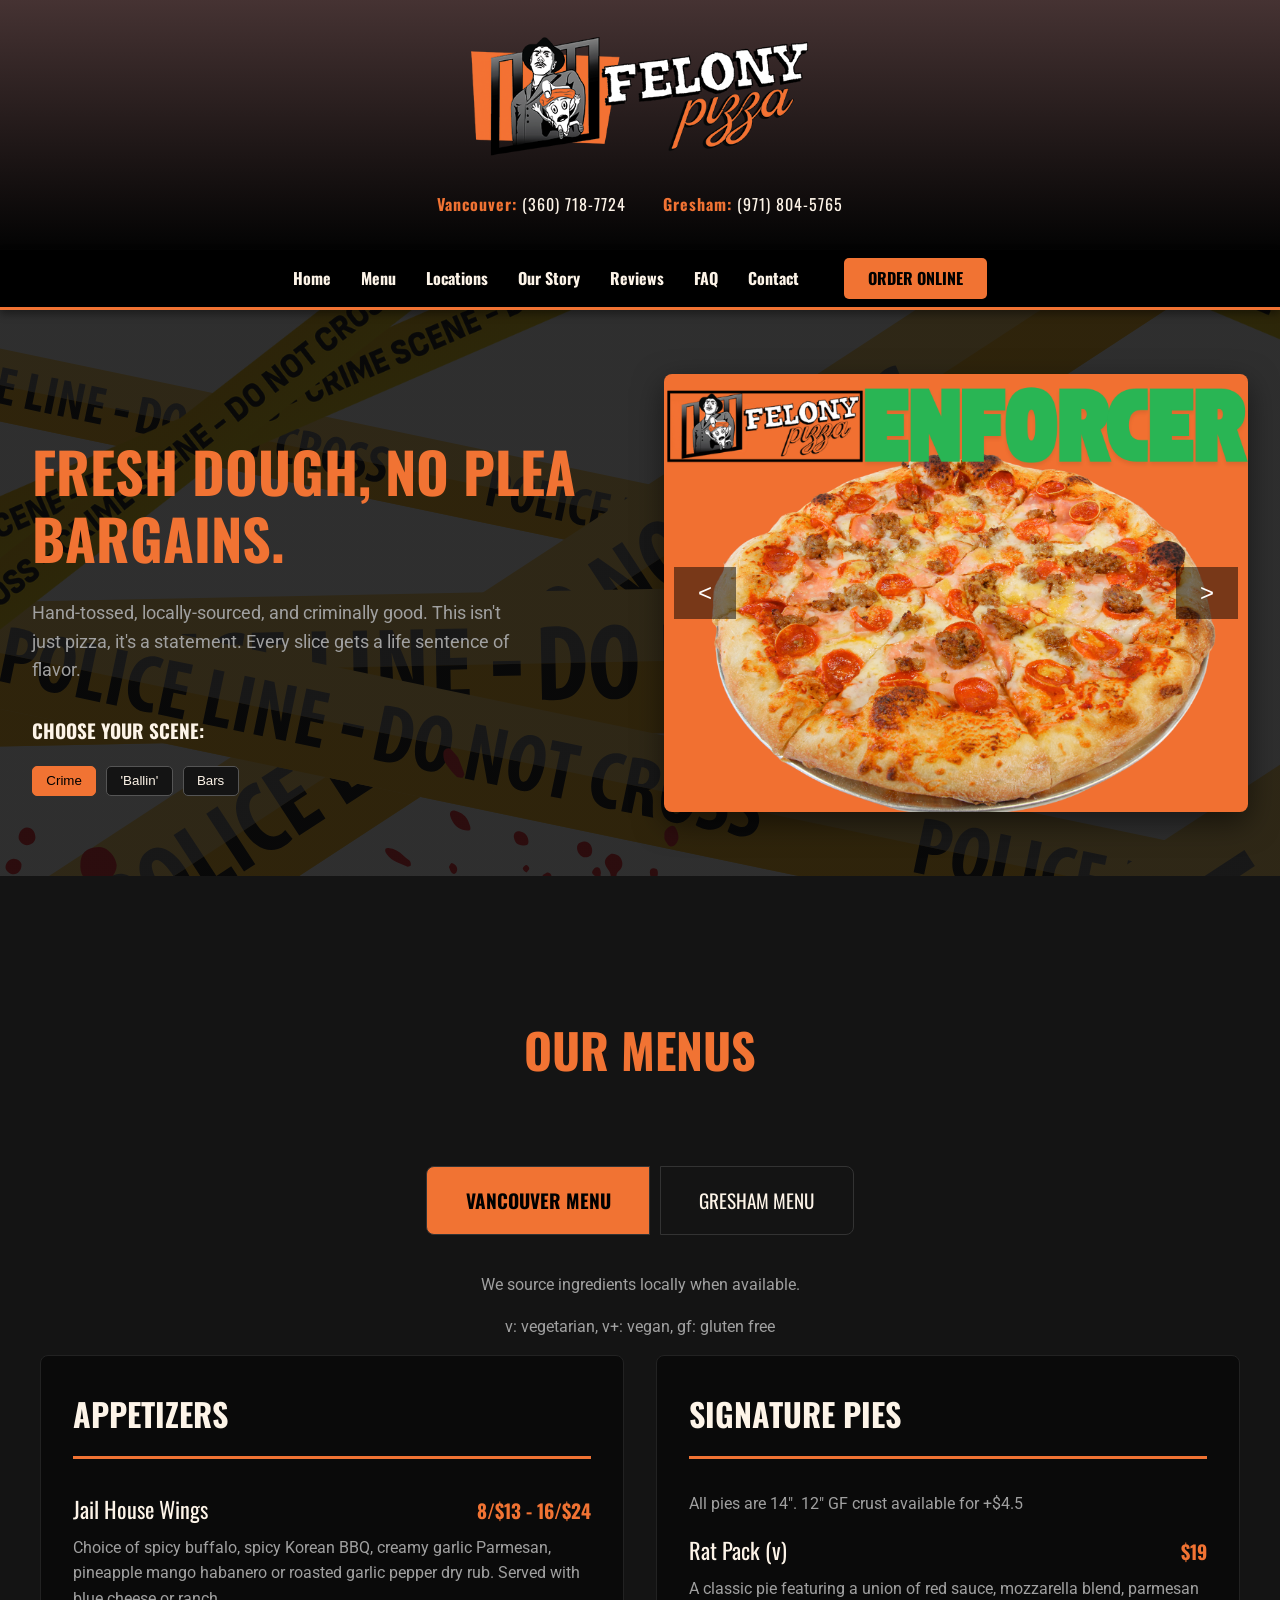
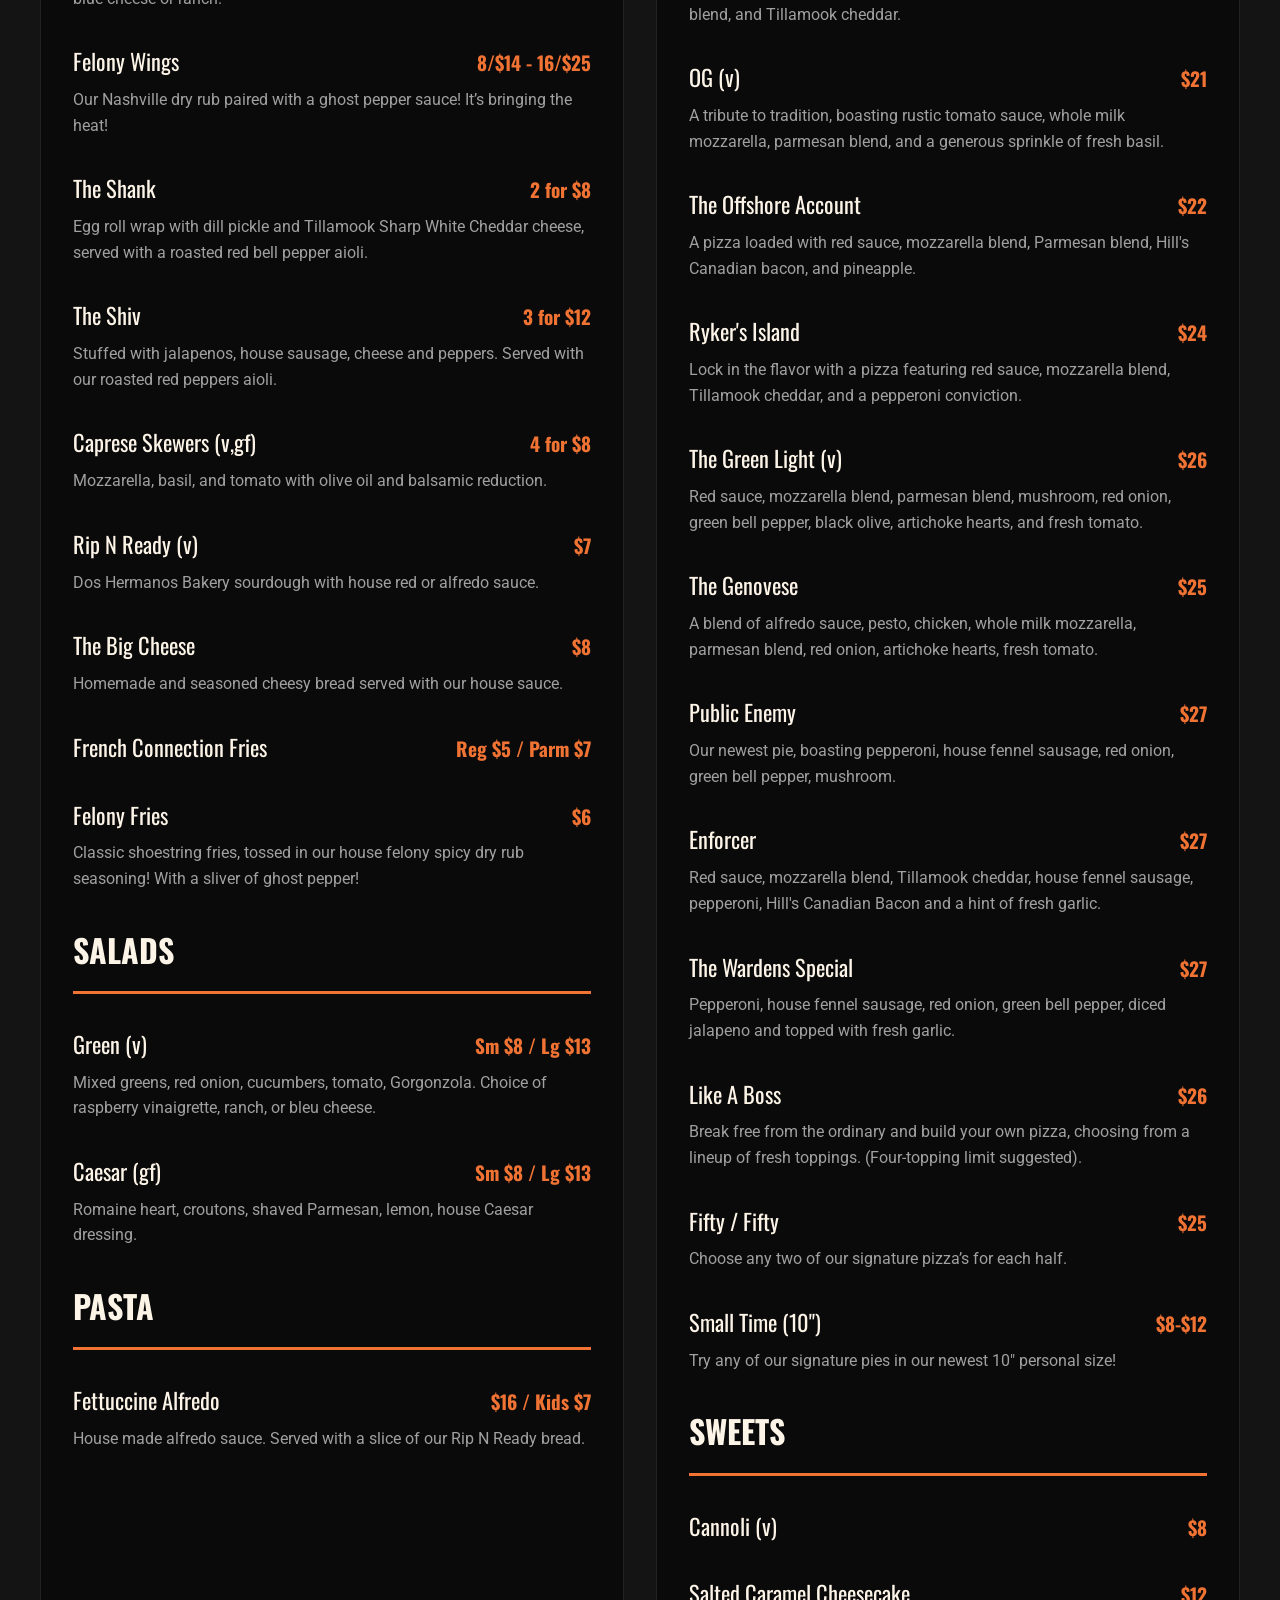
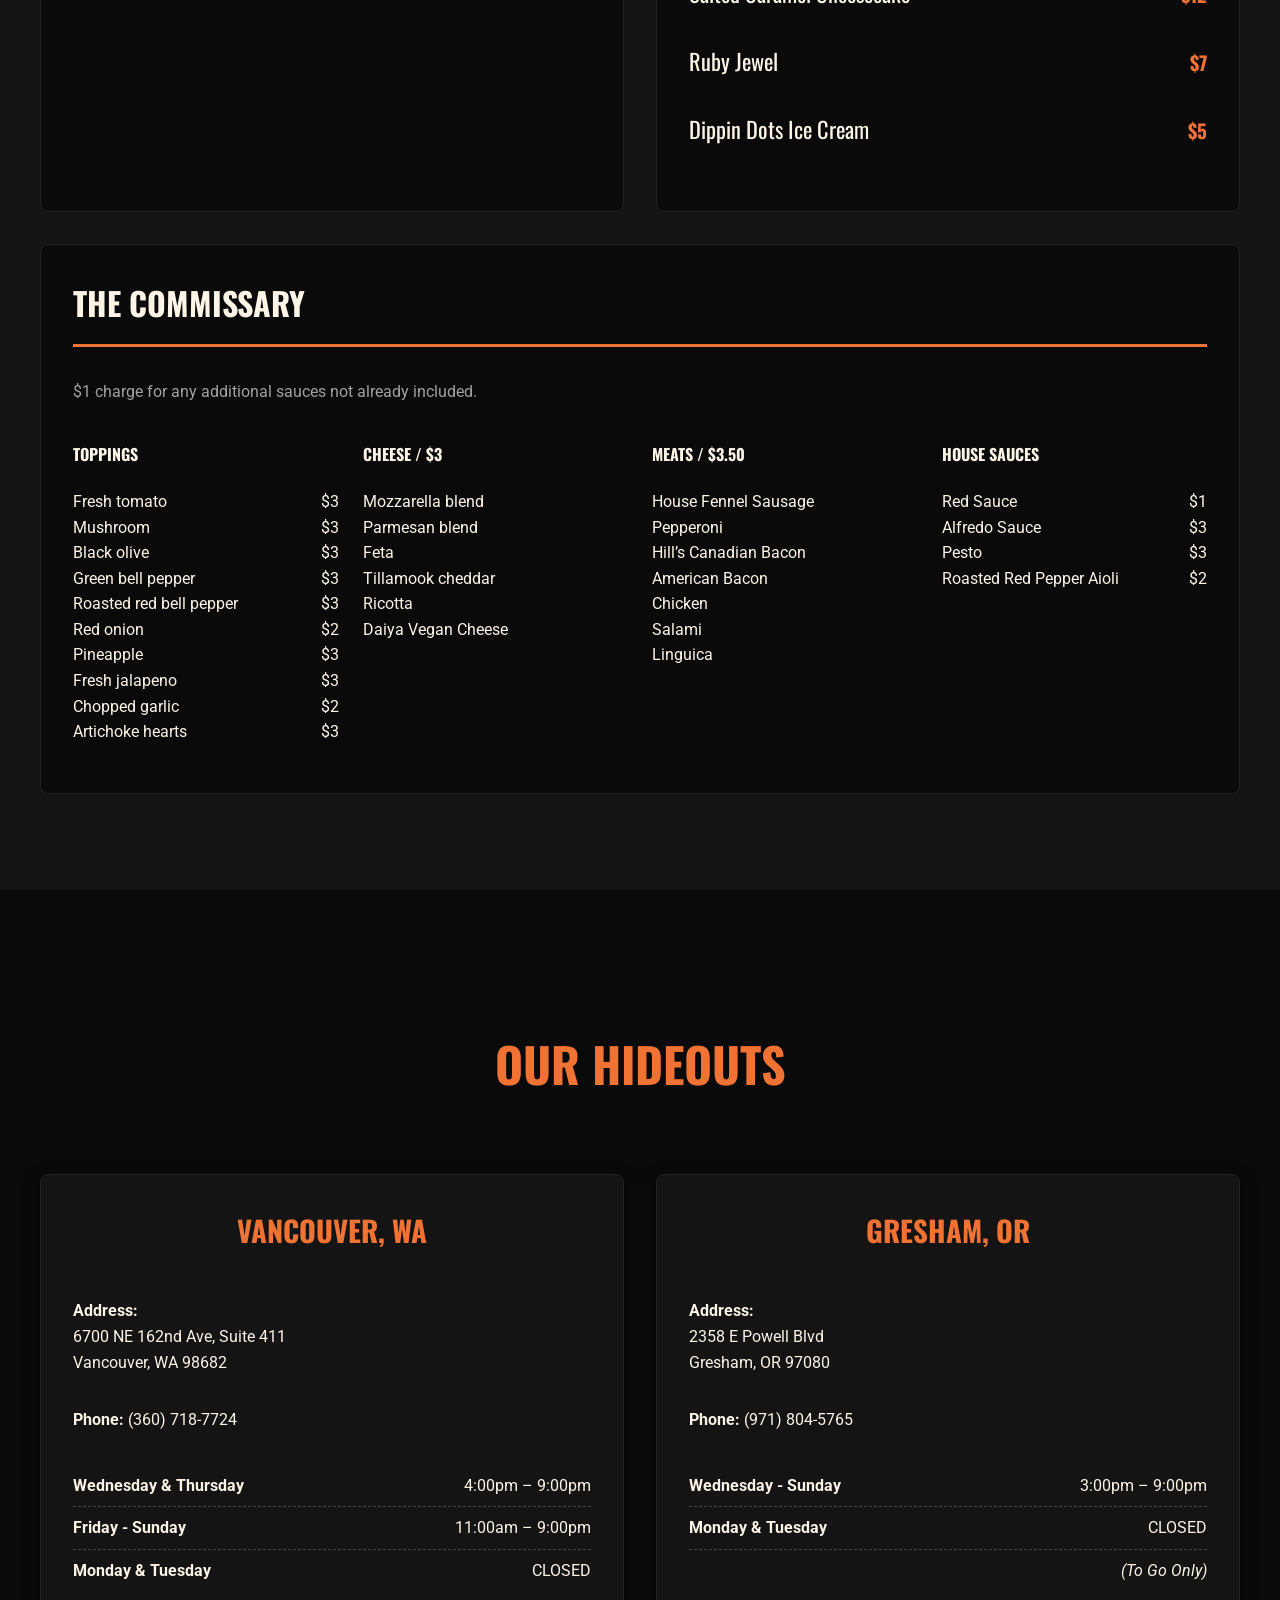
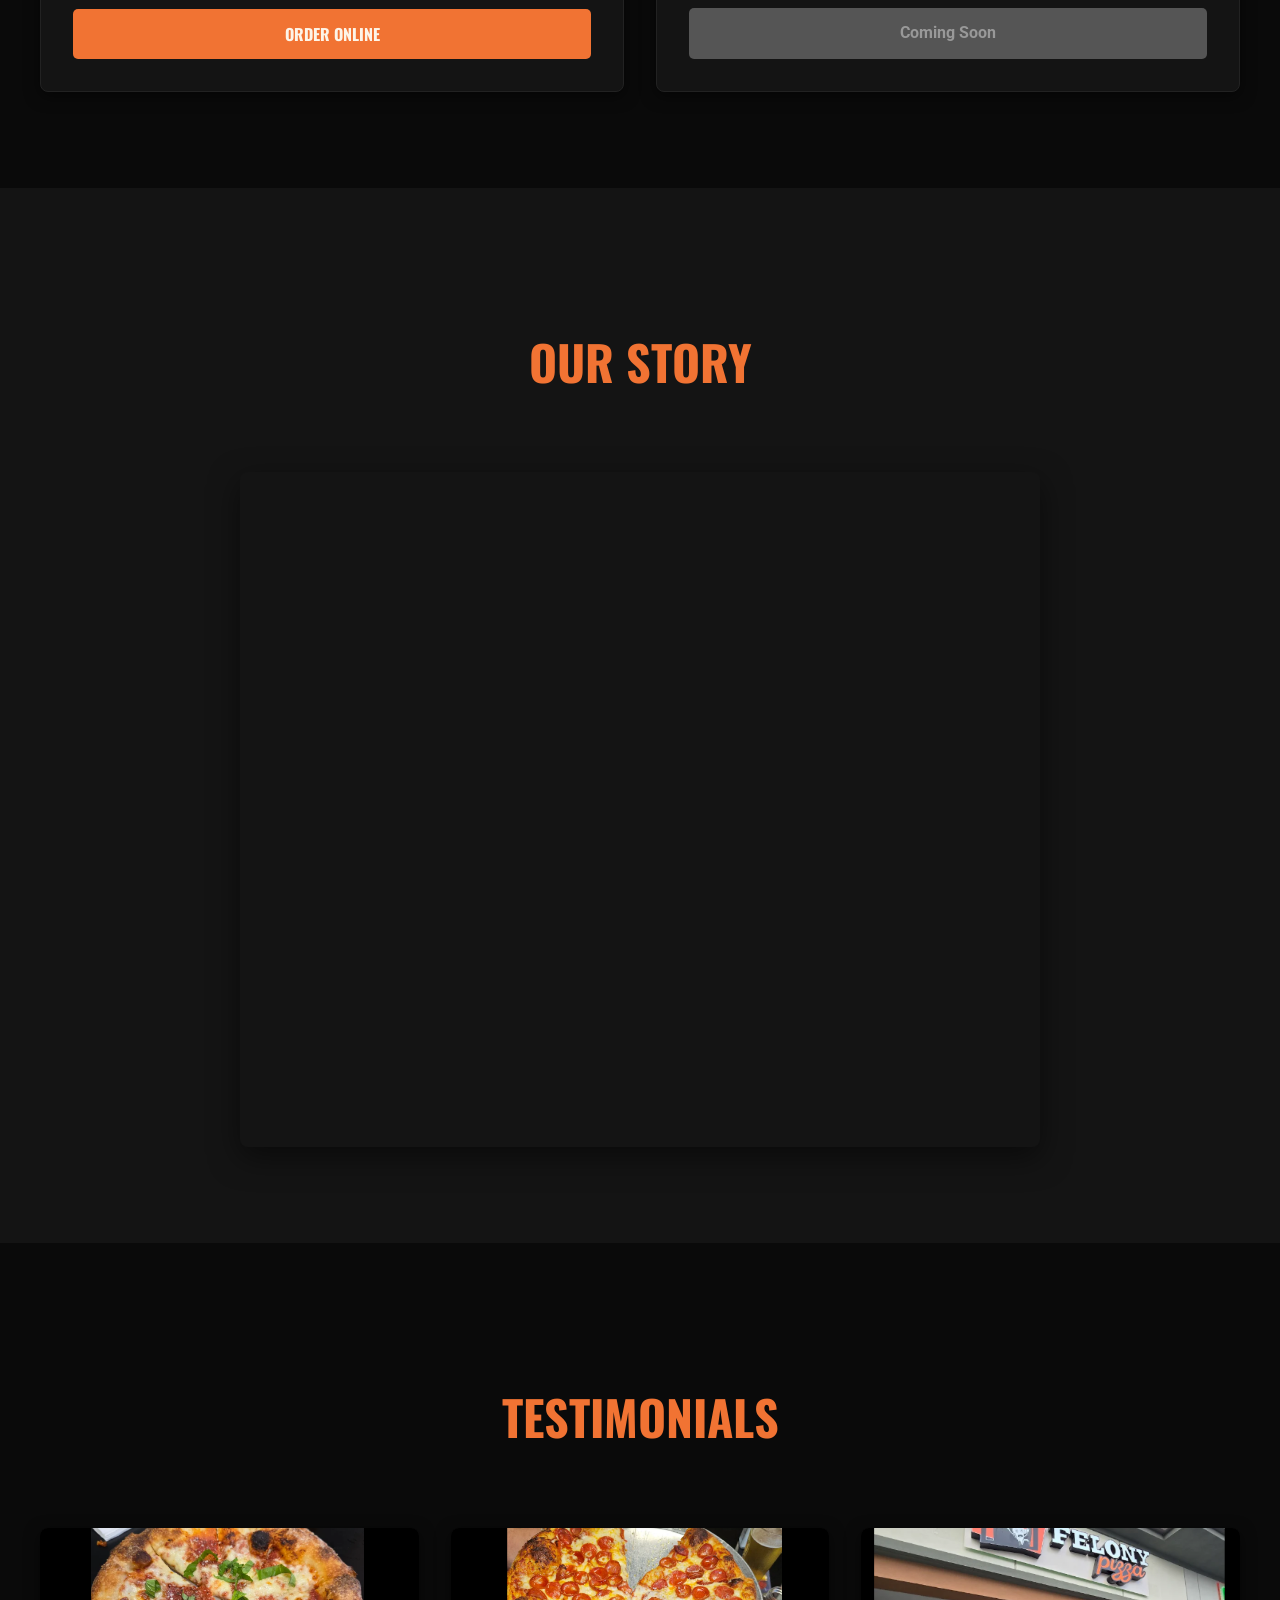
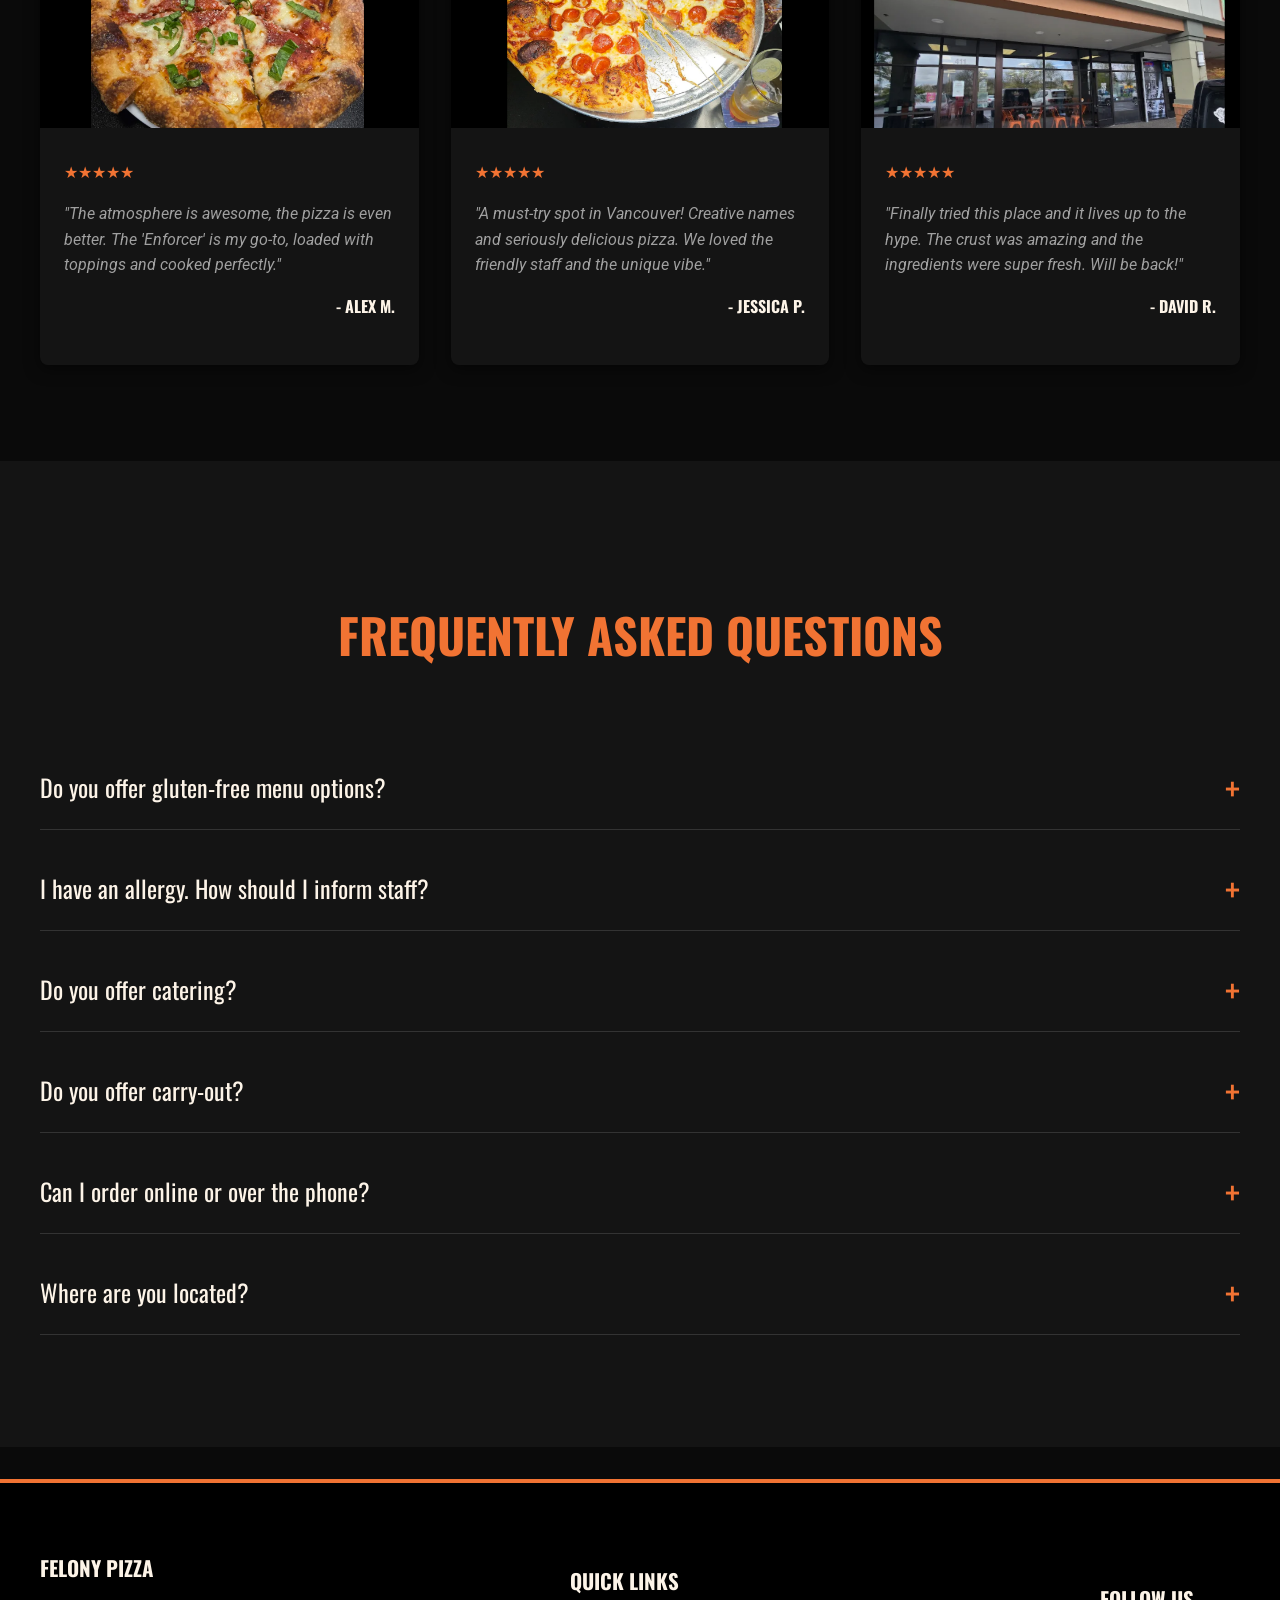
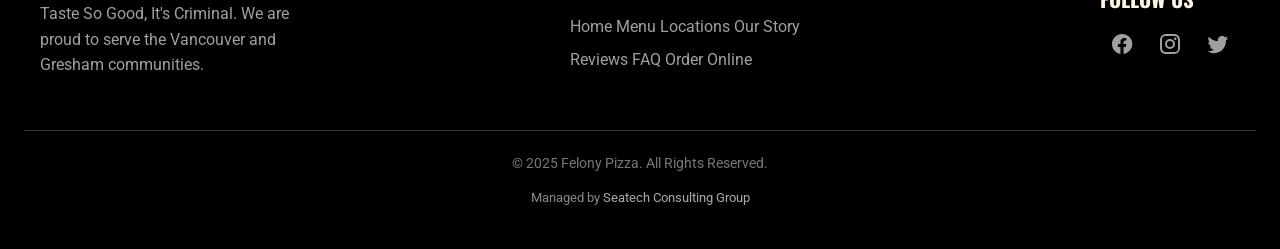
==== index.html @ 71502ad7 "Update index.html" ====
<!DOCTYPE html>
<html lang="en">
<head>
    <meta charset="UTF-8">
    <meta name="viewport" content="width=device-width, initial-scale=1.0">
    
    <!-- SEO Meta Tags -->
    <title>Felony Pizza Vancouver, WA | Gourmet Pizza, Cocktails & Wings</title>
    <meta name="description" content="Felony Pizza serves criminally good gourmet pizza, cocktails, and wings in Vancouver, WA. Discover our unique menu with locally-sourced ingredients. Order online for carry-out or delivery!">
    <meta name="keywords" content="pizza vancouver wa, felony pizza, best pizza vancouver, pizza delivery vancouver wa, gourmet pizza, local pizza vancouver, pizza and cocktails, wings vancouver, vancouver restaurants, pizza near me, italian food vancouver">
    <meta name="author" content="Felony Pizza">
    <link rel="canonical" href="https://felonypizza.com/">

    <!-- Open Graph / Facebook -->
    <meta property="og:type" content="website">
    <meta property="og:url" content="https://felonypizza.com/">
    <meta property="og:title" content="Felony Pizza Vancouver, WA | Gourmet Pizza, Cocktails & Wings">
    <meta property="og:description" content="Felony Pizza serves criminally good gourmet pizza, cocktails, and wings in Vancouver, WA. Discover our unique menu with locally-sourced ingredients.">
    <meta property="og:image" content="img/logo.png">

    <!-- Twitter -->
    <meta property="twitter:card" content="summary_large_image">
    <meta property="twitter:url" content="https://felonypizza.com/">
    <meta property="twitter:title" content="Felony Pizza Vancouver, WA | Gourmet Pizza, Cocktails & Wings">
    <meta property="twitter:description" content="Felony Pizza serves criminally good gourmet pizza, cocktails, and wings in Vancouver, WA. Discover our unique menu with locally-sourced ingredients.">
    <meta property="twitter:image" content="img/favicon.png">

    <link rel="icon" type="image/png" href="img/logo.png">
    <link rel="preconnect" href="https://fonts.googleapis.com">
    <link rel="preconnect" href="https://fonts.gstatic.com" crossorigin>
    <link href="https://fonts.googleapis.com/css2?family=Oswald:wght@700&family=Roboto:wght@400;700&display=swap" rel="stylesheet">
    <style>
        :root {
            --primary-color: #f17333; /* Orange from new Logo */
            --dark-bg: #0a0a0a;       /* Black from Logo */
            --light-bg: #141414;      /* Slightly lighter black for contrast */
            --text-color-light: #fdf4e8; /* Cream-white from Logo */
            --text-muted: #a0a0a0;
        }

        body {
            font-family: 'Roboto', sans-serif;
            margin: 0;
            background-color: var(--dark-bg);
            color: var(--text-color-light);
            line-height: 1.6;
        }

        h1, h2, h3, h4, h5, h6 {
            font-family: 'Oswald', sans-serif;
            text-transform: uppercase;
        }

        .container {
            max-width: 1200px;
            margin: 0 auto;
            padding: 2em;
        }

        /* --- Header & Navigation --- */
        header {
            background-image: linear-gradient(rgba(95, 68, 68, 0.7), rgba(0, 0, 0, 0.7));
            background-size: cover;
            background-position: center;
            text-align: center;
            padding: 2em 1em;
        }

        header .logo-container img {
            max-width: 350px;
            width: 100%;
            height: auto;
        }
        
        .header-contact {
            color: var(--text-color-light);
            margin-top: 1.5em;
            font-family: 'Oswald', sans-serif;
            letter-spacing: 1px;
        }
        
        .header-contact span {
            margin: 0 1em;
        }
        
        .header-contact strong {
            color: var(--primary-color);
        }

        .sticky-nav {
            position: sticky;
            top: 0;
            z-index: 1000;
            background-color: #000;
            padding: 0.5em 1em;
            display: flex;
            justify-content: center;
            align-items: center;
            flex-wrap: wrap;
            gap: 15px;
            box-shadow: 0 4px 8px rgba(0,0,0,0.4);
            border-bottom: 3px solid var(--primary-color);
        }

        .nav-links-container {
             display: flex;
             align-items: center;
        }

        .sticky-nav a {
            color: var(--text-color-light);
            margin: 0 15px;
            text-decoration: none;
            font-weight: bold;
            font-family: 'Oswald', sans-serif;
            transition: color 0.3s ease;
        }
        
        .sticky-nav a:hover {
            color: var(--primary-color);
        }
        
        .order-online-btn {
            background-color: var(--primary-color);
            color: #000 !important;
            padding: 0.5em 1.5em;
            border-radius: 5px;
            font-weight: bold;
            text-transform: uppercase;
            transition: background-color 0.3s ease;
            cursor: pointer;
        }
        
        .order-online-btn:hover {
            background-color: var(--text-color-light);
        }
        
        .hamburger-menu {
            display: none;
            cursor: pointer;
            background: none;
            border: none;
            padding: 0;
        }
        .hamburger-menu .bar {
            display: block;
            width: 25px;
            height: 3px;
            margin: 5px auto;
            background-color: var(--text-color-light);
            transition: all 0.3s ease-in-out;
        }


        /* --- Sections & Content --- */
        .section {
            padding: 4em 0;
        }
        
        .section-light {
            background-color: var(--light-bg);
        }

        h2 {
            text-align: center;
            font-size: 3em;
            color: var(--primary-color);
            margin-bottom: 1.5em;
        }
        
        /* -- Stylish Home Section -- */
        #stylish-home-section {
            padding: 4em 2em;
            transition: background 0.5s ease-in-out;
        }
        .bg-crime {
             background-image: linear-gradient(rgba(10, 10, 10, 0.85), rgba(10, 10, 10, 0.85)), url('img/crimescene.png');
             background-color: #333;
        }
        .bg-ballin {
             background-image: linear-gradient(rgba(10, 10, 10, 0.85), rgba(10, 10, 10, 0.85)), url('img/bills.png');
             background-color: #333;
        }
         .bg-bars {
            background-image: linear-gradient(rgba(10, 10, 10, 0.85), rgba(10, 10, 10, 0.85)), url('img/bars.png');
            background-size: cover;
        }
        
        .stylish-container {
            display: flex;
            align-items: center;
            gap: 3em;
        }
        
        .stylish-left, .stylish-right {
            flex: 1;
        }
        
        .stylish-left h2 {
            text-align: left;
            font-size: 3.5em;
            line-height: 1.2;
            margin-bottom: 0.5em;
        }
        
        .stylish-left p {
            font-size: 1.1em;
            color: var(--text-muted);
            max-width: 500px;
        }
        
        .background-selector {
            margin-top: 2em;
        }
        
        .background-selector h4 {
            font-size: 1.2em;
            color: var(--text-color-light);
            margin-bottom: 1em;
        }
        
        .bg-btn-group {
            display: flex;
            justify-content: flex-start;
            gap: 10px;
        }

        .bg-btn {
            background: var(--light-bg);
            border: 1px solid #555;
            color: var(--text-color-light);
            padding: 0.5em 1em;
            border-radius: 5px;
            cursor: pointer;
            transition: all 0.3s ease;
        }
        
        .bg-btn.active, .bg-btn:hover {
            background: var(--primary-color);
            color: #000;
            border-color: var(--primary-color);
        }

        /* --- Photo Slider --- */
        .slider-container {
            position: relative;
            max-width: 100%;
            overflow: hidden;
            border-radius: 8px;
            box-shadow: 0 10px 30px rgba(0,0,0,0.5);
        }
        .slider {
            display: flex;
            transition: transform 0.5s ease-in-out;
        }
        .slide {
            min-width: 100%;
            position: relative;
        }
        .slide img {
            width: 100%;
            display: block;
        }
        .slider-nav {
            position: absolute;
            top: 50%;
            transform: translateY(-50%);
            background: rgba(0,0,0,0.5);
            color: white;
            border: none;
            cursor: pointer;
            padding: 0.5em 1em;
            font-size: 1.5em;
            z-index: 10;
        }
        .prev { left: 10px; }
        .next { right: 10px; }


        .video-container {
            position: relative;
            padding-bottom: 56.25%; /* 16:9 aspect ratio */
            height: 0;
            overflow: hidden;
            max-width: 800px; /* Control max width */
            margin: 2em auto 0 auto;
            border-radius: 8px;
            box-shadow: 0 10px 30px rgba(0,0,0,0.5);
        }
        .video-container iframe {
            position: absolute;
            top: 0;
            left: 0;
            width: 100%;
            height: 100%;
        }
        
        /* --- Reviews Section --- */
        .reviews-grid {
            display: grid;
            grid-template-columns: repeat(auto-fit, minmax(300px, 1fr));
            gap: 2em;
        }
        .review-card {
            background: var(--light-bg);
            border-radius: 8px;
            overflow: hidden;
            box-shadow: 0 4px 15px rgba(0,0,0,0.5);
        }
        .review-card img {
            width: 100%;
            height: 200px;
            object-fit: cover;
        }
        .review-content {
            padding: 1.5em;
        }
        .stars {
            color: var(--primary-color);
            margin-bottom: 0.5em;
        }
        .review-text {
            color: var(--text-muted);
            font-style: italic;
        }
        .review-author {
            font-family: 'Oswald', sans-serif;
            color: var(--text-color-light);
            margin-top: 1em;
            text-align: right;
        }

        /* --- Menu Tabs --- */
        .menu-tabs {
            display: flex;
            justify-content: center;
            margin-bottom: 2em;
            flex-wrap: wrap;
        }
        .tab-button {
            background: var(--light-bg);
            border: 1px solid #333;
            padding: 1em 2em;
            cursor: pointer;
            font-family: 'Oswald', sans-serif;
            font-size: 1.2em;
            color: var(--text-color-light);
            text-transform: uppercase;
            transition: background-color 0.3s ease, color 0.3s ease;
            margin: 5px;
        }
        .tab-button:first-of-type {
            border-top-left-radius: 8px;
            border-bottom-left-radius: 8px;
        }
        .tab-button:last-of-type {
            border-top-right-radius: 8px;
            border-bottom-right-radius: 8px;
        }
        .tab-button.active {
            background: var(--primary-color);
            color: #000;
            font-weight: bold;
        }
        .menu-content {
            display: none;
        }
        .menu-content.active {
            display: block;
        }
        .menu-intro, .menu-legend {
            text-align: center;
            color: var(--text-muted);
            margin-bottom: 1em;
        }

        /* --- Menu Layout --- */
        .menu-grid {
            display: grid;
            grid-template-columns: 1fr;
            gap: 2em;
            margin-bottom: 2em; 
        }

        @media (min-width: 992px) {
            .menu-grid {
                grid-template-columns: repeat(2, 1fr);
            }
        }

        .menu-category {
            background-color: var(--dark-bg);
            padding: 2em;
            border-radius: 8px;
            border: 1px solid #222;
        }

        .menu-category h3 {
            font-size: 2em;
            border-bottom: 3px solid var(--primary-color);
            color: var(--text-color-light);
            padding-bottom: 0.5em;
            margin-top: 0;
            margin-bottom: 1em;
        }
        
        .menu-item {
            margin-bottom: 2em;
        }

        .menu-item-header {
            display: flex;
            justify-content: space-between;
            align-items: baseline;
            gap: 15px;
        }
        
        .menu-item-name {
            font-family: 'Oswald', sans-serif;
            font-size: 1.4em;
            color: var(--text-color-light);
        }
        
        .menu-item-price {
            font-size: 1.2em;
            font-weight: bold;
            color: var(--primary-color);
            font-family: 'Oswald', sans-serif;
            flex-shrink: 0;
        }
        
        .menu-item-description {
            color: var(--text-muted);
            margin-top: 0.5em;
        }

        .commissary-grid {
             display: grid;
             grid-template-columns: repeat(auto-fit, minmax(200px, 1fr));
             gap: 1.5em;
        }
        .commissary-list {
            list-style: none;
            padding: 0;
        }
        .commissary-list li {
            display: flex;
            justify-content: space-between;
        }
        
        /* --- Locations Layout --- */
        .locations-grid {
            display: grid;
            grid-template-columns: 1fr;
            gap: 2em;
        }
        
        @media (min-width: 768px) {
             .locations-grid {
                grid-template-columns: repeat(2, 1fr);
            }
        }

        .location-card {
            background-color: var(--light-bg);
            padding: 2em;
            border: 1px solid #222;
            border-radius: 8px;
            text-align: left;
            box-shadow: 0 4px 15px rgba(0,0,0,0.5);
            display: flex;
            flex-direction: column;
        }

        .location-card h3 {
            color: var(--primary-color);
            font-size: 1.8em;
            margin-top: 0;
            text-align: center;
        }

        .location-card p {
            line-height: 1.6;
        }

        .location-card .hours-list {
            list-style: none;
            padding: 0;
            margin: 1em 0;
            flex-grow: 1;
        }

        .location-card .hours-list li {
            display: flex;
            justify-content: space-between;
            border-bottom: 1px dashed #444;
            padding: 0.5em 0;
        }
        .location-card .hours-list li:last-child {
            border-bottom: none;
        }

        .location-card .hours-list .day {
            font-weight: bold;
        }
        
        .location-card a.button {
            display: block;
            margin-top: auto;
            padding: 0.8em 1.5em;
            background-color: var(--primary-color);
            color: var(--text-color-light);
            text-decoration: none;
            border-radius: 5px;
            font-weight: bold;
            text-align: center;
            transition: background-color 0.3s ease, transform 0.3s ease;
        }
        
        .location-card a.button:hover {
            background-color: #d1642a;
            transform: scale(1.02);
        }

        .location-card a.button.disabled {
            background-color: #555;
            color: #999;
            cursor: not-allowed;
            pointer-events: none;
        }
        
        /* --- FAQ Section --- */
        .faq-item {
            border-bottom: 1px solid #333;
            margin-bottom: 1em;
        }
        .faq-question {
            background: none;
            border: none;
            width: 100%;
            text-align: left;
            padding: 1em 0;
            font-family: 'Oswald', sans-serif;
            font-size: 1.5em;
            color: var(--text-color-light);
            cursor: pointer;
            position: relative;
            padding-right: 30px; /* Space for icon */
        }
        .faq-question::after {
            content: '+';
            position: absolute;
            right: 0;
            top: 50%;
            transform: translateY(-50%);
            font-size: 1.5em;
            color: var(--primary-color);
            transition: transform 0.3s ease;
        }
        .faq-question.active::after {
            content: '−';
        }
        .faq-answer {
            max-height: 0;
            overflow: hidden;
            transition: max-height 0.3s ease-out;
            color: var(--text-muted);
            padding: 0 1em;
        }
        .faq-answer p {
            margin-top: 0;
            padding-bottom: 1em;
        }


        /* --- Footer --- */
        footer {
            background-color: #000;
            color: var(--text-muted);
            padding: 2.5em 1.5em;
            margin-top: 2em;
            border-top: 4px solid var(--primary-color);
        }
        
        .footer-grid {
            display: flex;
            flex-direction: column;
            align-items: center;
            gap: 1.5em; /* Reduced gap */
            max-width: 1200px;
            margin: 0 auto;
            text-align: center;
        }
        
        @media (min-width: 768px) {
            .footer-grid {
                flex-direction: row;
                justify-content: space-between;
                text-align: left;
                gap: 2em;
            }
        }
        
        .footer-col {
            max-width: 250px;
        }

        .footer-col h4 {
            color: var(--text-color-light);
            font-size: 1.3em;
            margin-bottom: 0.8em;
        }
        
        .footer-col a {
            color: var(--text-muted);
            text-decoration: none;
            display: inline-block; /* Changed for social icons */
            margin-bottom: 0.5em;
            transition: color 0.3s ease;
        }
        
        .footer-col a:hover {
            color: var(--primary-color);
        }
        
        .social-icons a {
            margin: 0 10px;
        }
        .social-icons svg {
            width: 24px;
            height: 24px;
            fill: currentColor;
        }

        .copyright {
            text-align: center;
            margin-top: 2.5em;
            padding-top: 1.5em;
            border-top: 1px solid #333;
            color: #777;
            font-size: 0.9em;
        }
        
        .management-credit {
            text-align: center;
            margin-top: 1em;
            font-size: 0.8em;
            color: #888;
        }
        .management-credit a {
            color: #aaa;
            text-decoration: none;
        }
        .management-credit a:hover {
            color: var(--primary-color);
        }
        
        /* --- Pop-up Modal --- */
        .modal {
            display: none;
            position: fixed;
            z-index: 2000;
            left: 0;
            top: 0;
            width: 100%;
            height: 100%;
            overflow: auto;
            background-color: rgba(0,0,0,0.7);
            justify-content: center;
            align-items: center;
        }
        
        .modal-content {
            background-color: var(--light-bg);
            margin: auto;
            padding: 2em;
            border: 1px solid #888;
            border-top: 5px solid var(--primary-color);
            width: 90%;
            max-width: 500px;
            border-radius: 8px;
            text-align: center;
            position: relative;
        }
        
        .close-button {
            color: #aaa;
            position: absolute;
            top: 10px;
            right: 20px;
            font-size: 28px;
            font-weight: bold;
            transition: color 0.3s ease;
        }
        
        .close-button:hover,
        .close-button:focus {
            color: var(--text-color-light);
            text-decoration: none;
            cursor: pointer;
        }
        
        .modal-content h3 {
            color: var(--primary-color);
            font-size: 2em;
        }
        
        .location-choice {
            display: block;
            background-color: var(--dark-bg);
            color: var(--text-color-light);
            padding: 1em;
            margin: 1em 0;
            text-decoration: none;
            border-radius: 5px;
            border: 1px solid #333;
            transition: background-color 0.3s ease;
        }
        .location-choice:hover {
            background-color: var(--primary-color);
            color: #000;
        }
        .location-choice strong {
            display: block;
            font-size: 1.2em;
        }

        .location-choice.disabled {
            background-color: #222;
            color: #666;
            cursor: not-allowed;
            pointer-events: none;
        }
        
        /* --- GloriaFood Button Style Override --- */
        .glf-button {
            background-image: none !important;
            box-shadow: none !important;
            text-shadow: none !important;
            border: none !important;
            min-width: 0 !important; 
        }

        .location-card .glf-button {
            display: block !important;
            margin-top: auto !important;
            padding: 0.8em 1.5em !important;
            background-color: var(--primary-color) !important;
            color: var(--text-color-light) !important;
            text-decoration: none !important;
            border-radius: 5px !important;
            font-weight: bold !important;
            text-align: center !important;
            transition: background-color 0.3s ease, transform 0.3s ease !important;
            font-family: 'Oswald', sans-serif !important;
            text-transform: uppercase !important;
            line-height: normal !important; 
            font-size: 1em !important; 
        }
        
        .location-card .glf-button:hover {
            background-color: #d1642a !important;
            transform: scale(1.02) !important;
        }

        .modal-content .glf-button {
            background-color: var(--dark-bg) !important;
            color: var(--text-color-light) !important;
            border: 1px solid #333 !important;
            font-family: 'Roboto', sans-serif !important;
            text-transform: none !important;
            width: 100%; /* Ensures it's a full-width rectangle */
            box-sizing: border-box; /* Includes padding and border in the element's total width and height */
        }

        .modal-content .glf-button:hover {
            background-color: var(--primary-color) !important;
            color: #000 !important;
        }
        

        /* --- Mobile Fluidity / Responsive Styles --- */
        @media (max-width: 991px) {
            .stylish-container {
                flex-direction: column;
            }
            .stylish-left h2, .stylish-left p {
                text-align: center;
                max-width: 100%;
            }
             .bg-btn-group {
                justify-content: center;
            }
        }
        
        @media (max-width: 768px) {
            .container {
                padding: 1.5em;
            }
            
            h2 {
                font-size: 2.5em;
            }
            
            .sticky-nav {
                justify-content: space-between;
                padding: 0.5em 1.5em;
            }
            
            .nav-links-container {
                display: none;
                position: absolute;
                top: 100%;
                left: 0;
                width: 100%;
                background-color: #000;
                flex-direction: column;
                box-shadow: 0 4px 8px rgba(0,0,0,0.4);
            }

            .nav-links-container.active {
                display: flex;
            }

            .sticky-nav a {
                margin: 0;
                padding: 1em;
                width: 100%;
                text-align: center;
                border-top: 1px solid #333;
            }
            
            .order-online-btn {
                order: 1; /* Order button first */
            }

            .hamburger-menu {
                display: block;
                order: 2; /* Hamburger second */
            }

            .tab-button {
                padding: 0.8em 1.2em;
                font-size: 1em;
            }
            
            .header-contact {
                font-size: 0.9em;
            }
        }
        
        @media (max-width: 480px) {
            header {
                padding: 1.5em 1em;
            }
            header .logo-container img {
                max-width: 220px; /* Reduced logo size on mobile */
            }
            .container {
                padding: 1em;
            }
            
            .header-contact {
                display: flex;
                flex-direction: column;
                gap: 5px;
            }
            
            h2, .stylish-left h2 {
                font-size: 2em;
            }
            
            .sticky-nav {
                padding: 0.5em 1em;
                gap: 10px;
            }
            
            .menu-category {
                padding: 1.5em;
            }
            
            .menu-item-name { font-size: 1.2em; }
            .menu-item-price { font-size: 1.1em; }
            .menu-item-description { font-size: 0.9em; }
            
            .location-card {
                padding: 1.5em;
            }
            
            .location-card .hours-list .day,
            .location-card .hours-list .time {
                font-size: 0.9em;
            }
            
            footer { padding: 2em 1em; }
            .footer-col { font-size: 0.9em; }
            .footer-col h4 { font-size: 1.3em; }
        }

    </style>
    <!-- JSON-LD markup for Local Business -->
    <script type="application/ld+json">
    {
      "@context": "https://schema.org",
      "@type": "Restaurant",
      "name": "Felony Pizza",
      "image": "img/logo.png",
      "@id": "",
      "url": "https://felonypizza.com/",
      "telephone": "(360) 718-7724",
      "servesCuisine": "Pizza",
      "priceRange": "$$",
      "address": {
        "@type": "PostalAddress",
        "streetAddress": "6700 NE 162nd Ave, Suite 411",
        "addressLocality": "Vancouver",
        "addressRegion": "WA",
        "postalCode": "98682",
        "addressCountry": "US"
      },
      "geo": {
        "@type": "GeoCoordinates",
        "latitude": 45.6708,
        "longitude": -122.5071
      },
      "openingHoursSpecification": [
        {
          "@type": "OpeningHoursSpecification",
          "dayOfWeek": [
            "Wednesday",
            "Thursday"
          ],
          "opens": "16:00",
          "closes": "21:00"
        },
        {
          "@type": "OpeningHoursSpecification",
          "dayOfWeek": [
            "Friday",
            "Saturday",
            "Sunday"
          ],
          "opens": "11:00",
          "closes": "21:00"
        }
      ] 
    }
    </script>
</head>
<body>

    <header id="top">
        <div class="logo-container">
            <img src="img/logo.png" alt="Felony Pizza Logo">
        </div>
        <div class="header-contact">
            <span><strong>Vancouver:</strong> (360) 718-7724</span>
            <span><strong>Gresham:</strong> (971) 804-5765</span>
        </div>
    </header>

    <nav class="sticky-nav">
        <div class="nav-links-container" id="navLinks">
            <a href="#home">Home</a>
            <a href="#menu">Menu</a>
            <a href="#locations">Locations</a>
            <a href="#story">Our Story</a>
            <a href="#reviews">Reviews</a>
            <a href="#faq">FAQ</a>
            <a href="#contact">Contact</a>
        </div>
        <a href="#" class="order-online-btn" id="orderBtn">Order Online</a>
        <button class="hamburger-menu" id="hamburger">
            <span class="bar"></span>
            <span class="bar"></span>
            <span class="bar"></span>
        </button>
    </nav>

    <div id="home">
        <div id="stylish-home-section">
            <div class="stylish-container">
                <div class="stylish-left">
                    <h2>FRESH DOUGH, NO PLEA BARGAINS.</h2>
                    <p>Hand-tossed, locally-sourced, and criminally good. This isn't just pizza, it's a statement. Every slice gets a life sentence of flavor.</p>
                    <div class="background-selector">
                        <h4>Choose Your Scene:</h4>
                        <div class="bg-btn-group">
                            <button class="bg-btn" data-bg="bg-crime">Crime</button>
                            <button class="bg-btn" data-bg="bg-ballin">'Ballin'</button>
                            <button class="bg-btn" data-bg="bg-bars">Bars</button>
                        </div>
                    </div>
                </div>
                <div class="stylish-right">
                    <div class="slider-container">
                        <div class="slider">
                            <div class="slide"><img src="img/pizza1.png" alt="Delicious Pizza"></div>
                            <div class="slide"><img src="img/pizza2.png" alt="Fresh Ingredients"></div>
                            <div class="slide"><img src="img/pizza3.png" alt="Criminally Good Pizza"></div>
                        </div>
                        <button class="slider-nav prev">&lt;</button>
                        <button class="slider-nav next">&gt;</button>
                    </div>
                </div>
            </div>
        </div>
    </div>
    
    <div id="menu" class="section section-light">
        <div class="container">
            <h2>Our Menus</h2>

            <div class="menu-tabs">
                <button class="tab-button active" onclick="openMenu(event, 'Vancouver')">Vancouver Menu</button>
                <button class="tab-button" onclick="openMenu(event, 'Gresham')">Gresham Menu</button>
            </div>

            <!-- Vancouver Menu Content -->
            <div id="Vancouver" class="menu-content active">
                <p class="menu-intro">We source ingredients locally when available.</p>
                <p class="menu-legend">v: vegetarian, v+: vegan, gf: gluten free</p>
                <div class="menu-grid">
                    <div class="menu-category">
                        <h3>Appetizers</h3>
                        <div class="menu-item"><div class="menu-item-header"><div class="menu-item-name">Jail House Wings</div><div class="menu-item-price">8/$13 - 16/$24</div></div><div class="menu-item-description">Choice of spicy buffalo, spicy Korean BBQ, creamy garlic Parmesan, pineapple mango habanero or roasted garlic pepper dry rub. Served with blue cheese or ranch.</div></div>
                        <div class="menu-item"><div class="menu-item-header"><div class="menu-item-name">Felony Wings</div><div class="menu-item-price">8/$14 - 16/$25</div></div><div class="menu-item-description">Our Nashville dry rub paired with a ghost pepper sauce! It’s bringing the heat!</div></div>
                        <div class="menu-item"><div class="menu-item-header"><div class="menu-item-name">The Shank</div><div class="menu-item-price">2 for $8</div></div><div class="menu-item-description">Egg roll wrap with dill pickle and Tillamook Sharp White Cheddar cheese, served with a roasted red bell pepper aioli.</div></div>
                        <div class="menu-item"><div class="menu-item-header"><div class="menu-item-name">The Shiv</div><div class="menu-item-price">3 for $12</div></div><div class="menu-item-description">Stuffed with jalapenos, house sausage, cheese and peppers. Served with our roasted red peppers aioli.</div></div>
                        <div class="menu-item"><div class="menu-item-header"><div class="menu-item-name">Caprese Skewers (v,gf)</div><div class="menu-item-price">4 for $8</div></div><div class="menu-item-description">Mozzarella, basil, and tomato with olive oil and balsamic reduction.</div></div>
                        <div class="menu-item"><div class="menu-item-header"><div class="menu-item-name">Rip N Ready (v)</div><div class="menu-item-price">$7</div></div><div class="menu-item-description">Dos Hermanos Bakery sourdough with house red or alfredo sauce.</div></div>
                        <div class="menu-item"><div class="menu-item-header"><div class="menu-item-name">The Big Cheese</div><div class="menu-item-price">$8</div></div><div class="menu-item-description">Homemade and seasoned cheesy bread served with our house sauce.</div></div>
                        <div class="menu-item"><div class="menu-item-header"><div class="menu-item-name">French Connection Fries</div><div class="menu-item-price">Reg $5 / Parm $7</div></div></div>
                        <div class="menu-item"><div class="menu-item-header"><div class="menu-item-name">Felony Fries</div><div class="menu-item-price">$6</div></div><div class="menu-item-description">Classic shoestring fries, tossed in our house felony spicy dry rub seasoning! With a sliver of ghost pepper!</div></div>

                        <h3>Salads</h3>
                        <div class="menu-item"><div class="menu-item-header"><div class="menu-item-name">Green (v)</div><div class="menu-item-price">Sm $8 / Lg $13</div></div><div class="menu-item-description">Mixed greens, red onion, cucumbers, tomato, Gorgonzola. Choice of raspberry vinaigrette, ranch, or bleu cheese.</div></div>
                        <div class="menu-item"><div class="menu-item-header"><div class="menu-item-name">Caesar (gf)</div><div class="menu-item-price">Sm $8 / Lg $13</div></div><div class="menu-item-description">Romaine heart, croutons, shaved Parmesan, lemon, house Caesar dressing.</div></div>

                        <h3>Pasta</h3>
                        <div class="menu-item"><div class="menu-item-header"><div class="menu-item-name">Fettuccine Alfredo</div><div class="menu-item-price">$16 / Kids $7</div></div><div class="menu-item-description">House made alfredo sauce. Served with a slice of our Rip N Ready bread.</div></div>
                    </div>
                    
                    <div class="menu-category">
                        <h3>Signature Pies</h3>
                        <p class="menu-item-description">All pies are 14". 12" GF crust available for +$4.5</p>
                        <div class="menu-item"><div class="menu-item-header"><div class="menu-item-name">Rat Pack (v)</div><div class="menu-item-price">$19</div></div><div class="menu-item-description">A classic pie featuring a union of red sauce, mozzarella blend, parmesan blend, and Tillamook cheddar.</div></div>
                        <div class="menu-item"><div class="menu-item-header"><div class="menu-item-name">OG (v)</div><div class="menu-item-price">$21</div></div><div class="menu-item-description">A tribute to tradition, boasting rustic tomato sauce, whole milk mozzarella, parmesan blend, and a generous sprinkle of fresh basil.</div></div>
                        <div class="menu-item"><div class="menu-item-header"><div class="menu-item-name">The Offshore Account</div><div class="menu-item-price">$22</div></div><div class="menu-item-description">A pizza loaded with red sauce, mozzarella blend, Parmesan blend, Hill's Canadian bacon, and pineapple.</div></div>
                        <div class="menu-item"><div class="menu-item-header"><div class="menu-item-name">Ryker's Island</div><div class="menu-item-price">$24</div></div><div class="menu-item-description">Lock in the flavor with a pizza featuring red sauce, mozzarella blend, Tillamook cheddar, and a pepperoni conviction.</div></div>
                        <div class="menu-item"><div class="menu-item-header"><div class="menu-item-name">The Green Light (v)</div><div class="menu-item-price">$26</div></div><div class="menu-item-description">Red sauce, mozzarella blend, parmesan blend, mushroom, red onion, green bell pepper, black olive, artichoke hearts, and fresh tomato.</div></div>
                        <div class="menu-item"><div class="menu-item-header"><div class="menu-item-name">The Genovese</div><div class="menu-item-price">$25</div></div><div class="menu-item-description">A blend of alfredo sauce, pesto, chicken, whole milk mozzarella, parmesan blend, red onion, artichoke hearts, fresh tomato.</div></div>
                        <div class="menu-item"><div class="menu-item-header"><div class="menu-item-name">Public Enemy</div><div class="menu-item-price">$27</div></div><div class="menu-item-description">Our newest pie, boasting pepperoni, house fennel sausage, red onion, green bell pepper, mushroom.</div></div>
                        <div class="menu-item"><div class="menu-item-header"><div class="menu-item-name">Enforcer</div><div class="menu-item-price">$27</div></div><div class="menu-item-description">Red sauce, mozzarella blend, Tillamook cheddar, house fennel sausage, pepperoni, Hill's Canadian Bacon and a hint of fresh garlic.</div></div>
                        <div class="menu-item"><div class="menu-item-header"><div class="menu-item-name">The Wardens Special</div><div class="menu-item-price">$27</div></div><div class="menu-item-description">Pepperoni, house fennel sausage, red onion, green bell pepper, diced jalapeno and topped with fresh garlic.</div></div>
                        <div class="menu-item"><div class="menu-item-header"><div class="menu-item-name">Like A Boss</div><div class="menu-item-price">$26</div></div><div class="menu-item-description">Break free from the ordinary and build your own pizza, choosing from a lineup of fresh toppings. (Four-topping limit suggested).</div></div>
                        <div class="menu-item"><div class="menu-item-header"><div class="menu-item-name">Fifty / Fifty</div><div class="menu-item-price">$25</div></div><div class="menu-item-description">Choose any two of our signature pizza’s for each half.</div></div>
                        <div class="menu-item"><div class="menu-item-header"><div class="menu-item-name">Small Time (10")</div><div class="menu-item-price">$8-$12</div></div><div class="menu-item-description">Try any of our signature pies in our newest 10" personal size!</div></div>

                        <h3>Sweets</h3>
                        <div class="menu-item"><div class="menu-item-header"><div class="menu-item-name">Cannoli (v)</div><div class="menu-item-price">$8</div></div></div>
                        <div class="menu-item"><div class="menu-item-header"><div class="menu-item-name">Salted Caramel Cheesecake</div><div class="menu-item-price">$12</div></div></div>
                        <div class="menu-item"><div class="menu-item-header"><div class="menu-item-name">Ruby Jewel</div><div class="menu-item-price">$7</div></div></div>
                        <div class="menu-item"><div class="menu-item-header"><div class="menu-item-name">Dippin Dots Ice Cream</div><div class="menu-item-price">$5</div></div></div>
                    </div>
                </div>
                <!-- Commissary Section Moved Here -->
                <div class="menu-category">
                    <h3>The Commissary</h3>
                    <p class="menu-item-description">$1 charge for any additional sauces not already included.</p>
                    <div class="commissary-grid">
                        <div>
                            <h4>Toppings</h4>
                            <ul class="commissary-list">
                                <li><span>Fresh tomato</span> <span>$3</span></li>
                                <li><span>Mushroom</span> <span>$3</span></li>
                                <li><span>Black olive</span> <span>$3</span></li>
                                <li><span>Green bell pepper</span> <span>$3</span></li>
                                <li><span>Roasted red bell pepper</span> <span>$3</span></li>
                                <li><span>Red onion</span> <span>$2</span></li>
                                <li><span>Pineapple</span> <span>$3</span></li>
                                <li><span>Fresh jalapeno</span> <span>$3</span></li>
                                <li><span>Chopped garlic</span> <span>$2</span></li>
                                <li><span>Artichoke hearts</span> <span>$3</span></li>
                            </ul>
                        </div>
                        <div>
                            <h4>Cheese / $3</h4>
                            <ul class="commissary-list">
                                <li><span>Mozzarella blend</span></li>
                                <li><span>Parmesan blend</span></li>
                                <li><span>Feta</span></li>
                                <li><span>Tillamook cheddar</span></li>
                                <li><span>Ricotta</span></li>
                                <li><span>Daiya Vegan Cheese</span></li>
                            </ul>
                        </div>
                        <div>
                            <h4>Meats / $3.50</h4>
                            <ul class="commissary-list">
                                <li><span>House Fennel Sausage</span></li>
                                <li><span>Pepperoni</span></li>
                                <li><span>Hill’s Canadian Bacon</span></li>
                                <li><span>American Bacon</span></li>
                                <li><span>Chicken</span></li>
                                <li><span>Salami</span></li>
                                <li><span>Linguica</span></li>
                            </ul>
                        </div>
                         <div>
                            <h4>House Sauces</h4>
                            <ul class="commissary-list">
                                <li><span>Red Sauce</span> <span>$1</span></li>
                                <li><span>Alfredo Sauce</span> <span>$3</span></li>
                                <li><span>Pesto</span> <span>$3</span></li>
                                <li><span>Roasted Red Pepper Aioli</span> <span>$2</span></li>
                            </ul>
                        </div>
                    </div>
                </div>
            </div>

            <!-- Gresham Menu Content -->
            <div id="Gresham" class="menu-content">
                 <div class="menu-grid">
                    <div class="menu-category">
                        <h3>Appetizers / Desserts</h3>
                        <div class="menu-item"><div class="menu-item-header"><div class="menu-item-name">Jail House Wings</div><div class="menu-item-price">8/$13 - 16/$24</div></div><div class="menu-item-description">Choice of Spicy Buffalo, Peach BBQ, Creamy Garlic Parmesan, Roasted Garlic Pepper, Orange Chicken, Korean Pepper & Sweet Chilli, or Pineapple Mango Habanero. Served with blue cheese or ranch.</div></div>
                        <div class="menu-item"><div class="menu-item-header"><div class="menu-item-name">Big Cheese</div><div class="menu-item-price">$8</div></div><div class="menu-item-description">Homemade and seasoned cheesy bread served with our house sauce.</div></div>
                        <div class="menu-item"><div class="menu-item-header"><div class="menu-item-name">Cannoli</div><div class="menu-item-price">$7</div></div><div class="menu-item-description">Crisp shell with a creamy citrus-vanilla or chocolate filling.</div></div>
                       
                    </div>
                    <div class="menu-category">
                        <h3>Signature Pies</h3>
                        <div class="menu-item"><div class="menu-item-header"><div class="menu-item-name">Rat Pack (v)</div><div class="menu-item-price">$14</div></div><div class="menu-item-description">A classic cheese featuring a union of red sauce, mozzarella blend, Parmesan blend, and Tillamook cheddar.</div></div>
                        <div class="menu-item"><div class="menu-item-header"><div class="menu-item-name">The OG (v)</div><div class="menu-item-price">$16</div></div><div class="menu-item-description">A tribute to tradition, boasting rustic tomato sauce, whole milk mozzarella, Parmesan blend, and a generous sprinkle of fresh basil.</div></div>
                        <div class="menu-item"><div class="menu-item-header"><div class="menu-item-name">The Offshore Account</div><div class="menu-item-price">$17</div></div><div class="menu-item-description">A pizza loaded with red sauce, mozzarella blend, Parmesan blend, Hill's Canadian bacon, and pineapple.</div></div>
                        <div class="menu-item"><div class="menu-item-header"><div class="menu-item-name">Ryker's Island</div><div class="menu-item-price">$18</div></div><div class="menu-item-description">Lock in the flavor with this pizza featuring red sauce, mozzarella blend, Tillamook cheddar, and a pepperoni conviction.</div></div>
                        <div class="menu-item"><div class="menu-item-header"><div class="menu-item-name">The Green Light (v)</div><div class="menu-item-price">$21</div></div><div class="menu-item-description">Red sauce, mozzarella blend, Parmesan blend, mushroom, red onion, green bell pepper, black olive, artichoke hearts, and fresh tomato.</div></div>
                        <div class="menu-item"><div class="menu-item-header"><div class="menu-item-name">Enforcer</div><div class="menu-item-price">$22</div></div><div class="menu-item-description">Red sauce, mozzarella blend, Tillamook cheddar, house fennel sausage, pepperoni, Hill's Canadian bacon, and a hint of fresh garlic.</div></div>
                        <div class="menu-item"><div class="menu-item-header"><div class="menu-item-name">The Genovese</div><div class="menu-item-price">$21</div></div><div class="menu-item-description">A blend of alfredo sauce, pesto, chicken, mozzarella, Parmesan blend, red onion, artichoke hearts, and fresh tomato.</div></div>
                        <div class="menu-item"><div class="menu-item-header"><div class="menu-item-name">Like A Boss</div><div class="menu-item-price">$21</div></div><div class="menu-item-description">Break free from the ordinary and build your own pizza, choosing from a lineup of fresh toppings. (Four-topping limit suggested).</div></div>
                        <div class="menu-item"><div class="menu-item-header"><div class="menu-item-name">Fifty / Fifty</div><div class="menu-item-price">$20</div></div><div class="menu-item-description">Choose any two of our signature pizza’s for each half.</div></div>
                        <div class="menu-item"><div class="menu-item-header"><div class="menu-item-name">Small Time (10")</div><div class="menu-item-price">$8-$12</div></div><div class="menu-item-description">Try any of our signature pies in our newest 10" personal size!</div></div>
                        <div class="menu-item"><div class="menu-item-header"><div class="menu-item-name">Small Boss (10")</div><div class="menu-item-price">$10</div></div><div class="menu-item-description">Try 3 toppings of you choice on a 10" personal size!</div></div>


                    </div>
                     <div class="menu-category">
                        <h3>Toppings</h3>
                        <div class="commissary-grid">
                            <div>
                                <h4>Veggies</h4>
                                <ul class="commissary-list">
                                    <li><span>Fresh tomato</span> <span>$3</span></li>
                                    <li><span>Mushroom</span> <span>$3</span></li>
                                    <li><span>Black olive</span> <span>$3</span></li>
                                    <li><span>Green bell pepper</span> <span>$3</span></li>
                                    <li><span>Roasted red bell pepper</span> <span>$3</span></li>
                                    <li><span>Red onion</span> <span>$2</span></li>
                                    <li><span>Green onion</span> <span>$2</span></li>
                                    <li><span>Pineapple</span> <span>$3</span></li>
                                    <li><span>Fresh jalapeno</span> <span>$3</span></li>
                                    <li><span>Chopped garlic</span> <span>$2</span></li>
                                    <li><span>Artichoke hearts</span> <span>$3</span></li>
                                </ul>
                            </div>
                            <div>
                                <h4>Cheese / $3</h4>
                                <ul class="commissary-list">
                                    <li><span>Mozzarella</span></li>
                                    <li><span>Mozzarella blend</span></li>
                                    <li><span>Parmesan blend</span></li>
                                    <li><span>Feta</span></li>
                                    <li><span>Tillamook cheddar</span></li>
                                    <li><span>Ricotta</span></li>
                                    <li><span>Daiya Vegan Cheese</span></li>
                                </ul>
                            </div>
                            <div>
                                <h4>Meats / $3.50</h4>
                                <ul class="commissary-list">
                                    <li><span>Sausage</span></li>
                                    <li><span>Pepperoni</span></li>
                                    <li><span>Hill’s Canadian Bacon</span></li>
                                    <li><span>Bacon</span></li>
                                    <li><span>Chicken</span></li>
                                    <li><span>Linguica</span></li>
                                    <li><span>Meatballs</span></li>
                                </ul>
                            </div>
                             <div>
                                <h4>House Sauces</h4>
                                <ul class="commissary-list">
                                    <li><span>Red Sauce</span> <span>$1</span></li>
                                    <li><span>Alfredo Sauce</span> <span>$3</span></li>
                                    <li><span>Pesto</span> <span>$3</span></li>
                                    <li><span>Ranch / Bleu Cheese</span> <span>$0.50</span></li>
                                </ul>
                            </div>
                        </div>
                    </div>
                </div>
            </div>
        </div>
    </div>
    
    <div id="locations" class="section">
        <div class="container">
            <h2>Our Hideouts</h2>
            <div class="locations-grid">
                <div class="location-card">
                    <h3>Vancouver, WA</h3>
                    <p>
                        <strong>Address:</strong><br>
                        6700 NE 162nd Ave, Suite 411<br>
                        Vancouver, WA 98682
                    </p>
                    <p><strong>Phone:</strong> (360) 718-7724</p>
                    <ul class="hours-list">
                        <li><span class="day">Wednesday & Thursday</span> <span class="time">4:00pm – 9:00pm</span></li>
                        <li><span class="day">Friday - Sunday</span> <span class="time">11:00am – 9:00pm</span></li>
                        <li><span class="day">Monday & Tuesday</span> <span class="time">CLOSED</span></li>
                    </ul>
                    <a href="#" class="button glf-button" data-glf-cuid="59d5472b-a61b-4209-8130-7eb790a153c6" data-glf-ruid="5ff59eba-00a9-4199-a22a-96868a8b0fa1">Order Online</a>
                </div>
                <div class="location-card">
                    <h3>Gresham, OR</h3>
                    <p>
                        <strong>Address:</strong><br>
                        2358 E Powell Blvd<br>
                        Gresham, OR 97080
                    </p>
                    <p><strong>Phone:</strong> (971) 804-5765</p>
                     <ul class="hours-list">
                        <li><span class="day">Wednesday - Sunday</span> <span class="time">3:00pm – 9:00pm</span></li>
                        <li><span class="day">Monday & Tuesday</span> <span class="time">CLOSED</span></li>
                        <li><span class="day"></span> <span class="time"><em>(To Go Only)</em></span></li>
                    </ul>
                    <a href="#" class="button disabled">Coming Soon</a>
                </div>
            </div>
        </div>
    </div>
    
    <div id="story" class="section section-light">
        <div class="container">
            <h2>Our Story</h2>
             <div class="video-container">
                <iframe src="https://www.youtube.com/embed/RKrJfkp0i7Q" title="YouTube video player" frameborder="0" allow="accelerometer; autoplay; clipboard-write; encrypted-media; gyroscope; picture-in-picture" allowfullscreen></iframe>
            </div>
        </div>
    </div>
    
    <div id="reviews" class="section">
        <div class="container">
            <h2>Testimonials</h2>
            <div class="reviews-grid">
                <div class="review-card">
                    <img src="img/review1.png" alt="Reviewer's pizza photo">
                    <div class="review-content">
                        <div class="stars">★★★★★</div>
                        <p class="review-text">"The atmosphere is awesome, the pizza is even better. The 'Enforcer' is my go-to, loaded with toppings and cooked perfectly."</p>
                        <h4 class="review-author">- Alex M.</h4>
                    </div>
                </div>
                 <div class="review-card">
                    <img src="img/review2.png" alt="Reviewer's pizza photo">
                    <div class="review-content">
                        <div class="stars">★★★★★</div>
                        <p class="review-text">"A must-try spot in Vancouver! Creative names and seriously delicious pizza. We loved the friendly staff and the unique vibe."</p>
                        <h4 class="review-author">- Jessica P.</h4>
                    </div>
                </div>
                 <div class="review-card">
                    <img src="img/review3.png" alt="Reviewer's pizza photo">
                    <div class="review-content">
                        <div class="stars">★★★★★</div>
                        <p class="review-text">"Finally tried this place and it lives up to the hype. The crust was amazing and the ingredients were super fresh. Will be back!"</p>
                        <h4 class="review-author">- David R.</h4>
                    </div>
                </div>
            </div>
        </div>
    </div>

    <div id="faq" class="section section-light">
        <div class="container">
            <h2>Frequently Asked Questions</h2>
            <div class="faq-container">
                <div class="faq-item">
                    <button class="faq-question">Do you offer gluten-free menu options?</button>
                    <div class="faq-answer">
                        <p>Yes. Our menu has several items that are gluten-free and are marked by a special symbol. We offer a 12 inch Gluten free crust, as well as Daiya Vegan cheese. View our Menu page for a full list of menu items, including our gluten-free dishes.</p>
                    </div>
                </div>
                <div class="faq-item">
                    <button class="faq-question">I have an allergy. How should I inform staff?</button>
                    <div class="faq-answer">
                        <p>Please inform your server when ordering, and they will be sure to let the kitchen know so that appropriate steps can be taken.</p>
                    </div>
                </div>
                <div class="faq-item">
                    <button class="faq-question">Do you offer catering?</button>
                    <div class="faq-answer">
                        <p>At this time, we do offering catering on a case by case basis. You can contact us about catering at felonypizzaoffices@gmail.com</p>
                    </div>
                </div>
                 <div class="faq-item">
                    <button class="faq-question">Do you offer carry-out?</button>
                    <div class="faq-answer">
                        <p>Yes. You can call us at Vancouver: (360) 718-7724 or Gresham: (971) 804-5765. We are also available on DoorDash, Ubereats, and Grubhub currently!</p>
                    </div>
                </div>
                <div class="faq-item">
                    <button class="faq-question">Can I order online or over the phone?</button>
                    <div class="faq-answer">
                        <p> Yes, You can can Order Online or call us to place an order for Vancouver, but for Gresham location please place an order over the phone.</p>
                    </div>
                </div>
                <div class="faq-item">
                    <button class="faq-question">Where are you located?</button>
                    <div class="faq-answer">
                        <p>We’re located in the Safeway Shopping Center between Dot Com Vapor & Gossip and Grain. Our address is: 6700 NE 162nd Ave, Suite 411, Vancouver, WA 98682. For more info, including a map with directions, visit our locations page.</p>
                    </div>
                </div>
            </div>
        </div>
    </div>

    <footer id="contact">
        <div class="footer-grid">
            <div class="footer-col">
                <h4>Felony Pizza</h4>
                <p>Taste So Good, It's Criminal. We are proud to serve the Vancouver and Gresham communities.</p>
            </div>
            <div class="footer-col">
                <h4>Quick Links</h4>
                <a href="#home">Home</a>
                <a href="#menu">Menu</a>
                <a href="#locations">Locations</a>
                <a href="#story">Our Story</a>
                <a href="#reviews">Reviews</a>
                <a href="#faq">FAQ</a>
                <a href="#" id="footerOrderBtn">Order Online</a>
            </div>
            <div class="footer-col">
                <h4>Follow Us</h4>
                <div class="social-icons">
                    <a href="#" aria-label="Facebook">
                        <svg viewBox="0 0 24 24"><path d="M12 2.04C6.5 2.04 2 6.53 2 12.06C2 17.06 5.66 21.21 10.44 21.96V14.96H7.9V12.06H10.44V9.85C10.44 7.32 11.93 5.96 14.22 5.96C15.31 5.96 16.45 6.15 16.45 6.15V8.62H15.19C13.95 8.62 13.56 9.39 13.56 10.18V12.06H16.34L15.89 14.96H13.56V21.96A10 10 0 0 0 12 2.04z"/></svg>
                    </a>
                    <a href="#" aria-label="Instagram">
                        <svg viewBox="0 0 24 24"><path d="M7.8,2H16.2C19.4,2 22,4.6 22,7.8V16.2A5.8,5.8 0 0,1 16.2,22H7.8C4.6,22 2,19.4 2,16.2V7.8A5.8,5.8 0 0,1 7.8,2M7.6,4A3.6,3.6 0 0,0 4,7.6V16.4C4,18.39 5.61,20 7.6,20H16.4A3.6,3.6 0 0,0 20,16.4V7.6C20,5.61 18.39,4 16.4,4H7.6M17.25,5.5A1.25,1.25 0 0,1 18.5,6.75A1.25,1.25 0 0,1 17.25,8A1.25,1.25 0 0,1 16,6.75A1.25,1.25 0 0,1 17.25,5.5M12,7A5,5 0 0,1 17,12A5,5 0 0,1 12,17A5,5 0 0,1 7,12A5,5 0 0,1 12,7M12,9A3,3 0 0,0 9,12A3,3 0 0,0 12,15A3,3 0 0,0 15,12A3,3 0 0,0 12,9Z"/></svg>
                    </a>
                    <a href="#" aria-label="Twitter">
                        <svg viewBox="0 0 24 24"><path d="M22.46,6C21.69,6.35 20.86,6.58 20,6.69C20.88,6.16 21.56,5.32 21.88,4.31C21.05,4.81 20.13,5.16 19.16,5.36C18.37,4.5 17.26,4 16,4C13.65,4 11.73,5.92 11.73,8.29C11.73,8.63 11.77,8.96 11.84,9.27C8.28,9.09 5.11,7.38 2.9,4.79C2.53,5.42 2.33,6.15 2.33,6.94C2.33,8.43 3.11,9.75 4.26,10.54C3.54,10.51 2.87,10.31 2.29,10.03V10.08C2.29,12.19 3.79,13.95 5.8,14.34C5.45,14.43 5.08,14.47 4.69,14.47C4.42,14.47 4.15,14.45 3.89,14.4C4.45,16.18 6.08,17.47 8.04,17.5C6.54,18.6 4.71,19.23 2.73,19.23C2.38,19.23 2.04,19.21 1.7,19.16C3.68,20.43 5.94,21.18 8.38,21.18C16,21.18 19.94,14.65 19.94,9.05C19.94,8.86 19.94,8.67 19.93,8.49C20.78,7.85 21.67,7 22.46,6Z"/></svg>
                    </a>
                </div>
            </div>
        </div>
        <div class="copyright">
             &copy; 2025 Felony Pizza. All Rights Reserved.
        </div>
        <div class="management-credit">
            Managed by <a href="https://www.seatechconsulting.com" target="_blank" rel="noopener noreferrer">Seatech Consulting Group</a>
        </div>
    </footer>

    <!-- Location Pop-up Modal HTML -->
    <div id="locationModal" class="modal">
        <div class="modal-content">
            <span class="close-button">&times;</span>
            <h3>Choose Your Location</h3>
            <p>Select a location to start your order.</p>
            
            <!-- This is the commented-out button for when you go live -->
         <a href="#" class="location-choice glf-button" data-glf-cuid="59d5472b-a61b-4209-8130-7eb790a153c6" data-glf-ruid="5ff59eba-00a9-4199-a22a-96868a8b0fa1">
                <strong>Vancouver</strong>
                (360) 718-7724
            </a> 

            <a href="#" class="location-choice disabled">
                <strong>Gresham</strong>
                (Not Available)
            </a>
        </div>
    </div>

    <script>
        // --- Tab Menu Functionality ---
        function openMenu(evt, menuName) {
            var i, menuContent, tabButtons;
            menuContent = document.getElementsByClassName("menu-content");
            for (i = 0; i < menuContent.length; i++) {
                menuContent[i].style.display = "none";
            }
            tabButtons = document.getElementsByClassName("tab-button");
            for (i = 0; i < tabButtons.length; i++) {
                tabButtons[i].className = tabButtons[i].className.replace(" active", "");
            }
            document.getElementById(menuName).style.display = "block";
            if(evt) {
                evt.currentTarget.className += " active";
            }
        }
        
        // --- Modal Pop-up Functionality ---
        var locationModal = document.getElementById("locationModal");
        var orderNavBtn = document.getElementById("orderBtn");
        var orderFooterBtn = document.getElementById("footerOrderBtn");
        var locationCloseBtn = locationModal.querySelector(".close-button");
        
        function openLocationModal(e) {
            e.preventDefault();
            locationModal.style.display = "flex";
        }

        orderNavBtn.onclick = openLocationModal;
        orderFooterBtn.onclick = openLocationModal;

        locationCloseBtn.onclick = function() {
            locationModal.style.display = "none";
        }
        
        window.onclick = function(event) {
            if (event.target == locationModal) {
                locationModal.style.display = "none";
            }
        }

        // --- Background Selector ---
        const bgSection = document.getElementById('stylish-home-section');
        const bgButtons = document.querySelectorAll('.bg-btn');
        const bgClasses = ['bg-crime', 'bg-ballin', 'bg-bars'];

        function setBackground(bgClass) {
            bgClasses.forEach(c => bgSection.classList.remove(c));
            bgButtons.forEach(b => b.classList.remove('active'));
            
            bgSection.classList.add(bgClass);
            
            const activeButton = document.querySelector(`.bg-btn[data-bg="${bgClass}"]`);
            if(activeButton) {
                activeButton.classList.add('active');
            }
            
            localStorage.setItem('felonyPizzaBackground', bgClass);
        }

        bgButtons.forEach(button => {
            button.addEventListener('click', () => {
                const bgClass = button.getAttribute('data-bg');
                setBackground(bgClass);
            });
        });

        // --- FAQ Accordion ---
        const faqQuestions = document.querySelectorAll('.faq-question');
        faqQuestions.forEach(question => {
            question.addEventListener('click', () => {
                const answer = question.nextElementSibling;
                question.classList.toggle('active');
                if (answer.style.maxHeight) {
                    answer.style.maxHeight = null;
                } else {
                    answer.style.maxHeight = answer.scrollHeight + "px";
                }
            });
        });
        
        // --- Slider ---
        const slider = document.querySelector('.slider');
        const slides = document.querySelectorAll('.slide');
        const prevBtn = document.querySelector('.prev');
        const nextBtn = document.querySelector('.next');
        let currentIndex = 0;
        let intervalId;

        function goToSlide(index) {
            if (slides.length === 0) return;
            if (index < 0) index = slides.length - 1;
            if (index >= slides.length) index = 0;
            slider.style.transform = `translateX(-${index * 100}%)`;
            currentIndex = index;
        }

        function nextSlide() {
            goToSlide(currentIndex + 1);
        }

        function prevSlide() {
            goToSlide(currentIndex - 1);
        }

        function startSlider() {
            stopSlider(); // Ensure no multiple intervals are running
            intervalId = setInterval(nextSlide, 5000); // Change slide every 5 seconds
        }

        function stopSlider() {
            clearInterval(intervalId);
        }

        if(prevBtn && nextBtn) {
            nextBtn.addEventListener('click', () => {
                nextSlide();
                stopSlider();
                startSlider();
            });

            prevBtn.addEventListener('click', () => {
                prevSlide();
                stopSlider();
                startSlider();
            });
        }

        // --- Hamburger Menu ---
        const hamburger = document.getElementById('hamburger');
        const navLinks = document.getElementById('navLinks');
        const navLinksAnchors = navLinks.querySelectorAll('a');

        hamburger.addEventListener('click', () => {
            navLinks.classList.toggle('active');
        });

        navLinksAnchors.forEach(link => {
            link.addEventListener('click', () => {
                if(navLinks.classList.contains('active')) {
                    navLinks.classList.remove('active');
                }
            });
        });


        // --- On Page Load ---
        document.addEventListener('DOMContentLoaded', (event) => {
            // Set default active menu tab
            const firstTab = document.querySelector('.tab-button');
            if(firstTab) {
                openMenu({currentTarget: firstTab}, 'Vancouver');
            }

            // Check for saved background preference
            const savedBg = localStorage.getItem('felonyPizzaBackground');
            if (savedBg && bgClasses.includes(savedBg)) {
                setBackground(savedBg);
            } else {
                setBackground('bg-crime');
            }
            
            // Start the slider
            if(slides.length > 1) {
                startSlider();
            }
        });
    </script>
    <script src="https://www.fbgcdn.com/embedder/js/ewm2.js" defer async ></script>
</body>
</html>
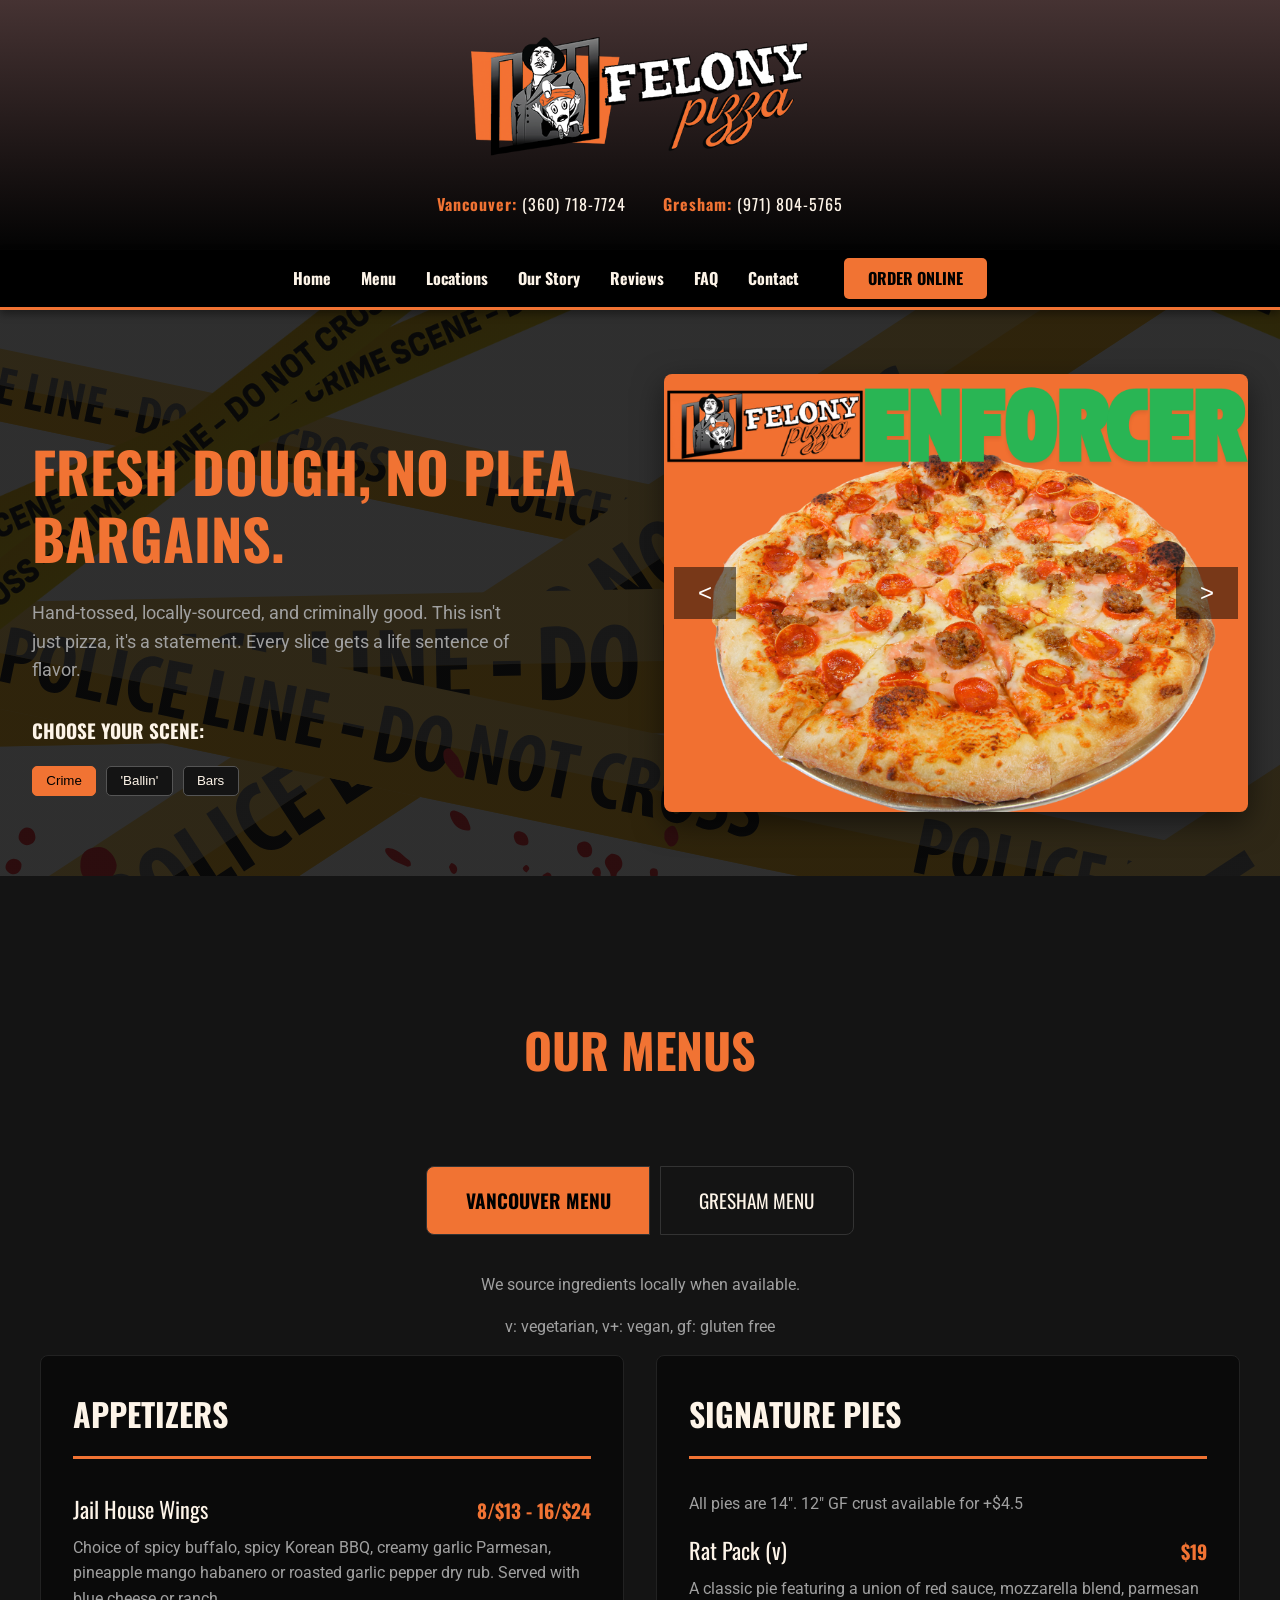
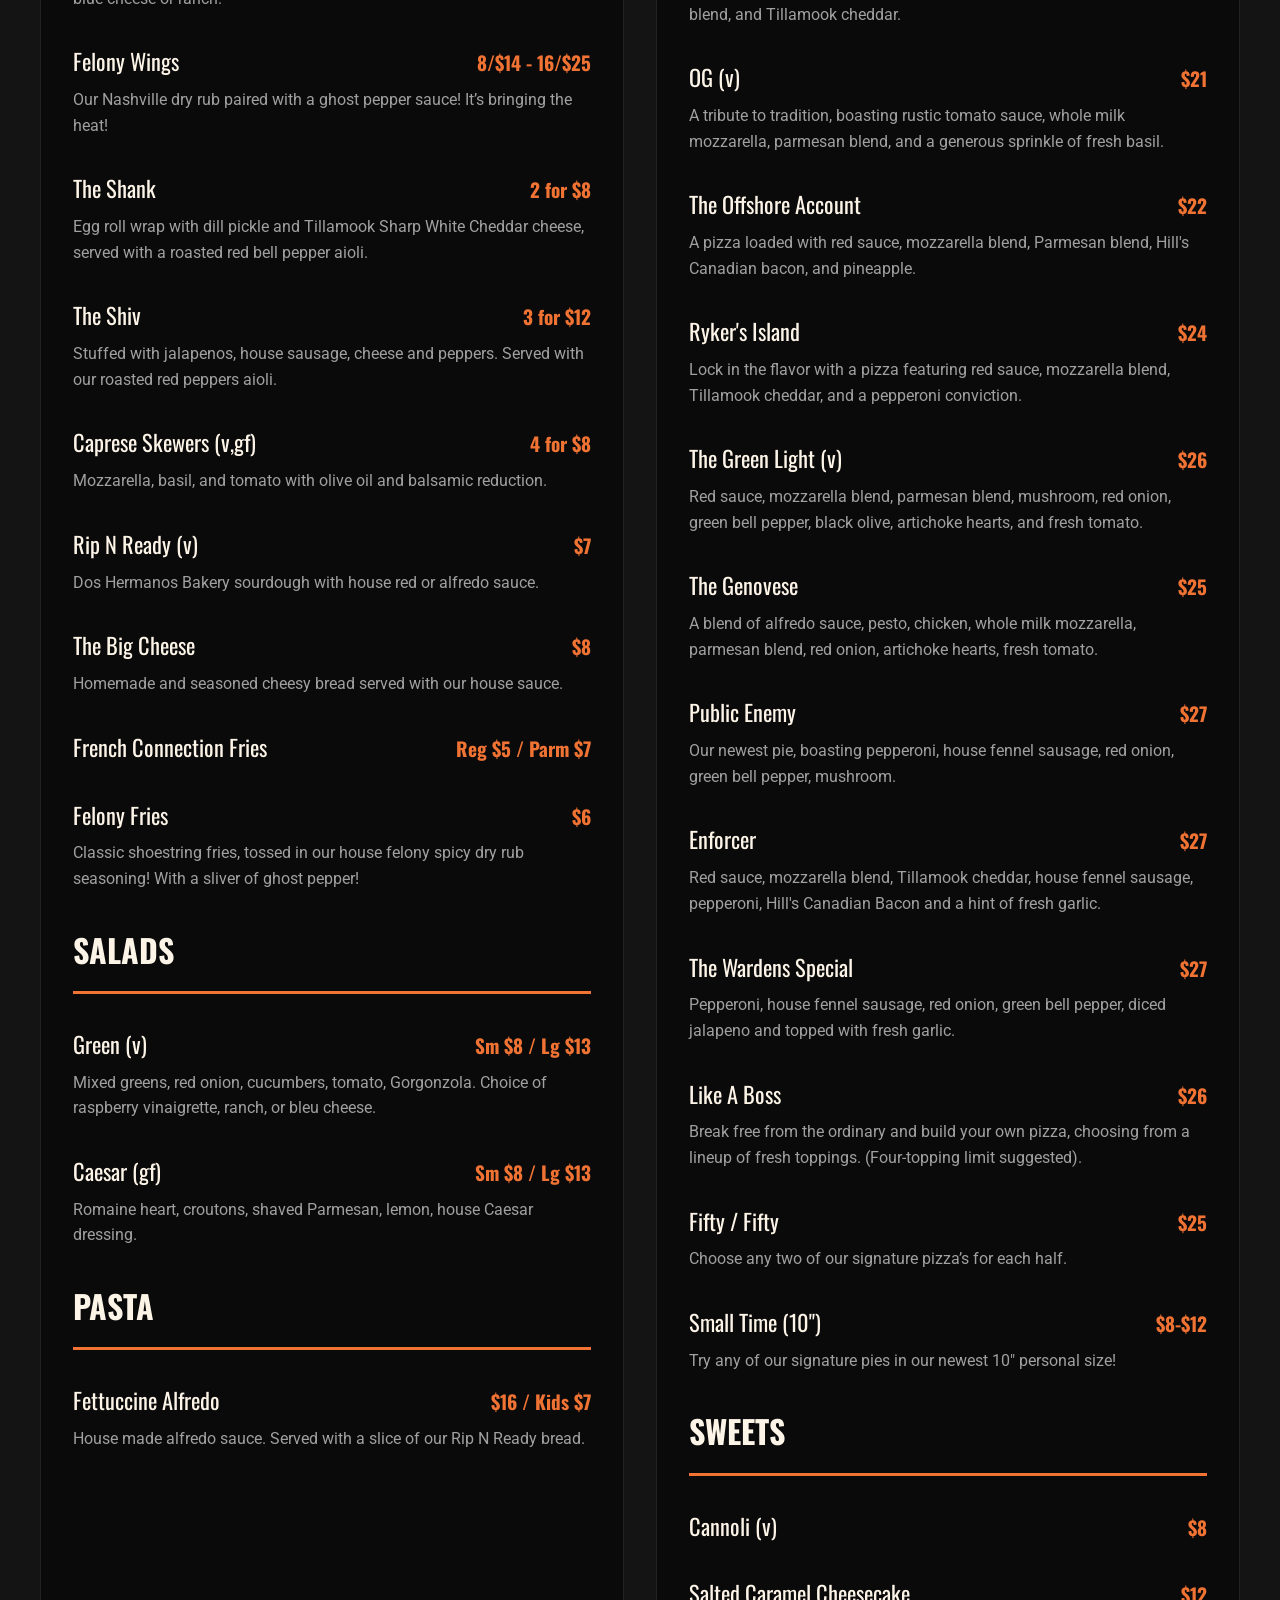
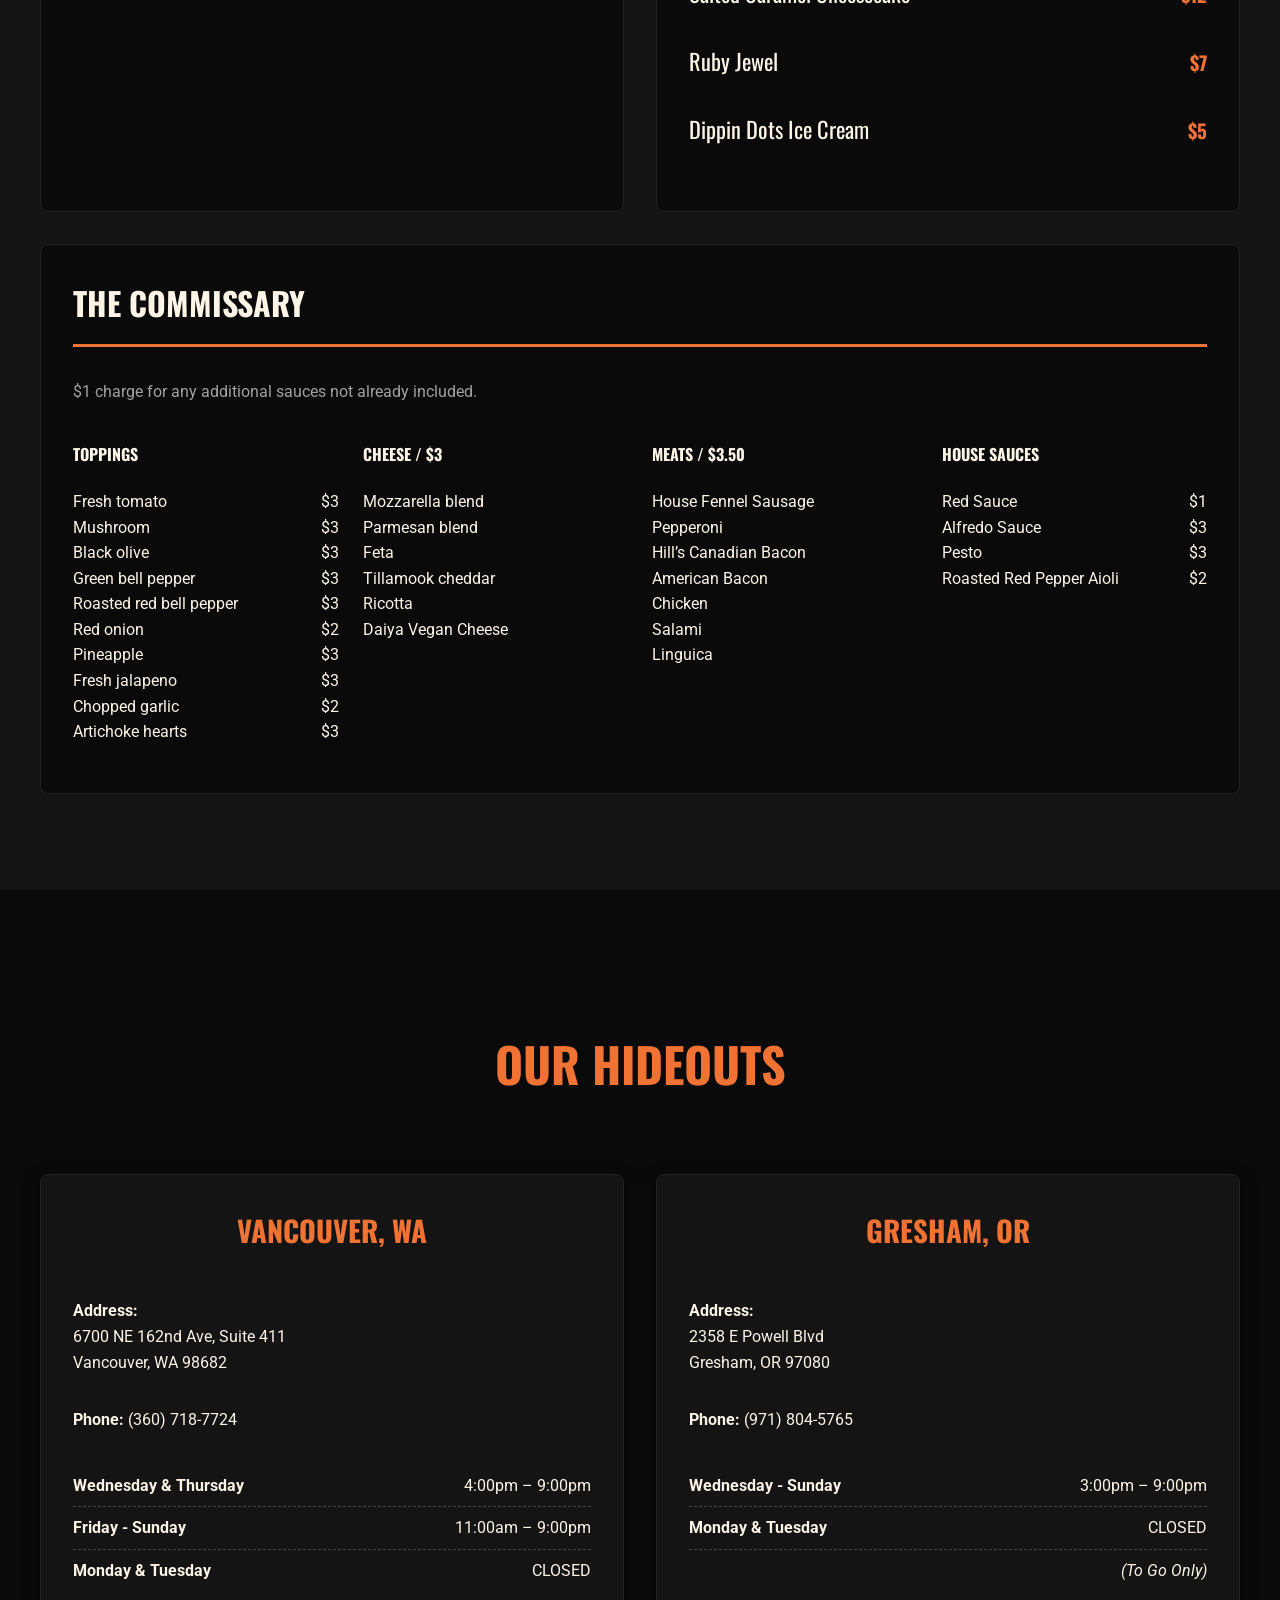
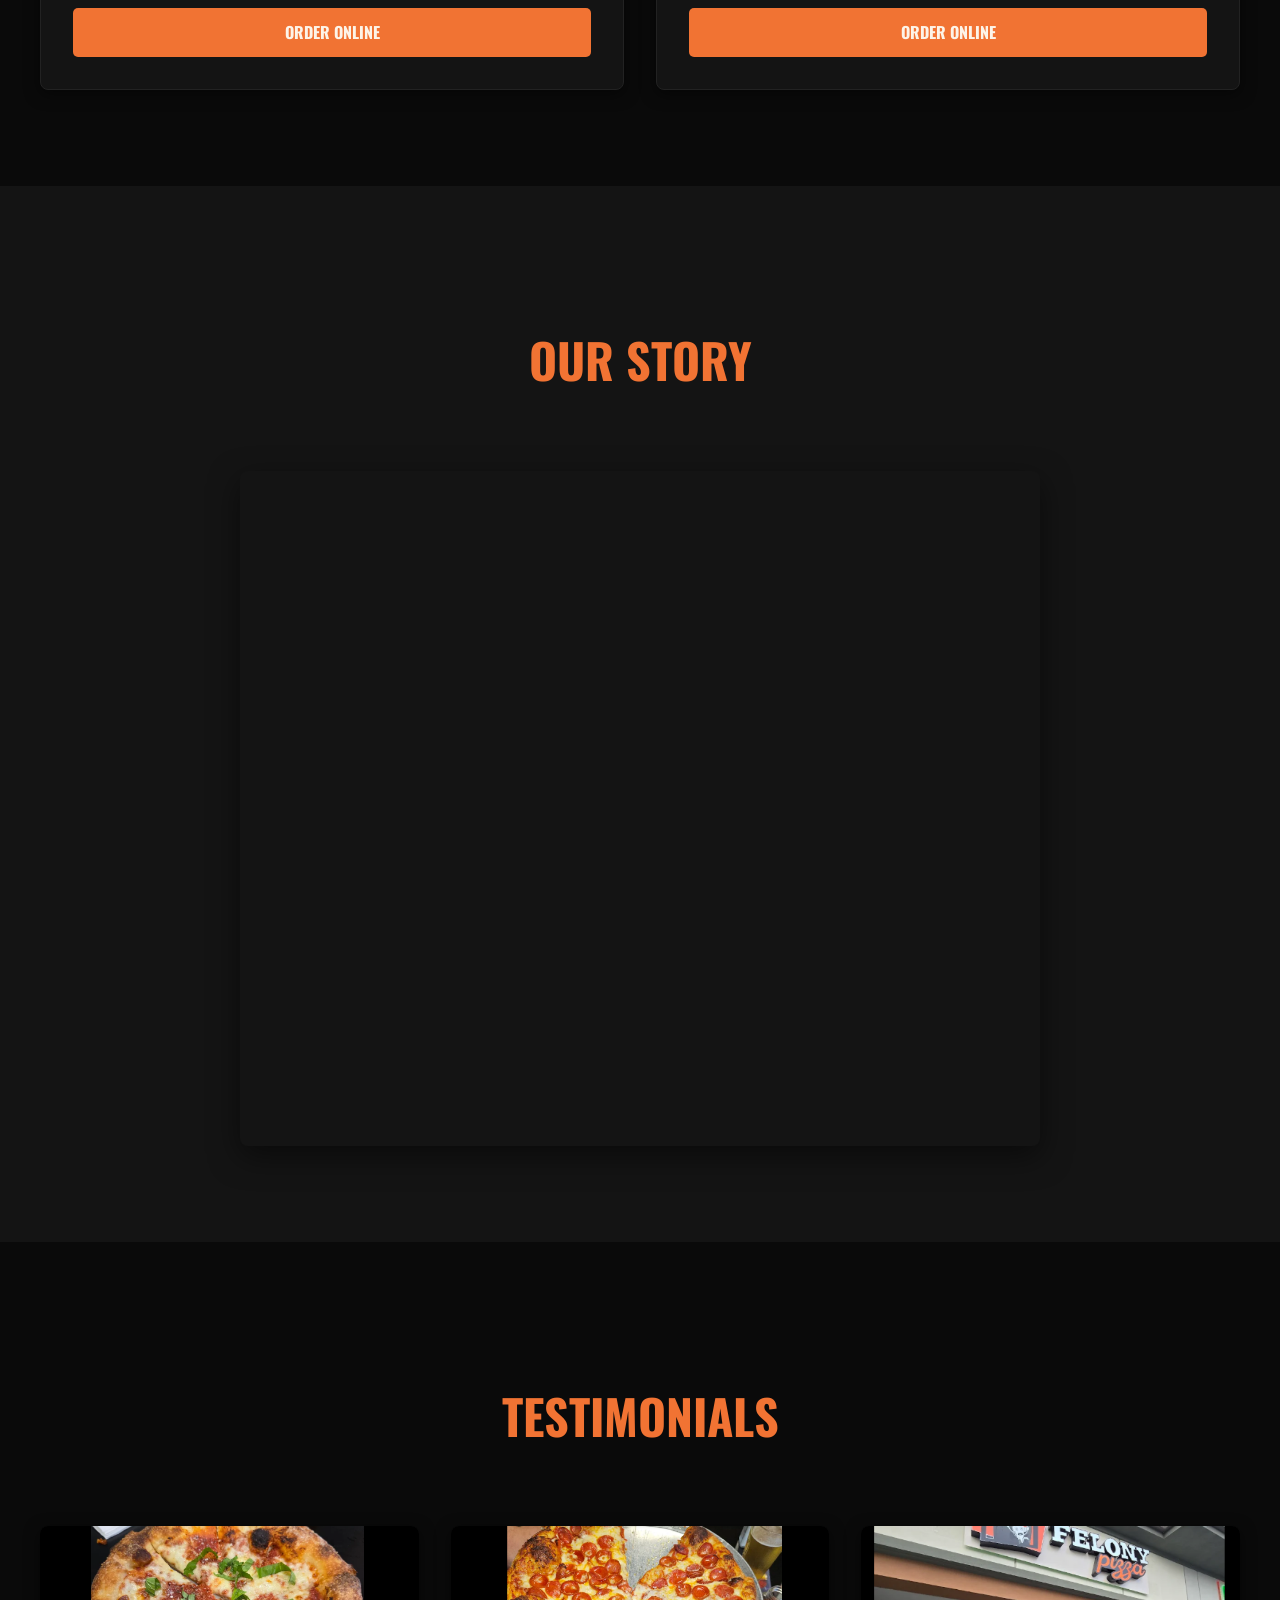
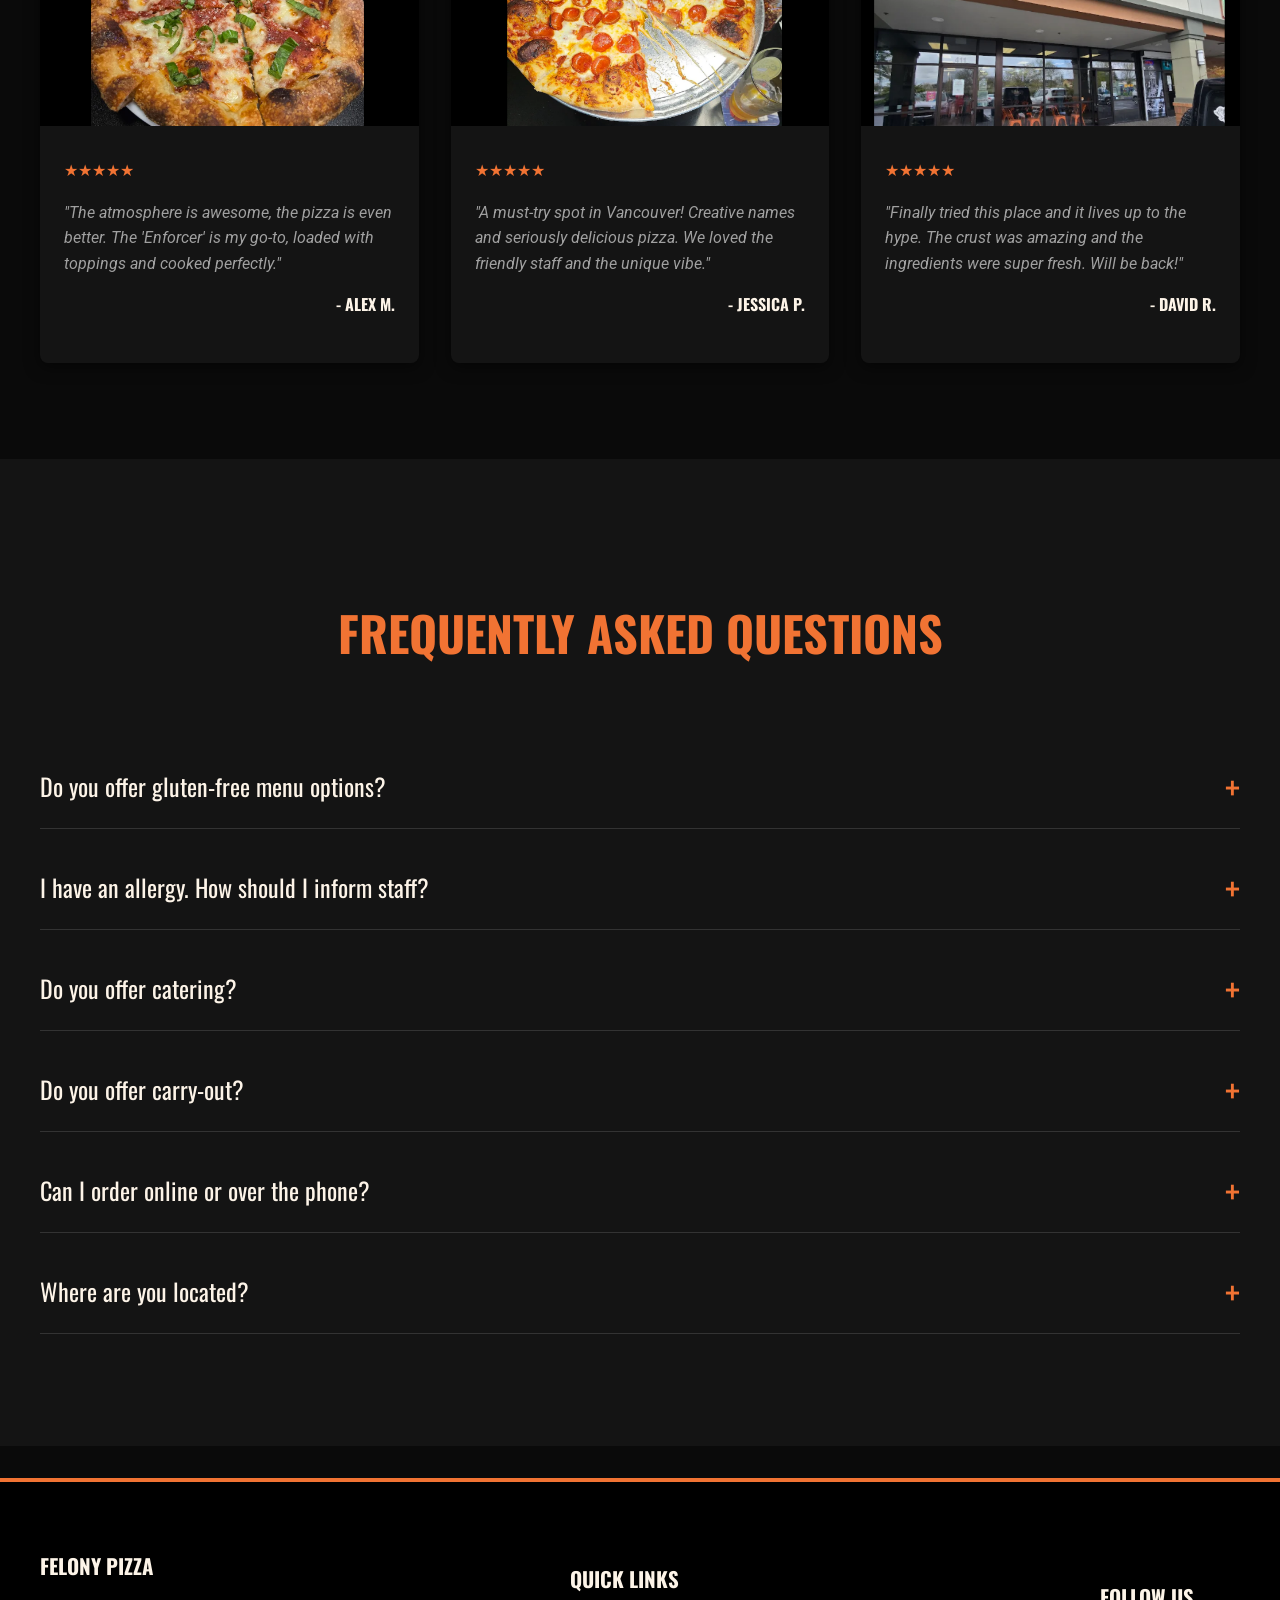
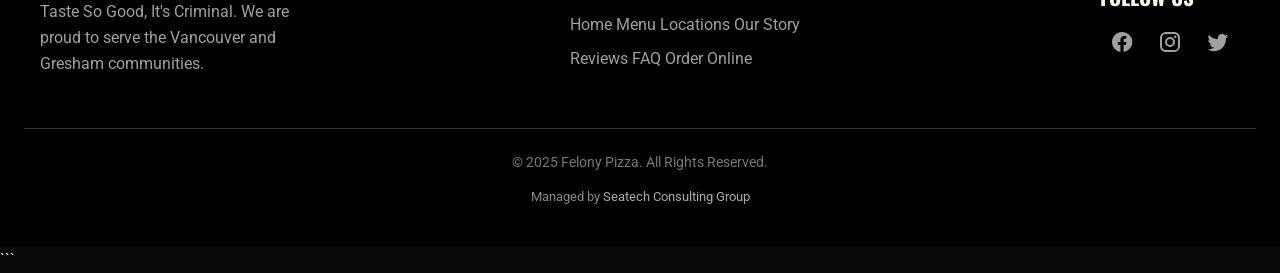
==== commit 1997dc53: "Update index.html" ====
--- a/index.html
+++ b/index.html
@@ -4,21 +4,18 @@
     <meta charset="UTF-8">
     <meta name="viewport" content="width=device-width, initial-scale=1.0">
     
-    <!-- SEO Meta Tags -->
     <title>Felony Pizza Vancouver, WA | Gourmet Pizza, Cocktails & Wings</title>
     <meta name="description" content="Felony Pizza serves criminally good gourmet pizza, cocktails, and wings in Vancouver, WA. Discover our unique menu with locally-sourced ingredients. Order online for carry-out or delivery!">
-    <meta name="keywords" content="pizza vancouver wa, felony pizza, best pizza vancouver, pizza delivery vancouver wa, gourmet pizza, local pizza vancouver, pizza and cocktails, wings vancouver, vancouver restaurants, pizza near me, italian food vancouver">
+    <meta name="keywords" content="pizza Vancouver WA, felony pizza, best pizza Vancouver, pizza delivery Vancouver WA, gourmet pizza, local pizza Vancouver, pizza and cocktails, wings Vancouver, Vancouver restaurants, pizza near me, Italian food Vancouver, pizza Gresham OR, best pizza Gresham, Gresham restaurants, local pizza Gresham, pizza delivery Gresham OR">
     <meta name="author" content="Felony Pizza">
     <link rel="canonical" href="https://felonypizza.com/">
 
-    <!-- Open Graph / Facebook -->
     <meta property="og:type" content="website">
     <meta property="og:url" content="https://felonypizza.com/">
     <meta property="og:title" content="Felony Pizza Vancouver, WA | Gourmet Pizza, Cocktails & Wings">
     <meta property="og:description" content="Felony Pizza serves criminally good gourmet pizza, cocktails, and wings in Vancouver, WA. Discover our unique menu with locally-sourced ingredients.">
     <meta property="og:image" content="img/logo.png">
 
-    <!-- Twitter -->
     <meta property="twitter:card" content="summary_large_image">
     <meta property="twitter:url" content="https://felonypizza.com/">
     <meta property="twitter:title" content="Felony Pizza Vancouver, WA | Gourmet Pizza, Cocktails & Wings">
@@ -898,7 +895,6 @@
         }
 
     </style>
-    <!-- JSON-LD markup for Local Business -->
     <script type="application/ld+json">
     {
       "@context": "https://schema.org",
@@ -1016,7 +1012,6 @@
                 <button class="tab-button" onclick="openMenu(event, 'Gresham')">Gresham Menu</button>
             </div>
 
-            <!-- Vancouver Menu Content -->
             <div id="Vancouver" class="menu-content active">
                 <p class="menu-intro">We source ingredients locally when available.</p>
                 <p class="menu-legend">v: vegetarian, v+: vegan, gf: gluten free</p>
@@ -1064,7 +1059,6 @@
                         <div class="menu-item"><div class="menu-item-header"><div class="menu-item-name">Dippin Dots Ice Cream</div><div class="menu-item-price">$5</div></div></div>
                     </div>
                 </div>
-                <!-- Commissary Section Moved Here -->
                 <div class="menu-category">
                     <h3>The Commissary</h3>
                     <p class="menu-item-description">$1 charge for any additional sauces not already included.</p>
@@ -1120,7 +1114,6 @@
                 </div>
             </div>
 
-            <!-- Gresham Menu Content -->
             <div id="Gresham" class="menu-content">
                  <div class="menu-grid">
                     <div class="menu-category">
@@ -1128,7 +1121,7 @@
                         <div class="menu-item"><div class="menu-item-header"><div class="menu-item-name">Jail House Wings</div><div class="menu-item-price">8/$13 - 16/$24</div></div><div class="menu-item-description">Choice of Spicy Buffalo, Peach BBQ, Creamy Garlic Parmesan, Roasted Garlic Pepper, Orange Chicken, Korean Pepper & Sweet Chilli, or Pineapple Mango Habanero. Served with blue cheese or ranch.</div></div>
                         <div class="menu-item"><div class="menu-item-header"><div class="menu-item-name">Big Cheese</div><div class="menu-item-price">$8</div></div><div class="menu-item-description">Homemade and seasoned cheesy bread served with our house sauce.</div></div>
                         <div class="menu-item"><div class="menu-item-header"><div class="menu-item-name">Cannoli</div><div class="menu-item-price">$7</div></div><div class="menu-item-description">Crisp shell with a creamy citrus-vanilla or chocolate filling.</div></div>
-                       
+                        
                     </div>
                     <div class="menu-category">
                         <h3>Signature Pies</h3>
@@ -1237,7 +1230,7 @@
                         <li><span class="day">Monday & Tuesday</span> <span class="time">CLOSED</span></li>
                         <li><span class="day"></span> <span class="time"><em>(To Go Only)</em></span></li>
                     </ul>
-                    <a href="#" class="button disabled">Coming Soon</a>
+                    <a href="#" class="button glf-button" data-glf-cuid="59d5472b-a61b-4209-8130-7eb790a153c6" data-glf-ruid="fed0e854-0d82-4658-8890-cbcce1ab8954">Order Online</a>
                 </div>
             </div>
         </div>
@@ -1367,22 +1360,20 @@
         </div>
     </footer>
 
-    <!-- Location Pop-up Modal HTML -->
     <div id="locationModal" class="modal">
         <div class="modal-content">
             <span class="close-button">&times;</span>
             <h3>Choose Your Location</h3>
             <p>Select a location to start your order.</p>
             
-            <!-- This is the commented-out button for when you go live -->
-         <a href="#" class="location-choice glf-button" data-glf-cuid="59d5472b-a61b-4209-8130-7eb790a153c6" data-glf-ruid="5ff59eba-00a9-4199-a22a-96868a8b0fa1">
+           <a href="#" class="location-choice glf-button" data-glf-cuid="59d5472b-a61b-4209-8130-7eb790a153c6" data-glf-ruid="5ff59eba-00a9-4199-a22a-96868a8b0fa1">
                 <strong>Vancouver</strong>
                 (360) 718-7724
             </a> 
 
-            <a href="#" class="location-choice disabled">
+            <a href="#" class="location-choice glf-button" data-glf-cuid="59d5472b-a61b-4209-8130-7eb790a153c6" data-glf-ruid="fed0e854-0d82-4658-8890-cbcce1ab8954">
                 <strong>Gresham</strong>
-                (Not Available)
+                (971) 804-5765
             </a>
         </div>
     </div>
@@ -1559,5 +1550,4 @@
     <script src="https://www.fbgcdn.com/embedder/js/ewm2.js" defer async ></script>
 </body>
 </html>
-
-
+```
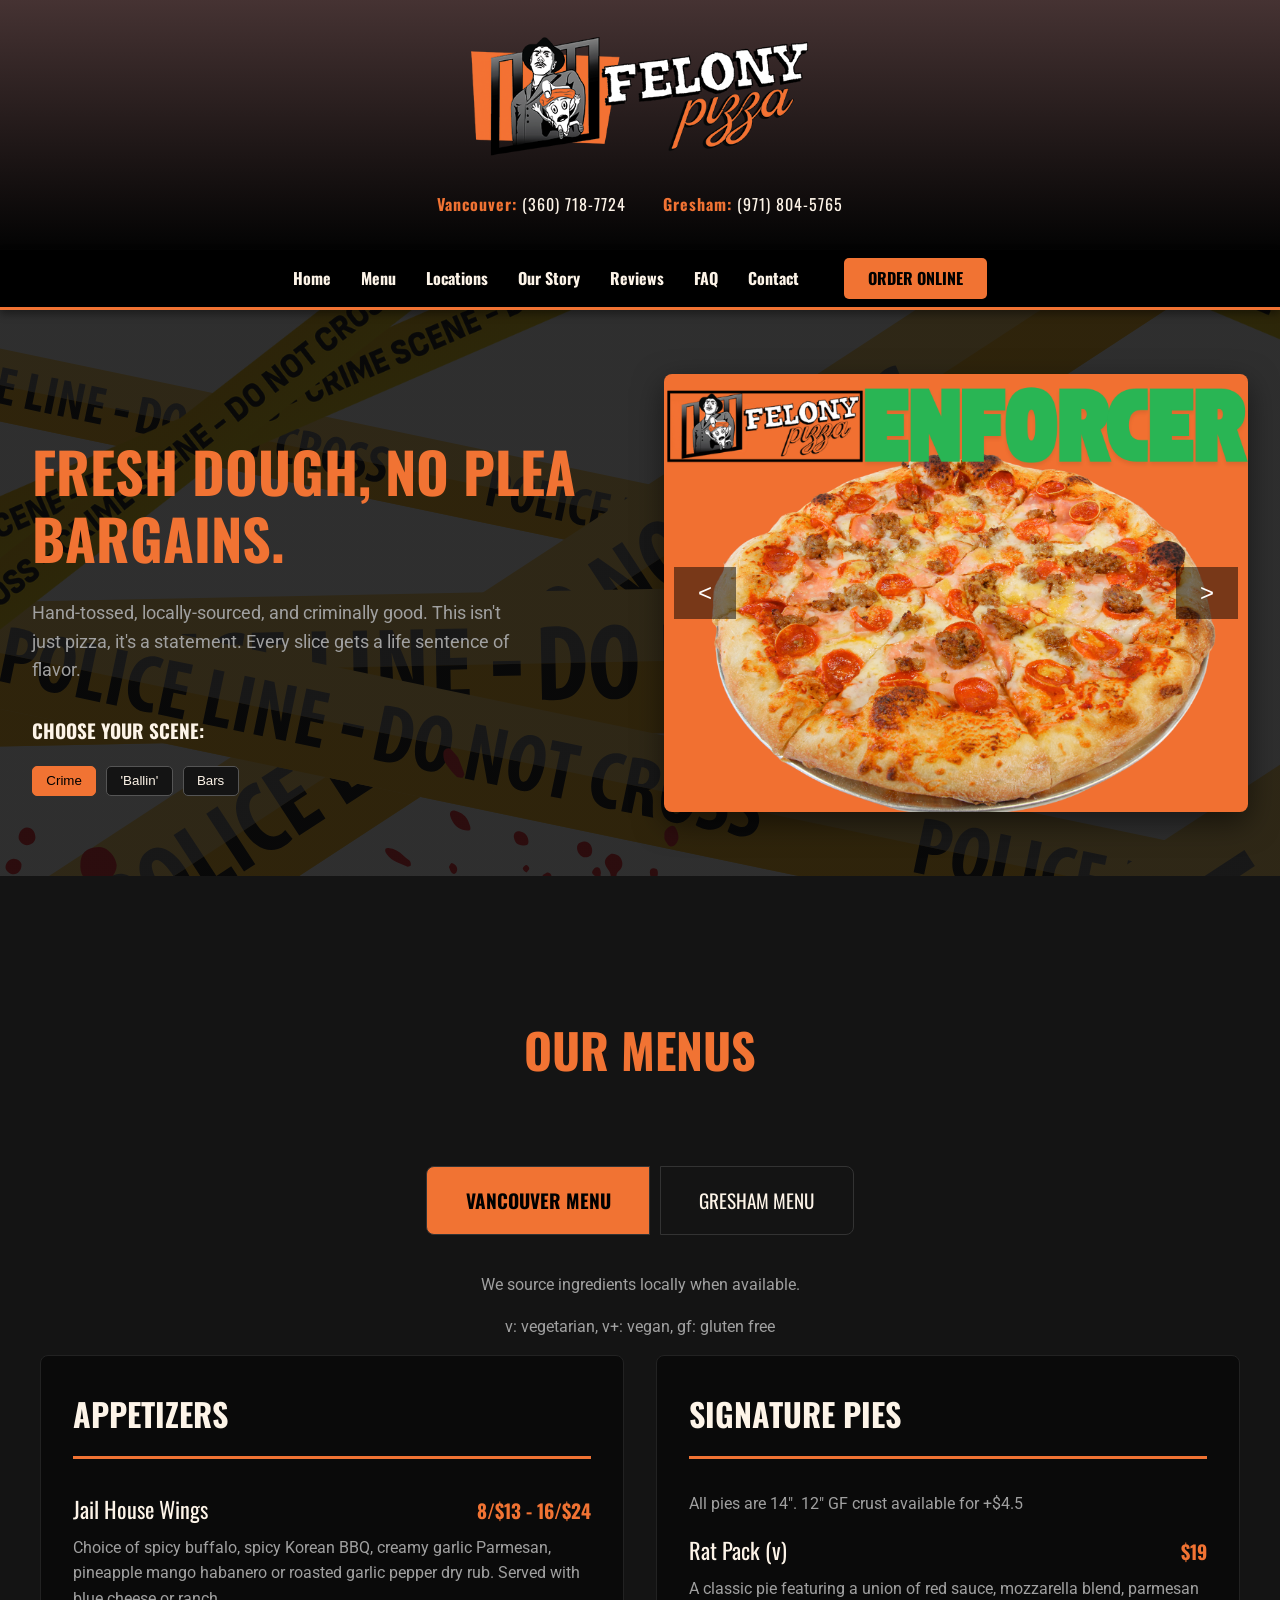
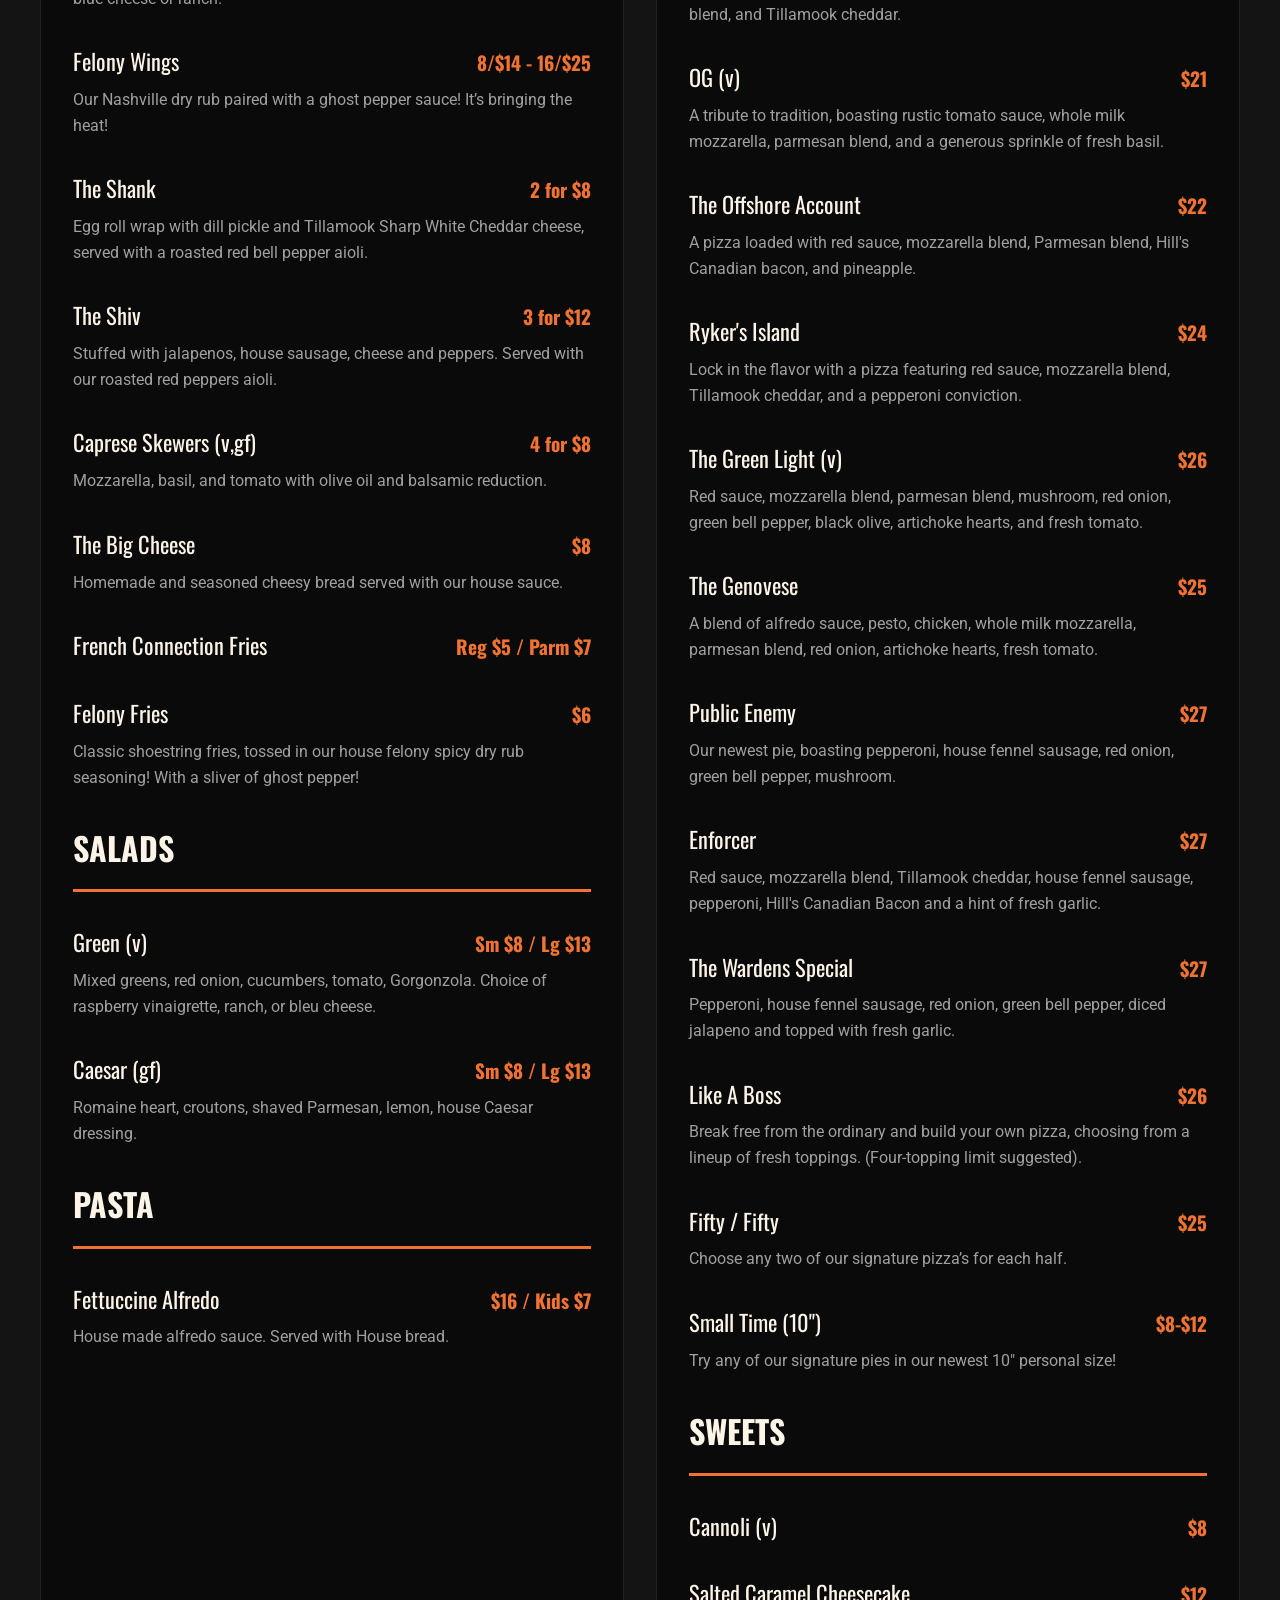
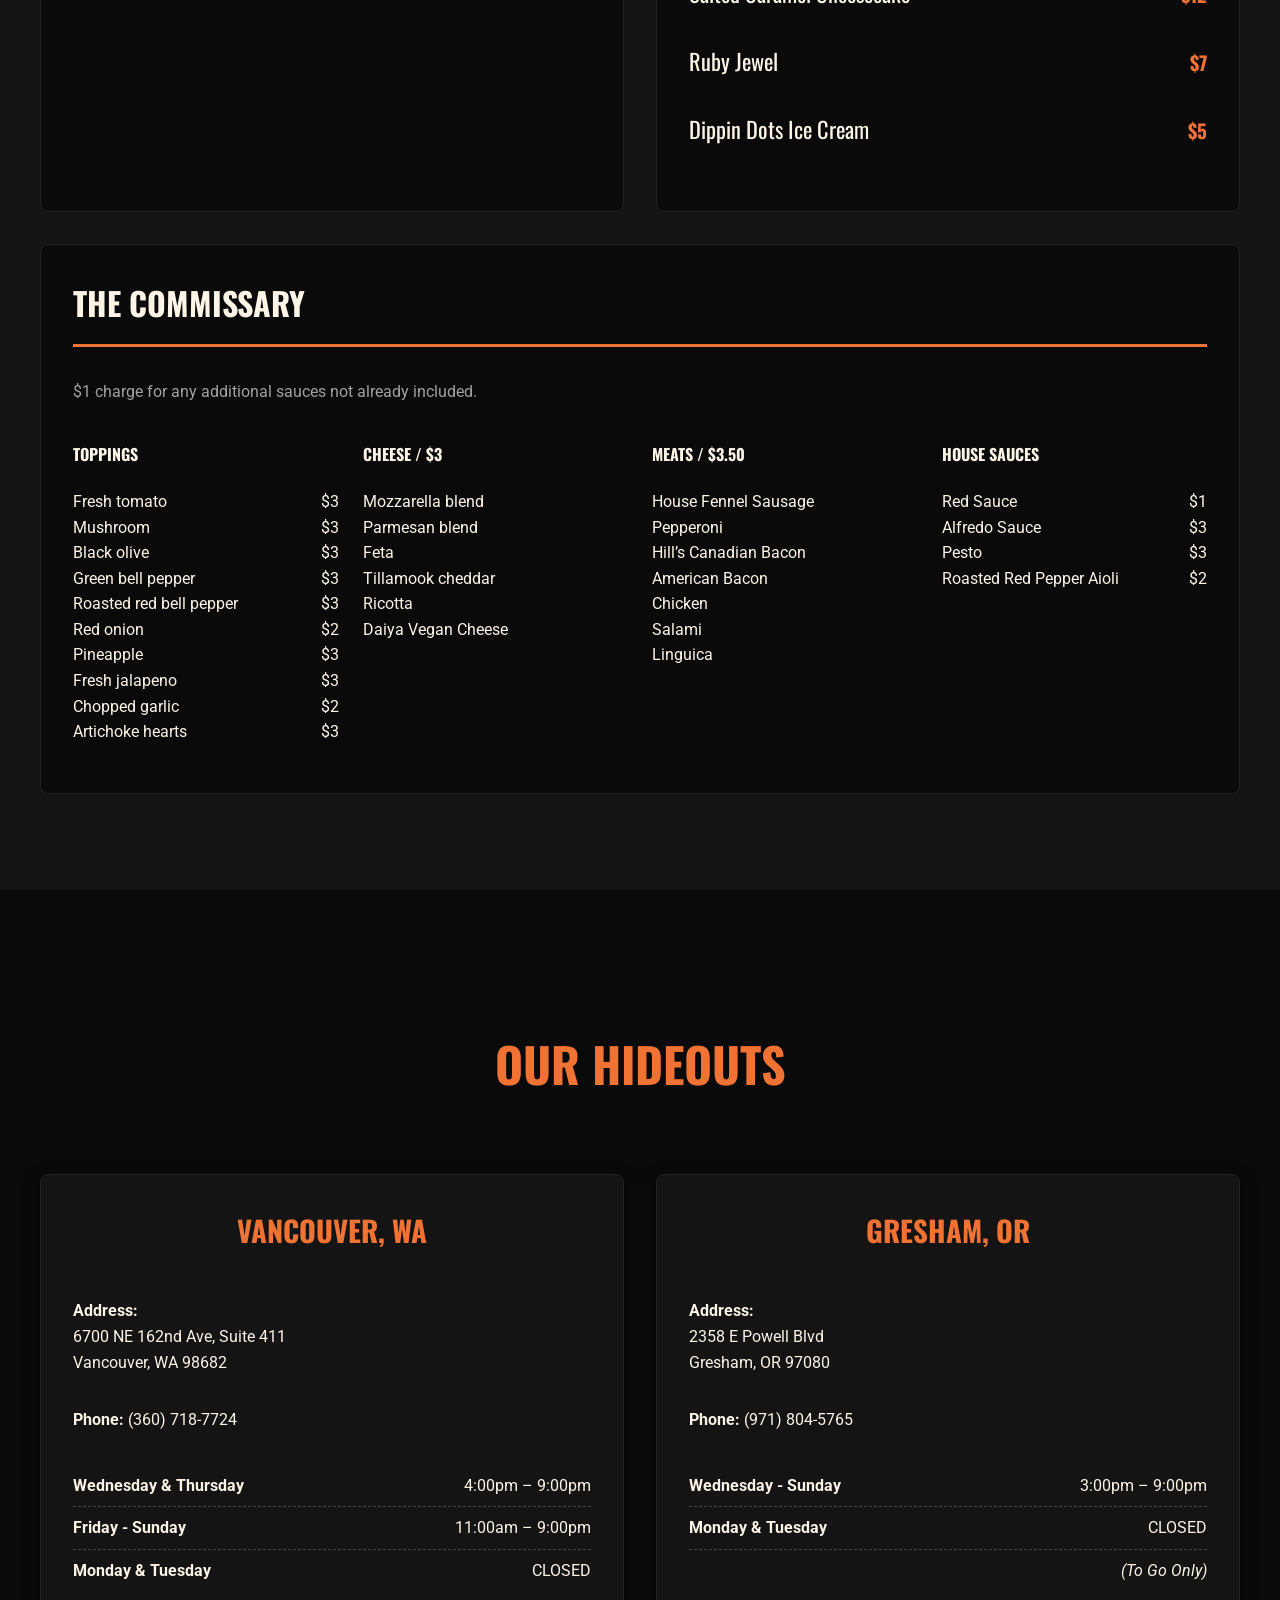
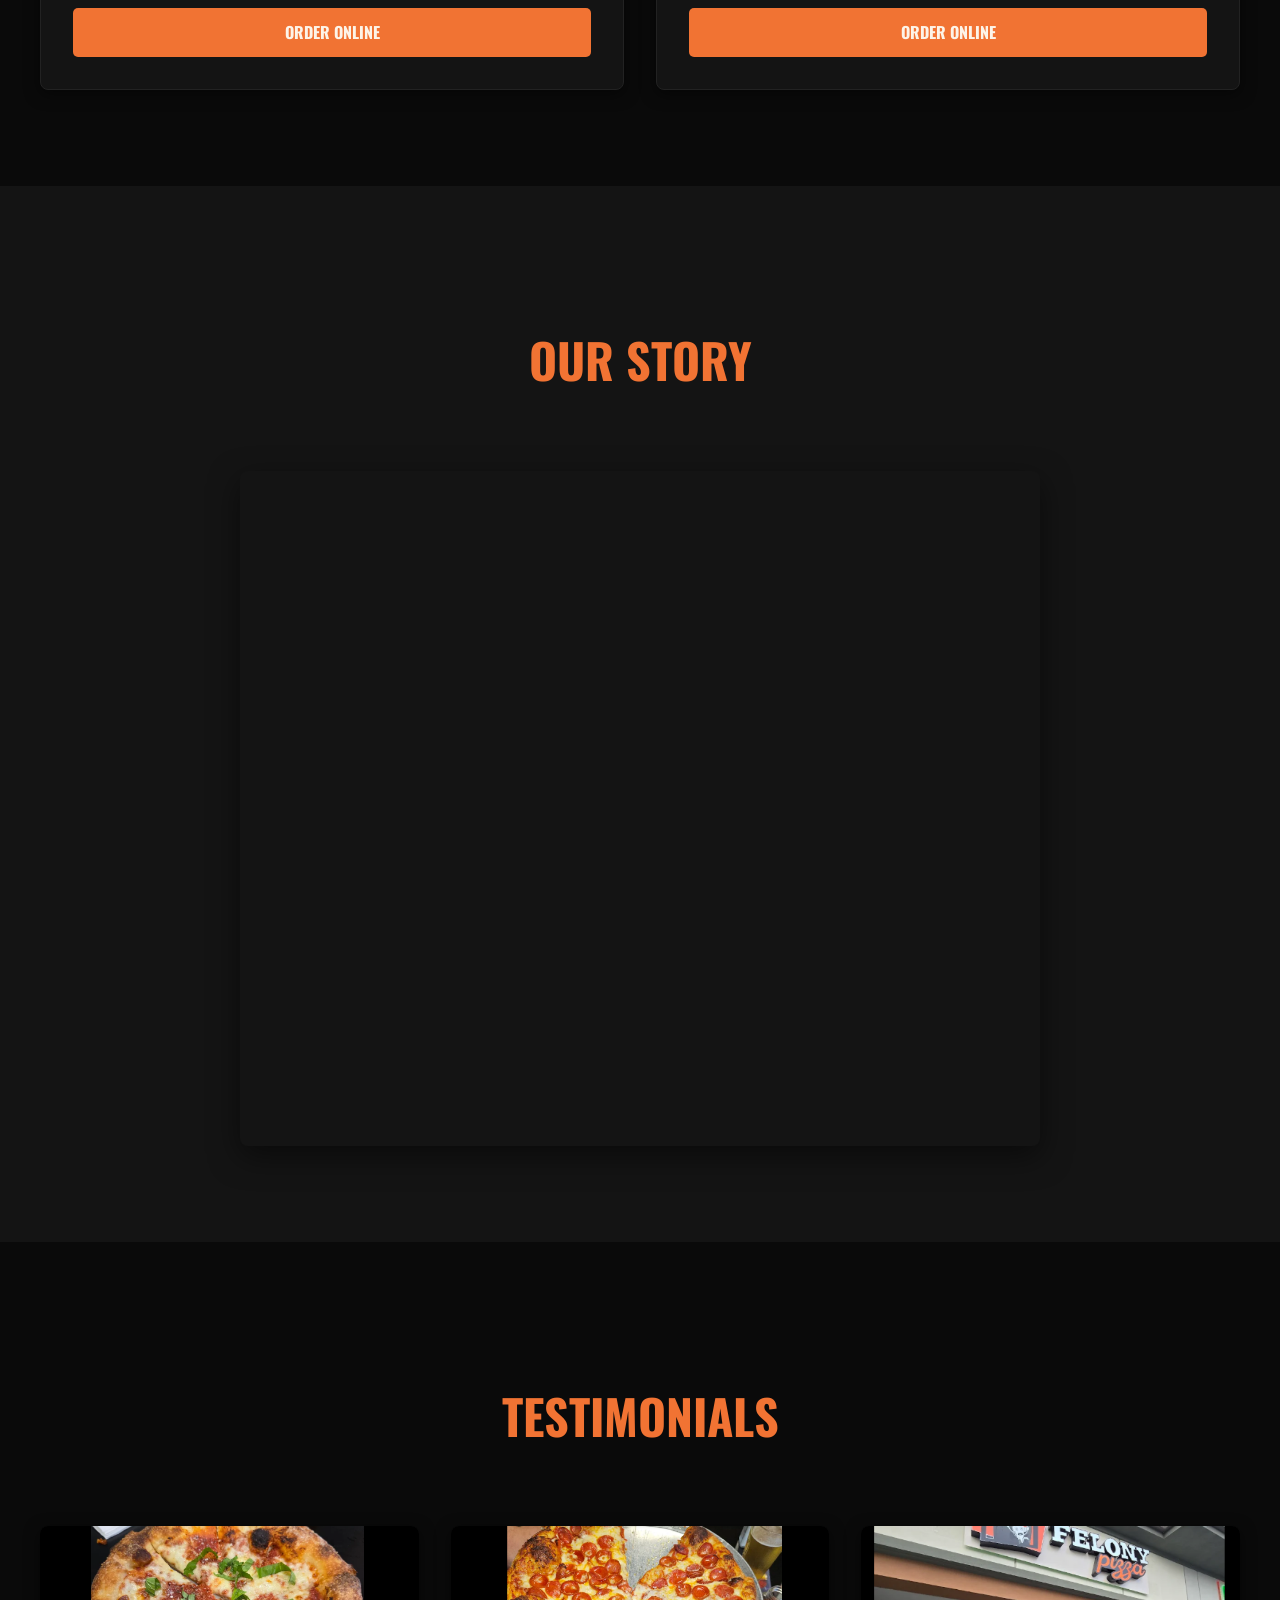
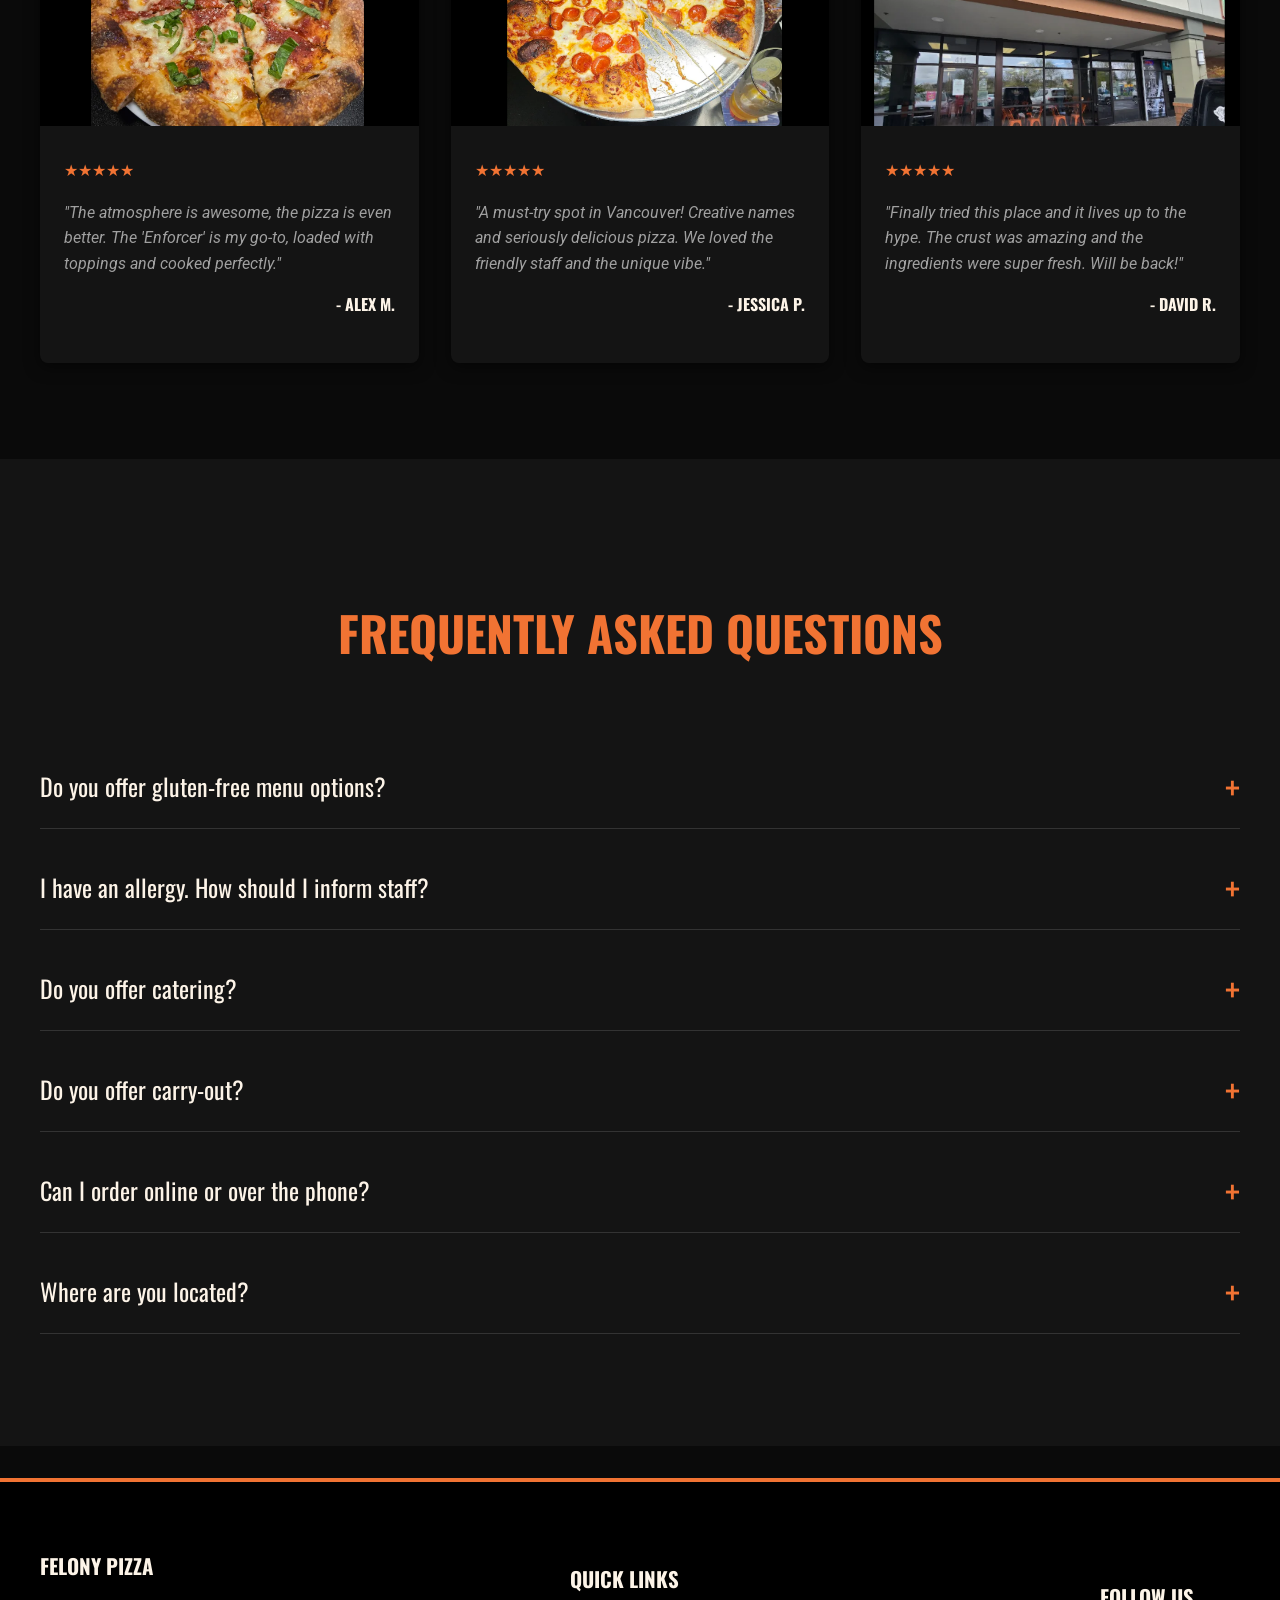
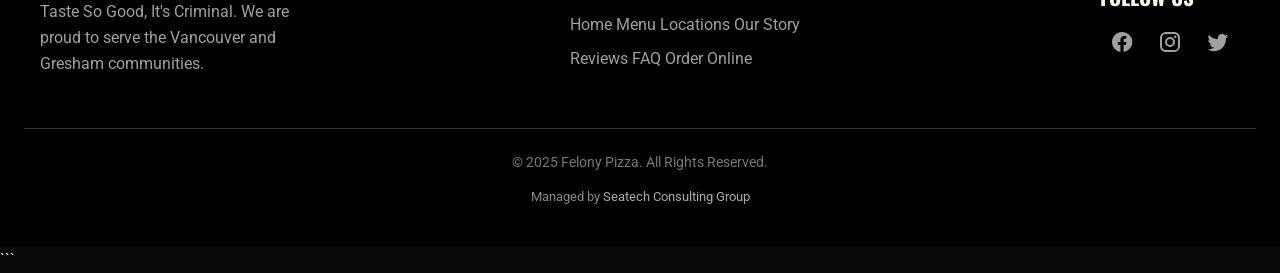
==== commit ea9d55fe: "Update- Bread Rip N ready" ====
--- a/index.html
+++ b/index.html
@@ -1023,7 +1023,6 @@
                         <div class="menu-item"><div class="menu-item-header"><div class="menu-item-name">The Shank</div><div class="menu-item-price">2 for $8</div></div><div class="menu-item-description">Egg roll wrap with dill pickle and Tillamook Sharp White Cheddar cheese, served with a roasted red bell pepper aioli.</div></div>
                         <div class="menu-item"><div class="menu-item-header"><div class="menu-item-name">The Shiv</div><div class="menu-item-price">3 for $12</div></div><div class="menu-item-description">Stuffed with jalapenos, house sausage, cheese and peppers. Served with our roasted red peppers aioli.</div></div>
                         <div class="menu-item"><div class="menu-item-header"><div class="menu-item-name">Caprese Skewers (v,gf)</div><div class="menu-item-price">4 for $8</div></div><div class="menu-item-description">Mozzarella, basil, and tomato with olive oil and balsamic reduction.</div></div>
-                        <div class="menu-item"><div class="menu-item-header"><div class="menu-item-name">Rip N Ready (v)</div><div class="menu-item-price">$7</div></div><div class="menu-item-description">Dos Hermanos Bakery sourdough with house red or alfredo sauce.</div></div>
                         <div class="menu-item"><div class="menu-item-header"><div class="menu-item-name">The Big Cheese</div><div class="menu-item-price">$8</div></div><div class="menu-item-description">Homemade and seasoned cheesy bread served with our house sauce.</div></div>
                         <div class="menu-item"><div class="menu-item-header"><div class="menu-item-name">French Connection Fries</div><div class="menu-item-price">Reg $5 / Parm $7</div></div></div>
                         <div class="menu-item"><div class="menu-item-header"><div class="menu-item-name">Felony Fries</div><div class="menu-item-price">$6</div></div><div class="menu-item-description">Classic shoestring fries, tossed in our house felony spicy dry rub seasoning! With a sliver of ghost pepper!</div></div>
@@ -1033,7 +1032,7 @@
                         <div class="menu-item"><div class="menu-item-header"><div class="menu-item-name">Caesar (gf)</div><div class="menu-item-price">Sm $8 / Lg $13</div></div><div class="menu-item-description">Romaine heart, croutons, shaved Parmesan, lemon, house Caesar dressing.</div></div>
 
                         <h3>Pasta</h3>
-                        <div class="menu-item"><div class="menu-item-header"><div class="menu-item-name">Fettuccine Alfredo</div><div class="menu-item-price">$16 / Kids $7</div></div><div class="menu-item-description">House made alfredo sauce. Served with a slice of our Rip N Ready bread.</div></div>
+                        <div class="menu-item"><div class="menu-item-header"><div class="menu-item-name">Fettuccine Alfredo</div><div class="menu-item-price">$16 / Kids $7</div></div><div class="menu-item-description">House made alfredo sauce. Served with House bread.</div></div>
                     </div>
                     
                     <div class="menu-category">
@@ -1551,3 +1550,4 @@
 </body>
 </html>
 ```
+
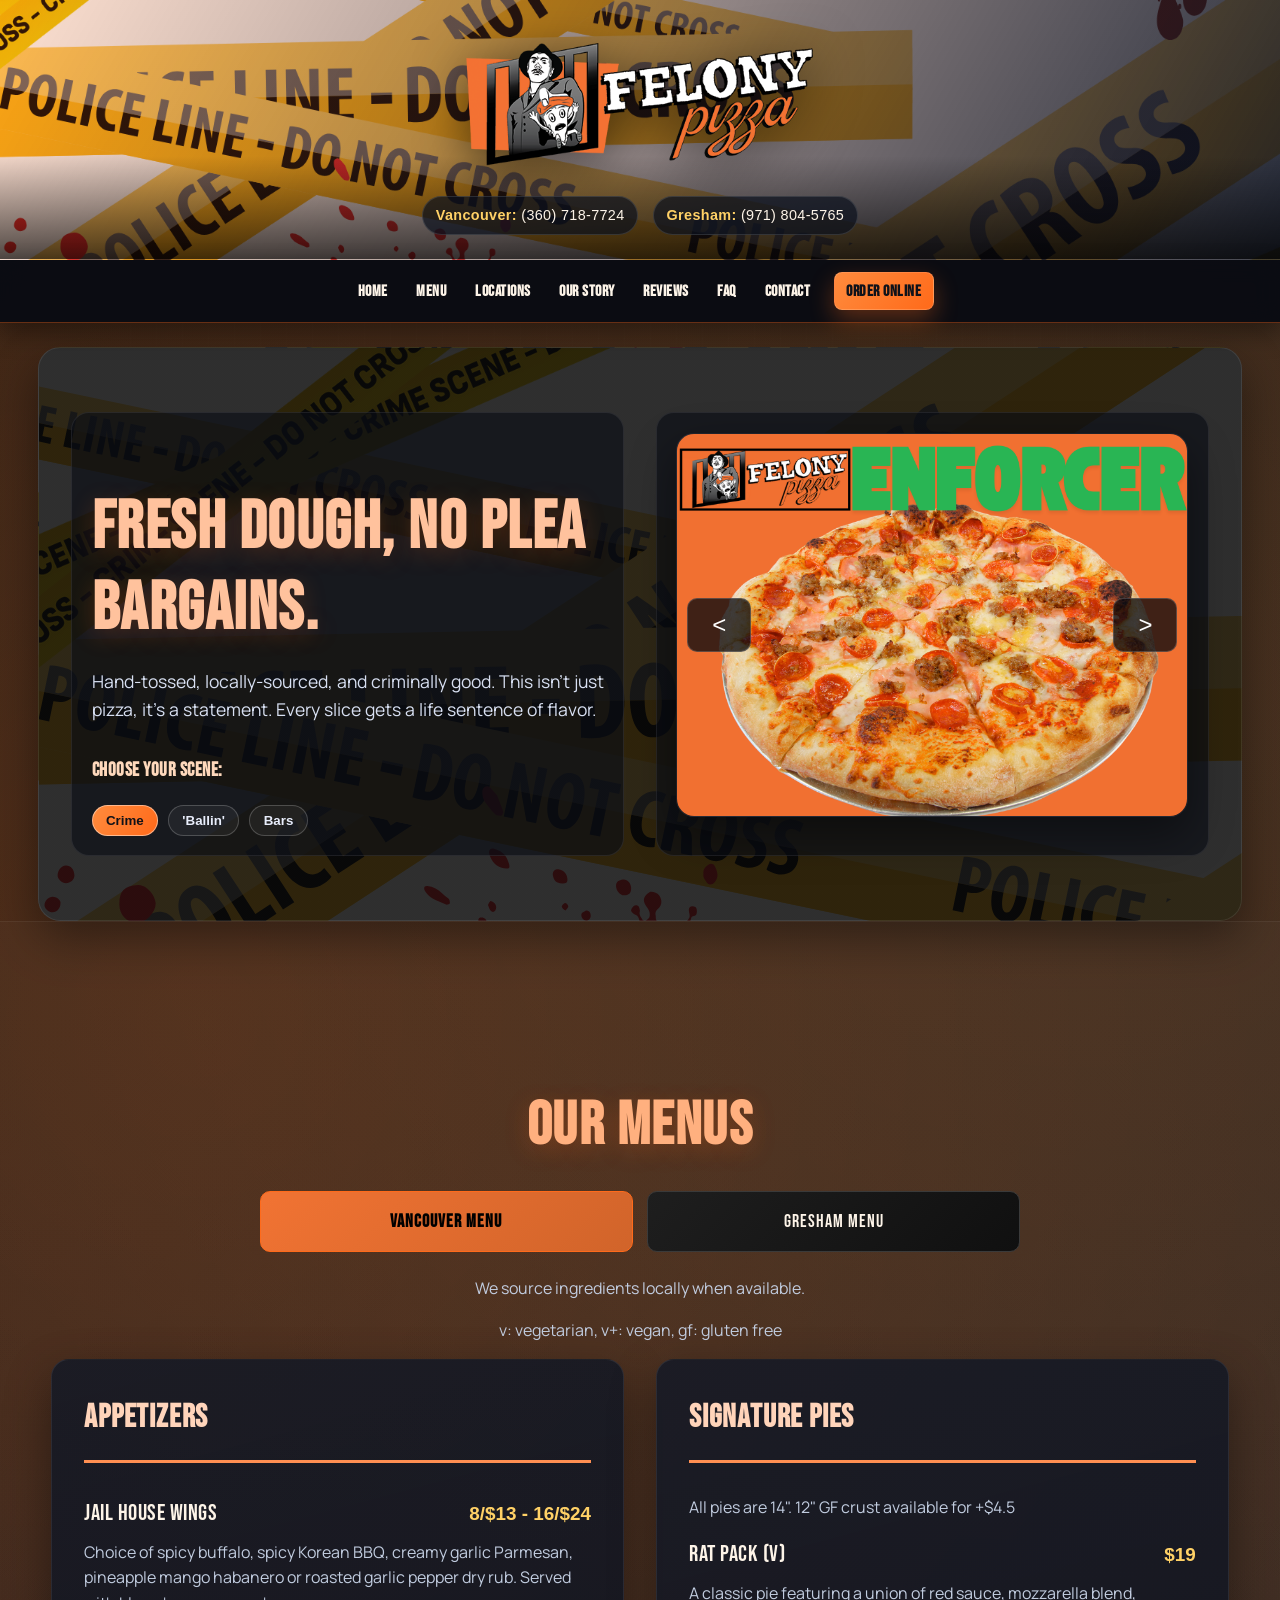
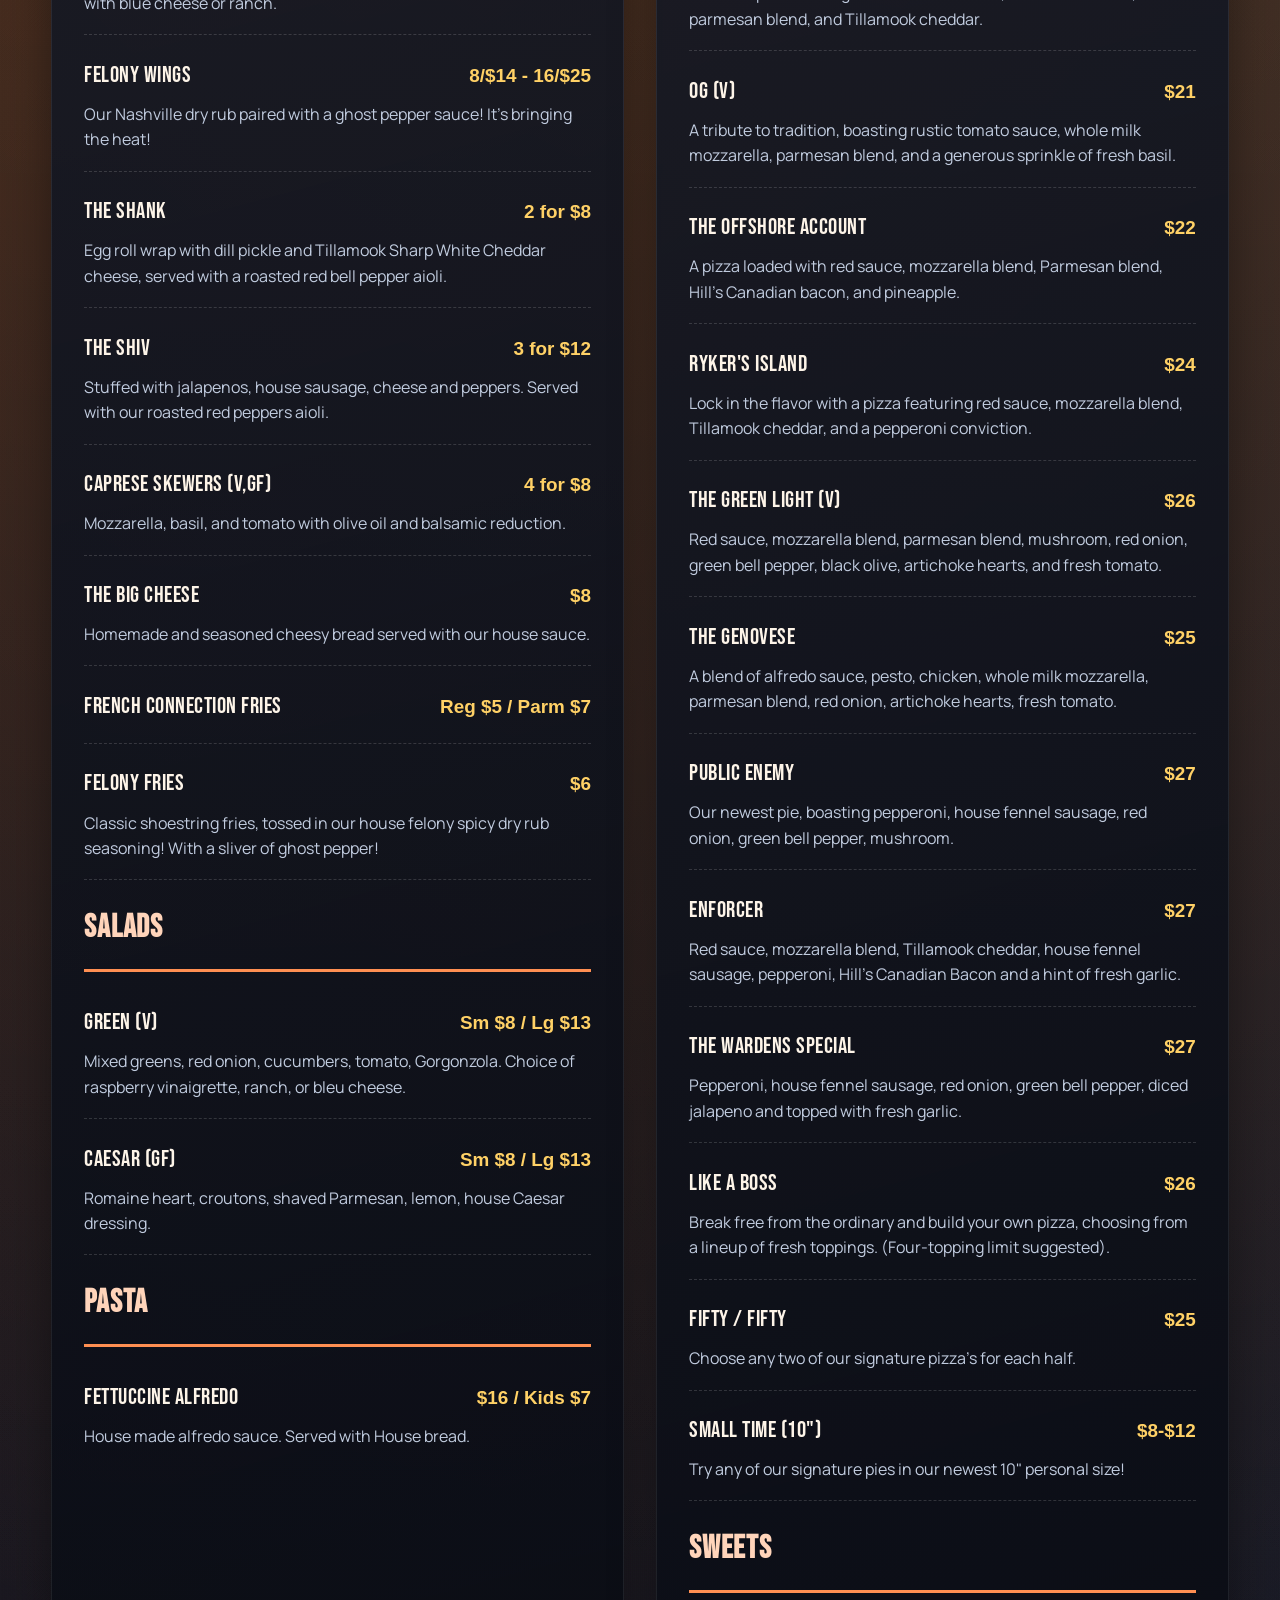
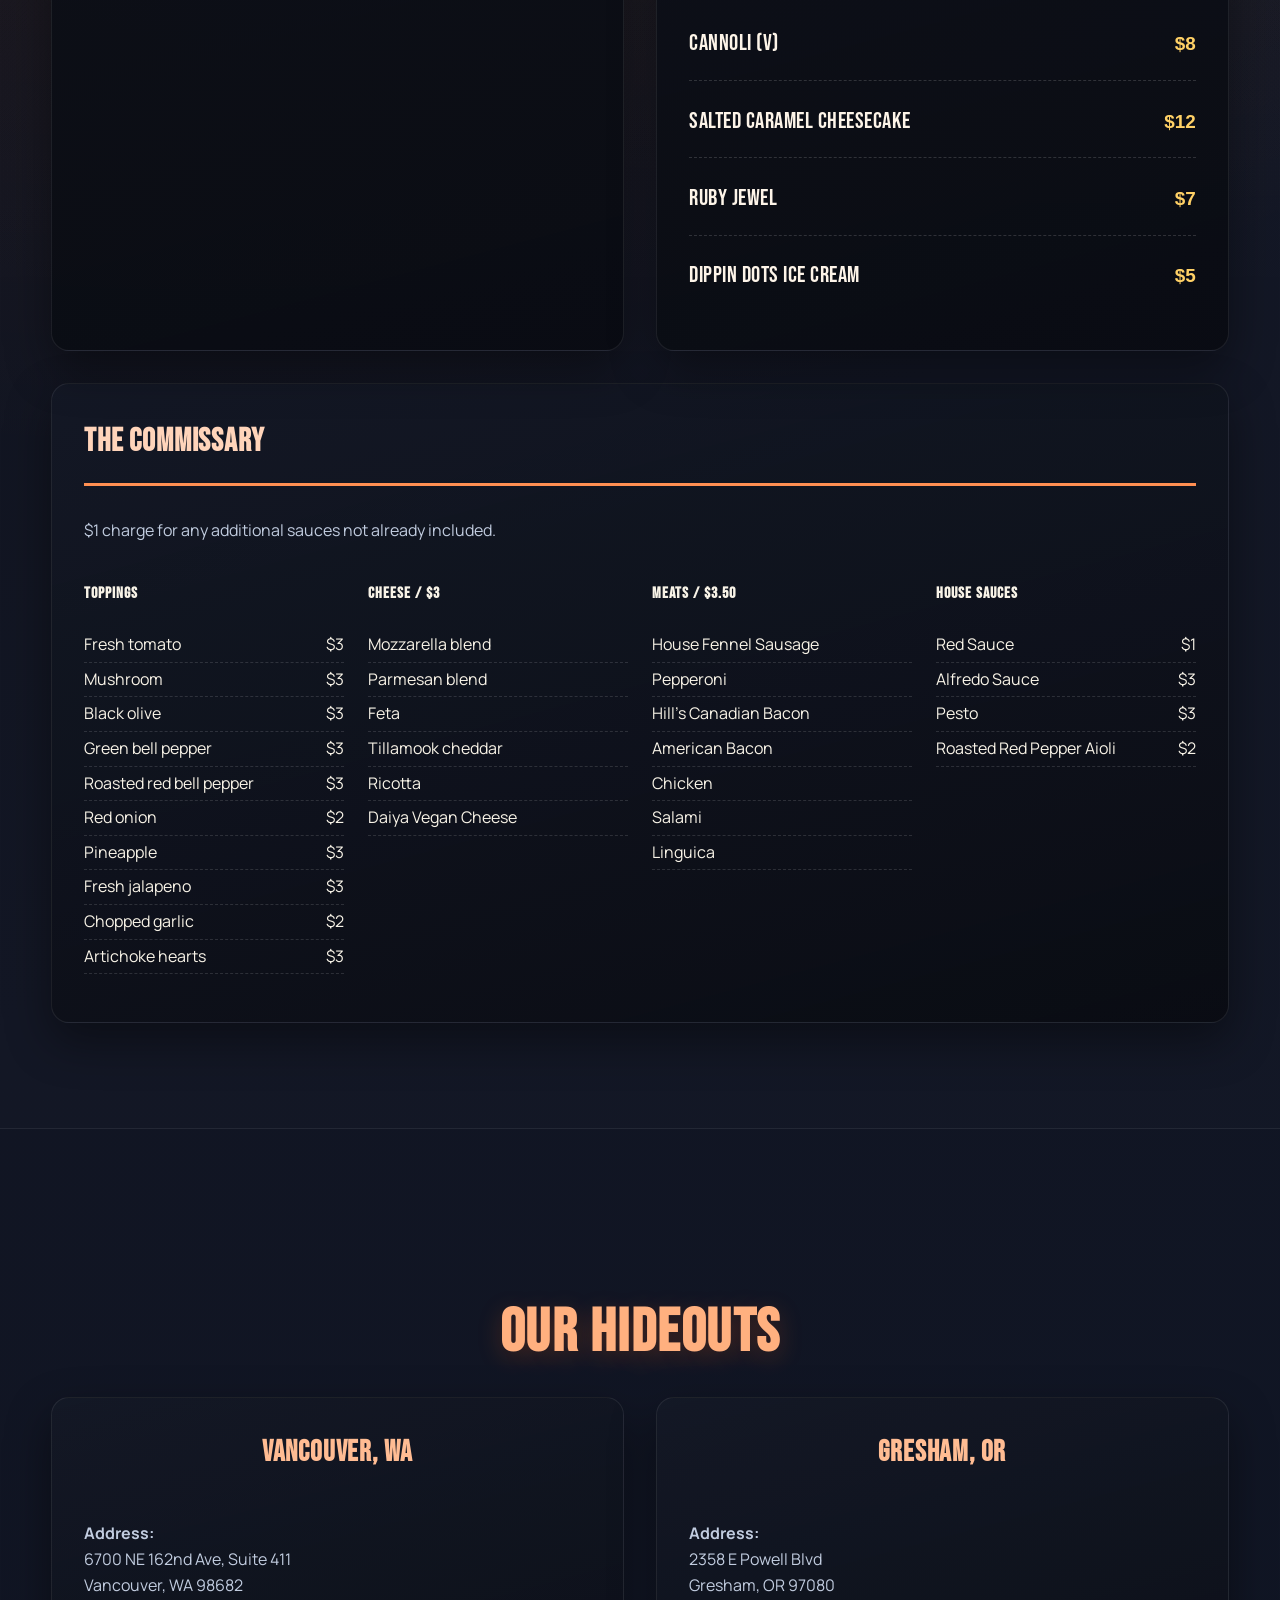
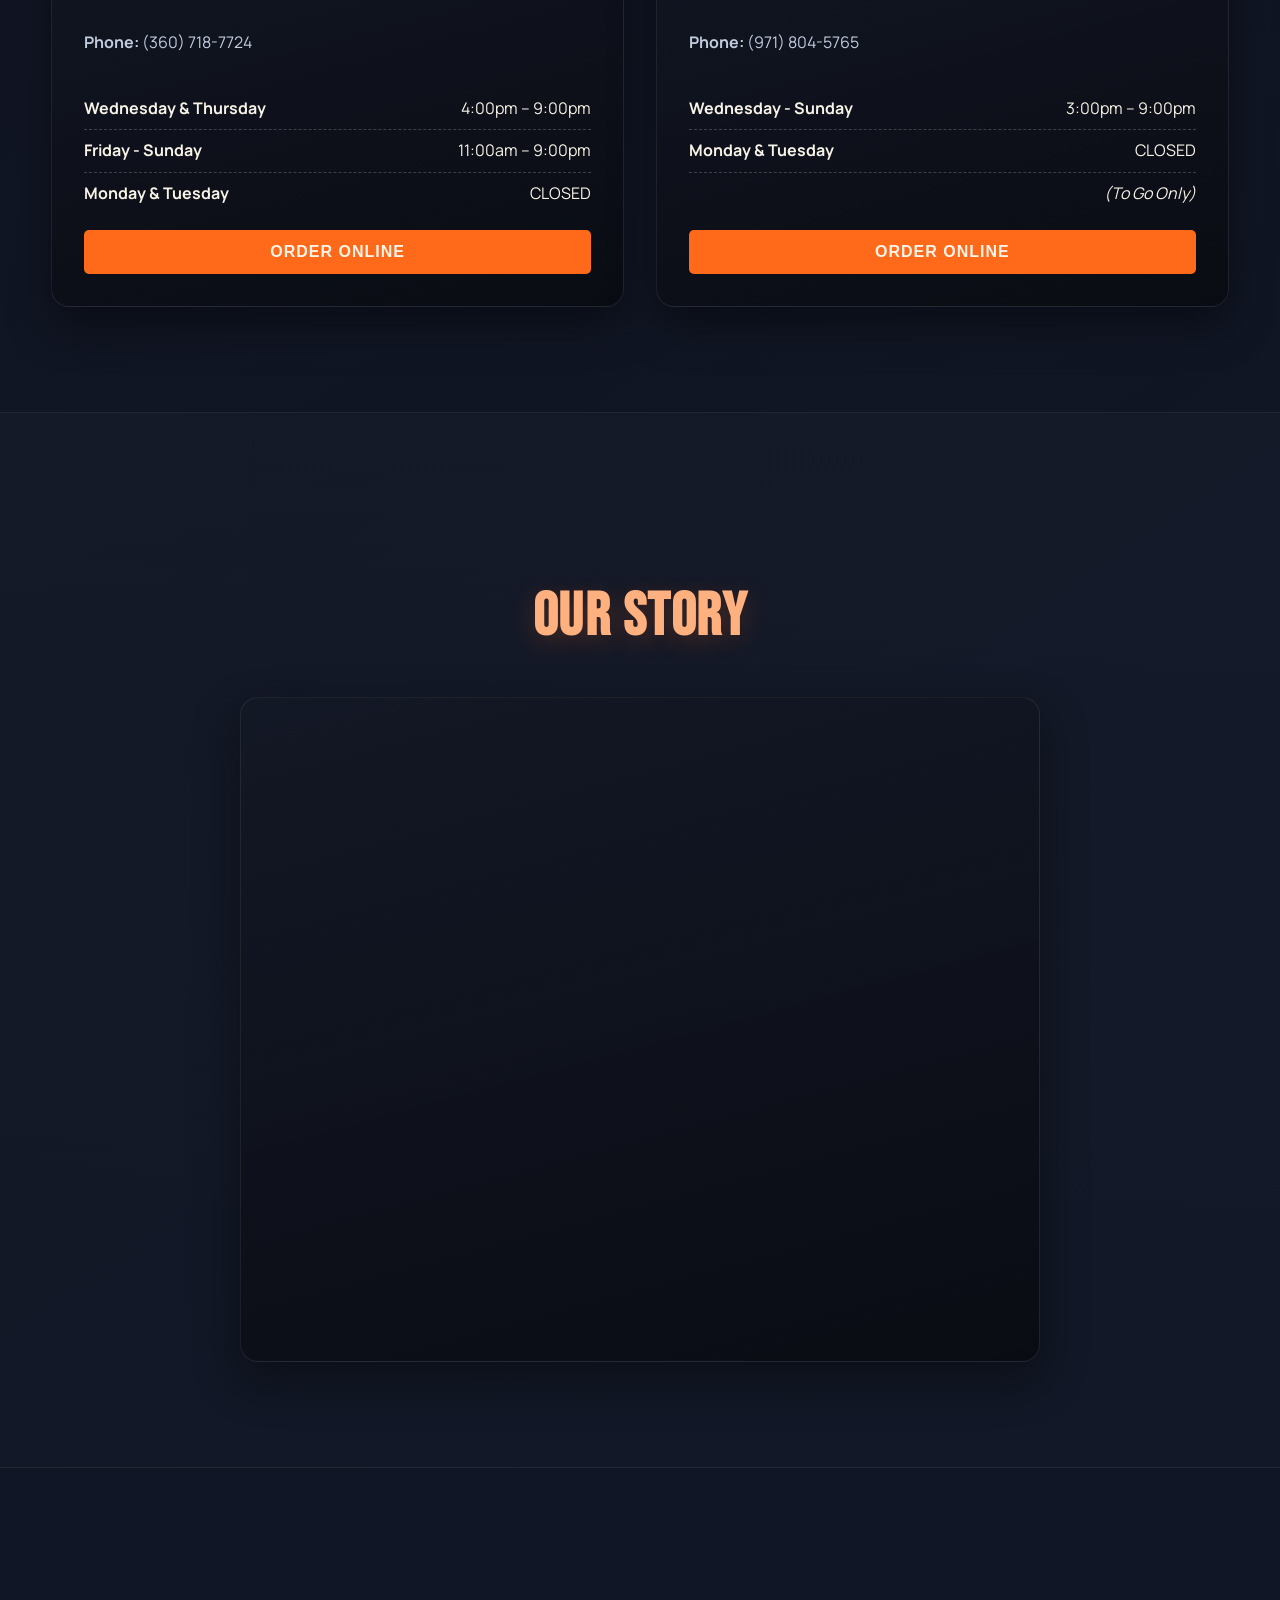
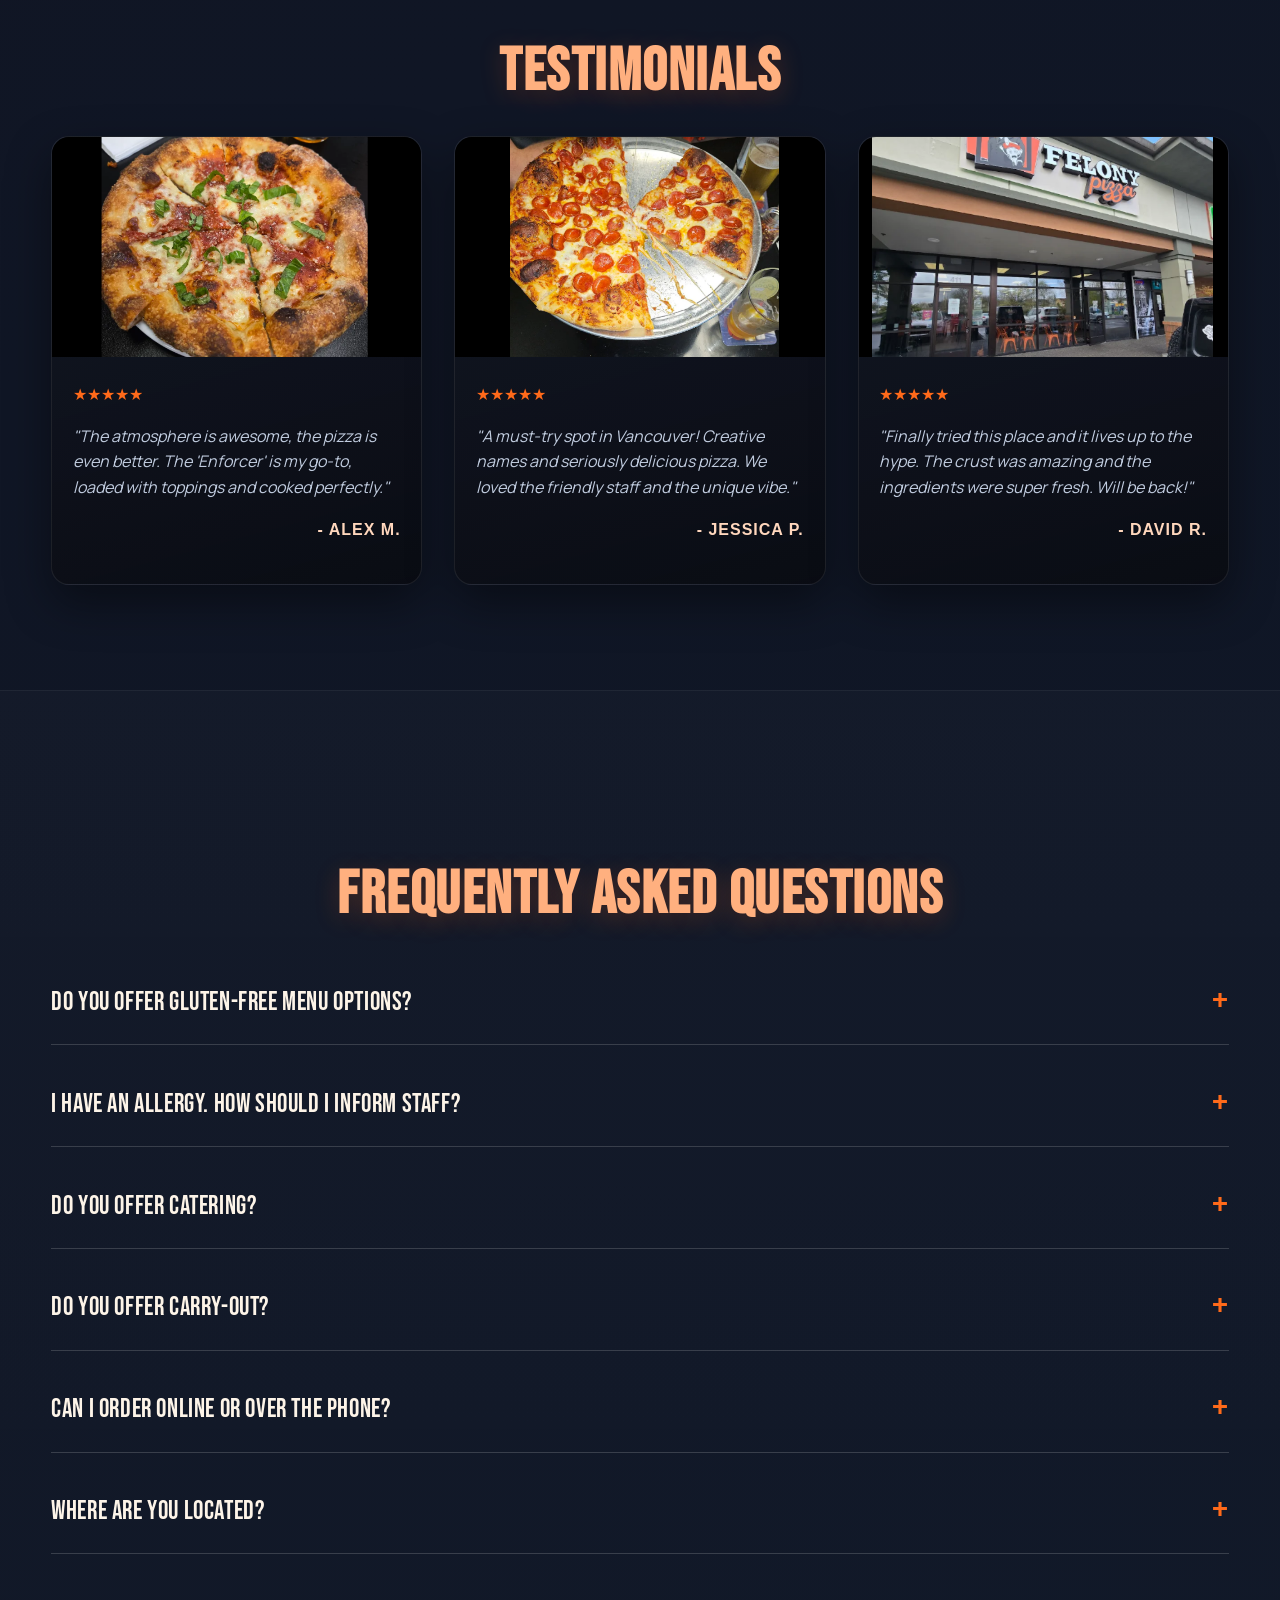
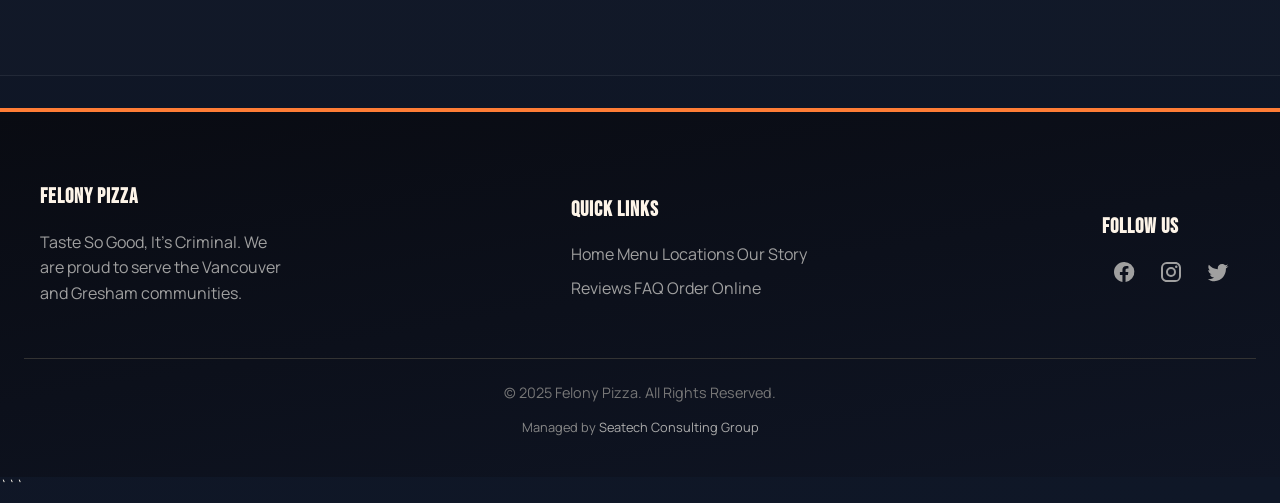
==== commit 20ec195e: "Update print statement from 'Hello' to 'Goodbye'" ====
--- a/index.html
+++ b/index.html
@@ -25,7 +25,7 @@
     <link rel="icon" type="image/png" href="img/logo.png">
     <link rel="preconnect" href="https://fonts.googleapis.com">
     <link rel="preconnect" href="https://fonts.gstatic.com" crossorigin>
-    <link href="https://fonts.googleapis.com/css2?family=Oswald:wght@700&family=Roboto:wght@400;700&display=swap" rel="stylesheet">
+    <link href="https://fonts.googleapis.com/css2?family=Bebas+Neue&family=Manrope:wght@400;500;700;800&display=swap" rel="stylesheet">
     <style>
         :root {
             --primary-color: #f17333; /* Orange from new Logo */
@@ -329,35 +329,48 @@
 
         /* --- Menu Tabs --- */
         .menu-tabs {
-            display: flex;
-            justify-content: center;
-            margin-bottom: 2em;
-            flex-wrap: wrap;
+            display: grid;
+            grid-template-columns: repeat(auto-fit, minmax(220px, 1fr));
+            gap: 0.75em;
+            margin: 0 auto 1.5em auto;
+            max-width: 640px;
         }
         .tab-button {
-            background: var(--light-bg);
-            border: 1px solid #333;
-            padding: 1em 2em;
+            background: linear-gradient(135deg, #1e1e1e, #101010);
+            border: 1px solid #3a3a3a;
+            border-radius: 10px;
+            padding: 1em 1.25em;
             cursor: pointer;
             font-family: 'Oswald', sans-serif;
-            font-size: 1.2em;
+            font-size: 1.05em;
+            letter-spacing: 0.5px;
             color: var(--text-color-light);
             text-transform: uppercase;
-            transition: background-color 0.3s ease, color 0.3s ease;
-            margin: 5px;
-        }
-        .tab-button:first-of-type {
-            border-top-left-radius: 8px;
-            border-bottom-left-radius: 8px;
-        }
-        .tab-button:last-of-type {
-            border-top-right-radius: 8px;
-            border-bottom-right-radius: 8px;
+            transition: transform 0.2s ease, border-color 0.2s ease, background-color 0.2s ease;
+            margin: 0;
+        }
+        .tab-button:hover {
+            border-color: var(--primary-color);
+            transform: translateY(-2px);
         }
         .tab-button.active {
-            background: var(--primary-color);
+            background: linear-gradient(135deg, #f17333, #d1642a);
+            border-color: var(--primary-color);
             color: #000;
             font-weight: bold;
+        }
+        .pricing-sync-note {
+            margin: 0 auto 1.5em auto;
+            max-width: 760px;
+            background: rgba(241, 115, 51, 0.14);
+            border: 1px solid rgba(241, 115, 51, 0.55);
+            border-left: 4px solid var(--primary-color);
+            color: var(--text-color-light);
+            padding: 0.85em 1.1em;
+            border-radius: 10px;
+            text-align: center;
+            font-weight: 700;
+            letter-spacing: 0.2px;
         }
         .menu-content {
             display: none;
@@ -894,6 +907,611 @@
             .footer-col h4 { font-size: 1.3em; }
         }
 
+        /* --- 2026 Redesign Override Layer --- */
+        :root {
+            --primary-color: #ff6a1a;
+            --accent-color: #ffd166;
+            --ink-900: #0b0d12;
+            --ink-850: #111521;
+            --ink-800: #171d2d;
+            --ink-700: #222b3f;
+            --paper: #f8f3e7;
+            --muted: #9aa6bf;
+            --border-glow: rgba(255, 106, 26, 0.38);
+            --shadow-heavy: 0 18px 45px rgba(0, 0, 0, 0.42);
+            --radius-lg: 18px;
+            --radius-md: 12px;
+        }
+
+        html {
+            scroll-behavior: smooth;
+        }
+
+        body {
+            font-family: 'Manrope', sans-serif;
+            color: var(--paper);
+            background:
+                radial-gradient(circle at 16% 12%, rgba(255, 106, 26, 0.22), transparent 35%),
+                radial-gradient(circle at 84% 8%, rgba(255, 209, 102, 0.14), transparent 35%),
+                linear-gradient(145deg, #08090d 0%, #111523 45%, #0f1727 100%);
+            min-height: 100vh;
+        }
+
+        body::before {
+            content: '';
+            position: fixed;
+            inset: 0;
+            pointer-events: none;
+            background-image:
+                linear-gradient(rgba(255, 255, 255, 0.03) 1px, transparent 1px),
+                linear-gradient(90deg, rgba(255, 255, 255, 0.03) 1px, transparent 1px);
+            background-size: 26px 26px;
+            mask-image: radial-gradient(circle at center, black 55%, transparent 100%);
+            opacity: 0.35;
+            z-index: -1;
+        }
+
+        h1, h2, h3, h4, h5, h6 {
+            font-family: 'Bebas Neue', sans-serif;
+            letter-spacing: 1px;
+        }
+
+        .container {
+            width: min(1180px, 92vw);
+            padding: 2.25rem 0;
+        }
+
+        header {
+            position: relative;
+            padding: 2.4rem 1rem 1.5rem;
+            background:
+                linear-gradient(120deg, rgba(255, 106, 26, 0.2), rgba(14, 20, 36, 0.9)),
+                url('img/crimescene.png') center/cover no-repeat;
+            border-bottom: 1px solid rgba(255, 255, 255, 0.08);
+        }
+
+        header::after {
+            content: '';
+            position: absolute;
+            inset: auto 0 0;
+            height: 40%;
+            background: linear-gradient(to top, rgba(0, 0, 0, 0.65), transparent);
+            pointer-events: none;
+        }
+
+        header .logo-container img {
+            max-width: 360px;
+            filter: drop-shadow(0 10px 25px rgba(0, 0, 0, 0.55));
+        }
+
+        .header-contact {
+            margin-top: 1.1rem;
+            display: flex;
+            justify-content: center;
+            flex-wrap: wrap;
+            gap: 0.9rem;
+            position: relative;
+            z-index: 1;
+        }
+
+        .header-contact span {
+            margin: 0;
+            padding: 0.45rem 0.8rem;
+            background: rgba(12, 17, 30, 0.72);
+            border: 1px solid rgba(255, 255, 255, 0.12);
+            border-radius: 999px;
+            font-size: 0.9rem;
+            letter-spacing: 0.35px;
+        }
+
+        .header-contact strong {
+            color: var(--accent-color);
+        }
+
+        .sticky-nav {
+            display: flex;
+            justify-content: center;
+            align-items: center;
+            background: rgba(8, 11, 19, 0.94);
+            backdrop-filter: blur(10px);
+            border-bottom: 1px solid var(--border-glow);
+            box-shadow: 0 10px 25px rgba(0, 0, 0, 0.38);
+            padding: 0.75rem 1rem;
+            gap: 12px;
+        }
+
+        .nav-links-container {
+            flex: 0 1 auto;
+            gap: 0.35rem;
+        }
+
+        .nav-actions {
+            display: flex;
+            align-items: center;
+            justify-content: center;
+            margin-left: 0;
+            gap: 0.55rem;
+        }
+
+        .sticky-nav a {
+            margin: 0;
+            padding: 0.35rem 0.72rem;
+            border-radius: 8px;
+            font-family: 'Bebas Neue', sans-serif;
+            font-size: 0.98rem;
+            letter-spacing: 0.5px;
+        }
+
+        .sticky-nav a:hover {
+            background: rgba(255, 106, 26, 0.16);
+            color: #ffd6ba;
+        }
+
+        .order-online-btn {
+            background: linear-gradient(130deg, #ff8b3d, #ff6a1a);
+            color: #0f121a !important;
+            border: 1px solid rgba(255, 255, 255, 0.15);
+            border-radius: 999px;
+            font-family: 'Bebas Neue', sans-serif;
+            font-size: 0.94rem;
+            letter-spacing: 0.6px;
+            box-shadow: 0 10px 24px rgba(255, 106, 26, 0.33);
+        }
+
+        .phone-btn {
+            background: rgba(255, 255, 255, 0.08);
+            color: var(--paper) !important;
+            box-shadow: none;
+            display: none;
+        }
+
+        .phone-btn:hover {
+            background: rgba(255, 255, 255, 0.16);
+            color: #ffffff !important;
+        }
+
+        .order-online-btn:hover {
+            background: linear-gradient(130deg, #ff9f5f, #ff7a30);
+            transform: translateY(-1px);
+        }
+
+        .section {
+            padding: 4.3rem 0;
+        }
+
+        .section-light {
+            background: linear-gradient(180deg, rgba(255, 255, 255, 0.02), rgba(255, 255, 255, 0.01));
+            border-top: 1px solid rgba(255, 255, 255, 0.06);
+            border-bottom: 1px solid rgba(255, 255, 255, 0.06);
+        }
+
+        h2 {
+            font-size: clamp(2.4rem, 5vw, 3.8rem);
+            letter-spacing: 1.5px;
+            margin-bottom: 1rem;
+            color: #ffb07f;
+            text-shadow: 0 6px 24px rgba(255, 106, 26, 0.22);
+        }
+
+        #stylish-home-section {
+            border-radius: 22px;
+            margin: 1.5rem auto 0;
+            width: min(1240px, 94vw);
+            border: 1px solid rgba(255, 255, 255, 0.09);
+            box-shadow: var(--shadow-heavy);
+        }
+
+        .stylish-container {
+            align-items: stretch;
+            gap: 2rem;
+        }
+
+        .stylish-left, .stylish-right {
+            background: rgba(11, 14, 22, 0.62);
+            border: 1px solid rgba(255, 255, 255, 0.08);
+            border-radius: var(--radius-lg);
+            padding: 1.2rem;
+        }
+
+        .stylish-left h2 {
+            font-size: clamp(2.2rem, 6vw, 4.2rem);
+            color: #ffc29d;
+            margin-bottom: 0.2rem;
+        }
+
+        .stylish-left p {
+            color: #d8e0f2;
+            max-width: 56ch;
+        }
+
+        .background-selector h4 {
+            letter-spacing: 0.5px;
+            color: #ffd9bc;
+        }
+
+        .bg-btn {
+            background: rgba(255, 255, 255, 0.05);
+            border: 1px solid rgba(255, 255, 255, 0.2);
+            border-radius: 999px;
+            color: #e8edfb;
+            font-weight: 700;
+        }
+
+        .bg-btn.active, .bg-btn:hover {
+            background: linear-gradient(120deg, #ff8b3d, #ff6a1a);
+            color: #0f1118;
+            border-color: rgba(255, 255, 255, 0.45);
+        }
+
+        .slider-container,
+        .video-container,
+        .review-card,
+        .menu-category,
+        .location-card {
+            border-radius: var(--radius-lg);
+            border: 1px solid rgba(255, 255, 255, 0.08);
+            box-shadow: var(--shadow-heavy);
+            background: linear-gradient(165deg, rgba(20, 25, 38, 0.86), rgba(10, 12, 19, 0.96));
+        }
+
+        .slider-nav {
+            border-radius: 10px;
+            background: rgba(7, 9, 15, 0.76);
+            border: 1px solid rgba(255, 255, 255, 0.18);
+        }
+
+        .menu-tabs {
+            max-width: 760px;
+            gap: 0.9rem;
+        }
+
+        .tab-button {
+            font-family: 'Bebas Neue', sans-serif;
+            font-size: 1.15rem;
+            letter-spacing: 1px;
+        }
+
+        .pricing-sync-note {
+            background: linear-gradient(90deg, rgba(255, 106, 26, 0.22), rgba(255, 209, 102, 0.1));
+            border-color: rgba(255, 165, 90, 0.55);
+            color: #ffe7d4;
+        }
+
+        .menu-category h3 {
+            color: #ffd4ba;
+            border-bottom-color: #ff8f52;
+            letter-spacing: 0.8px;
+        }
+
+        .menu-item {
+            margin-bottom: 1.35rem;
+            padding-bottom: 1.1rem;
+            border-bottom: 1px dashed rgba(255, 255, 255, 0.15);
+        }
+
+        .menu-item:last-child {
+            border-bottom: none;
+            margin-bottom: 0.4rem;
+        }
+
+        .menu-item-name {
+            font-family: 'Bebas Neue', sans-serif;
+            font-size: 1.45rem;
+            letter-spacing: 0.5px;
+        }
+
+        .menu-item-price {
+            color: #ffd166;
+            font-size: 1.18rem;
+        }
+
+        .menu-item-description,
+        .menu-intro,
+        .menu-legend,
+        .review-text,
+        .faq-answer,
+        .location-card p {
+            color: #c1ccdf;
+        }
+
+        .commissary-list li {
+            border-bottom: 1px dashed rgba(255, 255, 255, 0.13);
+            padding: 0.25rem 0;
+        }
+
+        .review-content {
+            padding: 1.1rem 1.3rem 1.3rem;
+        }
+
+        .review-card img {
+            height: 220px;
+        }
+
+        .review-author {
+            color: #ffd7bd;
+        }
+
+        .location-card h3 {
+            color: #ffbc93;
+            letter-spacing: 0.8px;
+        }
+
+        .location-card .hours-list li {
+            border-bottom-color: rgba(255, 255, 255, 0.2);
+        }
+
+        .location-card a.button {
+            border-radius: 999px;
+            background: linear-gradient(130deg, #ff8b3d, #ff6a1a);
+            color: #0f121a;
+            font-family: 'Bebas Neue', sans-serif;
+            letter-spacing: 1px;
+            font-size: 1.05rem;
+        }
+
+        .location-card a.button:hover {
+            background: linear-gradient(130deg, #ffa15f, #ff7b30);
+            transform: translateY(-2px);
+        }
+
+        .faq-item {
+            border-bottom-color: rgba(255, 255, 255, 0.16);
+        }
+
+        .faq-question {
+            font-family: 'Bebas Neue', sans-serif;
+            font-size: 1.65rem;
+            letter-spacing: 0.6px;
+        }
+
+        footer {
+            background: linear-gradient(170deg, #090b12, #0f1524);
+            border-top-color: #ff7d36;
+        }
+
+        .footer-col a:hover,
+        .management-credit a:hover {
+            color: #ffc08e;
+        }
+
+        .modal-content {
+            background: linear-gradient(170deg, #131a2b, #0b101b);
+            border: 1px solid rgba(255, 255, 255, 0.16);
+            border-radius: 16px;
+            box-shadow: var(--shadow-heavy);
+        }
+
+        .location-choice {
+            border-radius: 12px;
+            border: 1px solid rgba(255, 255, 255, 0.15);
+            background: rgba(255, 255, 255, 0.03);
+        }
+
+        .location-choice:hover {
+            border-color: var(--border-glow);
+            background: rgba(255, 106, 26, 0.12);
+        }
+
+        @media (max-width: 900px) {
+            .sticky-nav {
+                justify-content: space-between;
+            }
+
+            .hamburger-menu {
+                display: block;
+            }
+
+            .nav-links-container {
+                width: 100%;
+                display: none;
+                flex-direction: column;
+                align-items: flex-start;
+                gap: 0.5rem;
+                padding-top: 0.5rem;
+            }
+
+            .nav-links-container.active {
+                display: flex;
+            }
+
+            .sticky-nav a {
+                width: 100%;
+                text-align: left;
+            }
+
+            .order-online-btn {
+                order: -1;
+            }
+
+            .stylish-container {
+                flex-direction: column;
+            }
+
+            .section {
+                padding: 3.2rem 0;
+            }
+        }
+
+        @media (max-width: 600px) {
+            .container {
+                width: min(1180px, 94vw);
+            }
+
+            .stylish-left, .stylish-right,
+            .menu-category, .location-card {
+                padding: 1rem;
+            }
+
+            .faq-question {
+                font-size: 1.4rem;
+            }
+        }
+
+        /* --- Mobile Optimization Final Pass --- */
+        *, *::before, *::after {
+            box-sizing: border-box;
+        }
+
+        img, video, iframe {
+            max-width: 100%;
+            height: auto;
+        }
+
+        @media (max-width: 900px) {
+            html, body {
+                overflow-x: hidden;
+            }
+
+            .header-contact {
+                display: none !important;
+            }
+
+            .sticky-nav {
+                display: flex;
+                padding: 0.65rem 0.75rem;
+                align-items: center;
+                flex-wrap: wrap;
+                gap: 0.5rem;
+            }
+
+            .nav-actions {
+                order: 2;
+                width: 100%;
+                justify-content: center;
+            }
+
+            .order-online-btn,
+            .phone-btn {
+                order: 1;
+                padding: 0.45rem 0.95rem;
+                width: auto !important;
+            }
+
+            .phone-btn {
+                display: inline-flex;
+                align-items: center;
+            }
+
+            .hamburger-menu {
+                order: 1;
+                margin-left: auto;
+            }
+
+            .nav-links-container {
+                order: 3;
+                position: relative !important;
+                top: auto !important;
+                left: auto !important;
+                width: 100%;
+                margin-top: 0.4rem;
+                padding: 0.4rem !important;
+                background: rgba(8, 11, 19, 0.92) !important;
+                border: 1px solid rgba(255, 255, 255, 0.14);
+                border-radius: 12px;
+                box-shadow: none;
+            }
+
+            .sticky-nav a:not(.order-online-btn) {
+                width: 100%;
+                text-align: left;
+                border-top: none !important;
+                padding: 0.65rem 0.75rem !important;
+            }
+
+            .nav-actions a {
+                width: auto !important;
+                text-align: center !important;
+                border-top: none !important;
+                padding: 0.45rem 0.95rem !important;
+            }
+
+            .header-contact {
+                gap: 0.45rem;
+            }
+
+            .header-contact span {
+                font-size: 0.82rem;
+                padding: 0.35rem 0.62rem;
+            }
+
+            .section {
+                padding: 2.6rem 0;
+            }
+
+            #stylish-home-section {
+                width: 94vw;
+                padding: 1rem;
+            }
+
+            .stylish-left h2,
+            .stylish-left p {
+                text-align: center;
+            }
+
+            .menu-tabs {
+                grid-template-columns: 1fr;
+            }
+
+            .tab-button {
+                width: 100%;
+            }
+
+            .menu-item-header {
+                flex-wrap: wrap;
+                align-items: flex-start;
+                gap: 0.2rem 0.8rem;
+            }
+
+            .commissary-grid {
+                grid-template-columns: 1fr;
+            }
+
+            .locations-grid {
+                grid-template-columns: 1fr;
+            }
+
+            .location-card .hours-list li {
+                gap: 0.6rem;
+                align-items: flex-start;
+            }
+
+            .footer-grid {
+                gap: 1rem;
+            }
+
+            .footer-col {
+                max-width: none;
+            }
+        }
+
+        @media (max-width: 600px) {
+            h2 {
+                font-size: 2rem !important;
+            }
+
+            .stylish-left h2 {
+                font-size: 2.1rem !important;
+            }
+
+            .menu-item-name {
+                font-size: 1.2rem;
+            }
+
+            .menu-item-description {
+                font-size: 0.92rem;
+            }
+
+            .location-card a.button {
+                width: 100%;
+            }
+        }
+
+        @media (max-width: 420px) {
+            .header-contact {
+                flex-direction: column;
+                align-items: center;
+            }
+        }
     </style>
     <script type="application/ld+json">
     {
@@ -965,7 +1583,10 @@
             <a href="#faq">FAQ</a>
             <a href="#contact">Contact</a>
         </div>
-        <a href="#" class="order-online-btn" id="orderBtn">Order Online</a>
+        <div class="nav-actions">
+            <a href="#" class="order-online-btn" id="orderBtn">Order Online</a>
+            <a href="#" class="order-online-btn phone-btn" id="phoneBtn">Call Now</a>
+        </div>
         <button class="hamburger-menu" id="hamburger">
             <span class="bar"></span>
             <span class="bar"></span>
@@ -1114,35 +1735,37 @@
             </div>
 
             <div id="Gresham" class="menu-content">
+                <p class="menu-legend">v: vegetarian, v+: vegan, gf: gluten free</p>
                  <div class="menu-grid">
                     <div class="menu-category">
                         <h3>Appetizers / Desserts</h3>
                         <div class="menu-item"><div class="menu-item-header"><div class="menu-item-name">Jail House Wings</div><div class="menu-item-price">8/$13 - 16/$24</div></div><div class="menu-item-description">Choice of Spicy Buffalo, Peach BBQ, Creamy Garlic Parmesan, Roasted Garlic Pepper, Orange Chicken, Korean Pepper & Sweet Chilli, or Pineapple Mango Habanero. Served with blue cheese or ranch.</div></div>
                         <div class="menu-item"><div class="menu-item-header"><div class="menu-item-name">Big Cheese</div><div class="menu-item-price">$8</div></div><div class="menu-item-description">Homemade and seasoned cheesy bread served with our house sauce.</div></div>
-                        <div class="menu-item"><div class="menu-item-header"><div class="menu-item-name">Cannoli</div><div class="menu-item-price">$7</div></div><div class="menu-item-description">Crisp shell with a creamy citrus-vanilla or chocolate filling.</div></div>
+                        <div class="menu-item"><div class="menu-item-header"><div class="menu-item-name">Cannoli</div><div class="menu-item-price">$8</div></div><div class="menu-item-description">Crisp shell with a creamy citrus-vanilla or chocolate filling.</div></div>
                         
                     </div>
                     <div class="menu-category">
                         <h3>Signature Pies</h3>
-                        <div class="menu-item"><div class="menu-item-header"><div class="menu-item-name">Rat Pack (v)</div><div class="menu-item-price">$14</div></div><div class="menu-item-description">A classic cheese featuring a union of red sauce, mozzarella blend, Parmesan blend, and Tillamook cheddar.</div></div>
-                        <div class="menu-item"><div class="menu-item-header"><div class="menu-item-name">The OG (v)</div><div class="menu-item-price">$16</div></div><div class="menu-item-description">A tribute to tradition, boasting rustic tomato sauce, whole milk mozzarella, Parmesan blend, and a generous sprinkle of fresh basil.</div></div>
-                        <div class="menu-item"><div class="menu-item-header"><div class="menu-item-name">The Offshore Account</div><div class="menu-item-price">$17</div></div><div class="menu-item-description">A pizza loaded with red sauce, mozzarella blend, Parmesan blend, Hill's Canadian bacon, and pineapple.</div></div>
-                        <div class="menu-item"><div class="menu-item-header"><div class="menu-item-name">Ryker's Island</div><div class="menu-item-price">$18</div></div><div class="menu-item-description">Lock in the flavor with this pizza featuring red sauce, mozzarella blend, Tillamook cheddar, and a pepperoni conviction.</div></div>
-                        <div class="menu-item"><div class="menu-item-header"><div class="menu-item-name">The Green Light (v)</div><div class="menu-item-price">$21</div></div><div class="menu-item-description">Red sauce, mozzarella blend, Parmesan blend, mushroom, red onion, green bell pepper, black olive, artichoke hearts, and fresh tomato.</div></div>
-                        <div class="menu-item"><div class="menu-item-header"><div class="menu-item-name">Enforcer</div><div class="menu-item-price">$22</div></div><div class="menu-item-description">Red sauce, mozzarella blend, Tillamook cheddar, house fennel sausage, pepperoni, Hill's Canadian bacon, and a hint of fresh garlic.</div></div>
-                        <div class="menu-item"><div class="menu-item-header"><div class="menu-item-name">The Genovese</div><div class="menu-item-price">$21</div></div><div class="menu-item-description">A blend of alfredo sauce, pesto, chicken, mozzarella, Parmesan blend, red onion, artichoke hearts, and fresh tomato.</div></div>
-                        <div class="menu-item"><div class="menu-item-header"><div class="menu-item-name">Like A Boss</div><div class="menu-item-price">$21</div></div><div class="menu-item-description">Break free from the ordinary and build your own pizza, choosing from a lineup of fresh toppings. (Four-topping limit suggested).</div></div>
-                        <div class="menu-item"><div class="menu-item-header"><div class="menu-item-name">Fifty / Fifty</div><div class="menu-item-price">$20</div></div><div class="menu-item-description">Choose any two of our signature pizza’s for each half.</div></div>
+                        <div class="menu-item"><div class="menu-item-header"><div class="menu-item-name">Rat Pack (v)</div><div class="menu-item-price">$19</div></div><div class="menu-item-description">A classic cheese featuring a union of red sauce, mozzarella blend, Parmesan blend, and Tillamook cheddar.</div></div>
+                        <div class="menu-item"><div class="menu-item-header"><div class="menu-item-name">The OG (v)</div><div class="menu-item-price">$21</div></div><div class="menu-item-description">A tribute to tradition, boasting rustic tomato sauce, whole milk mozzarella, Parmesan blend, and a generous sprinkle of fresh basil.</div></div>
+                        <div class="menu-item"><div class="menu-item-header"><div class="menu-item-name">The Offshore Account</div><div class="menu-item-price">$22</div></div><div class="menu-item-description">A pizza loaded with red sauce, mozzarella blend, Parmesan blend, Hill's Canadian bacon, and pineapple.</div></div>
+                        <div class="menu-item"><div class="menu-item-header"><div class="menu-item-name">Ryker's Island</div><div class="menu-item-price">$24</div></div><div class="menu-item-description">Lock in the flavor with this pizza featuring red sauce, mozzarella blend, Tillamook cheddar, and a pepperoni conviction.</div></div>
+                        <div class="menu-item"><div class="menu-item-header"><div class="menu-item-name">The Green Light (v)</div><div class="menu-item-price">$26</div></div><div class="menu-item-description">Red sauce, mozzarella blend, Parmesan blend, mushroom, red onion, green bell pepper, black olive, artichoke hearts, and fresh tomato.</div></div>
+                        <div class="menu-item"><div class="menu-item-header"><div class="menu-item-name">Enforcer</div><div class="menu-item-price">$27</div></div><div class="menu-item-description">Red sauce, mozzarella blend, Tillamook cheddar, house fennel sausage, pepperoni, Hill's Canadian bacon, and a hint of fresh garlic.</div></div>
+                        <div class="menu-item"><div class="menu-item-header"><div class="menu-item-name">The Genovese</div><div class="menu-item-price">$25</div></div><div class="menu-item-description">A blend of alfredo sauce, pesto, chicken, mozzarella, Parmesan blend, red onion, artichoke hearts, and fresh tomato.</div></div>
+                        <div class="menu-item"><div class="menu-item-header"><div class="menu-item-name">Like A Boss</div><div class="menu-item-price">$26</div></div><div class="menu-item-description">Break free from the ordinary and build your own pizza, choosing from a lineup of fresh toppings. (Four-topping limit suggested).</div></div>
+                        <div class="menu-item"><div class="menu-item-header"><div class="menu-item-name">Fifty / Fifty</div><div class="menu-item-price">$25</div></div><div class="menu-item-description">Choose any two of our signature pizza’s for each half.</div></div>
                         <div class="menu-item"><div class="menu-item-header"><div class="menu-item-name">Small Time (10")</div><div class="menu-item-price">$8-$12</div></div><div class="menu-item-description">Try any of our signature pies in our newest 10" personal size!</div></div>
                         <div class="menu-item"><div class="menu-item-header"><div class="menu-item-name">Small Boss (10")</div><div class="menu-item-price">$10</div></div><div class="menu-item-description">Try 3 toppings of you choice on a 10" personal size!</div></div>
 
 
                     </div>
                      <div class="menu-category">
-                        <h3>Toppings</h3>
+                        <h3>The Commissary</h3>
+                        <p class="menu-item-description">$1 charge for any additional sauces not already included.</p>
                         <div class="commissary-grid">
                             <div>
-                                <h4>Veggies</h4>
+                                <h4>Toppings</h4>
                                 <ul class="commissary-list">
                                     <li><span>Fresh tomato</span> <span>$3</span></li>
                                     <li><span>Mushroom</span> <span>$3</span></li>
@@ -1377,6 +2000,24 @@
         </div>
     </div>
 
+    <div id="phoneModal" class="modal">
+        <div class="modal-content">
+            <span class="close-button">&times;</span>
+            <h3>Choose Your Location</h3>
+            <p>Select a location to call.</p>
+
+            <a href="tel:+13607187724" class="location-choice">
+                <strong>Vancouver</strong>
+                (360) 718-7724
+            </a>
+
+            <a href="tel:+19718045765" class="location-choice">
+                <strong>Gresham</strong>
+                (971) 804-5765
+            </a>
+        </div>
+    </div>
+
     <script>
         // --- Tab Menu Functionality ---
         function openMenu(evt, menuName) {
@@ -1397,27 +2038,48 @@
         
         // --- Modal Pop-up Functionality ---
         var locationModal = document.getElementById("locationModal");
+        var phoneModal = document.getElementById("phoneModal");
         var orderNavBtn = document.getElementById("orderBtn");
         var orderFooterBtn = document.getElementById("footerOrderBtn");
+        var phoneNavBtn = document.getElementById("phoneBtn");
         var locationCloseBtn = locationModal.querySelector(".close-button");
-        
-        function openLocationModal(e) {
-            e.preventDefault();
-            locationModal.style.display = "flex";
-        }
-
-        orderNavBtn.onclick = openLocationModal;
-        orderFooterBtn.onclick = openLocationModal;
+        var phoneCloseBtn = phoneModal.querySelector(".close-button");
+
+        function openModal(modal, e) {
+            if (e) e.preventDefault();
+            modal.style.display = "flex";
+        }
+
+        function closeModal(modal) {
+            modal.style.display = "none";
+        }
+
+        if (orderNavBtn) {
+            orderNavBtn.onclick = function(e) { openModal(locationModal, e); };
+        }
+        if (orderFooterBtn) {
+            orderFooterBtn.onclick = function(e) { openModal(locationModal, e); };
+        }
+        if (phoneNavBtn) {
+            phoneNavBtn.onclick = function(e) { openModal(phoneModal, e); };
+        }
 
         locationCloseBtn.onclick = function() {
-            locationModal.style.display = "none";
-        }
-        
+            closeModal(locationModal);
+        };
+
+        phoneCloseBtn.onclick = function() {
+            closeModal(phoneModal);
+        };
+
         window.onclick = function(event) {
             if (event.target == locationModal) {
-                locationModal.style.display = "none";
-            }
-        }
+                closeModal(locationModal);
+            }
+            if (event.target == phoneModal) {
+                closeModal(phoneModal);
+            }
+        };
 
         // --- Background Selector ---
         const bgSection = document.getElementById('stylish-home-section');
@@ -1550,4 +2212,3 @@
 </body>
 </html>
 ```
-
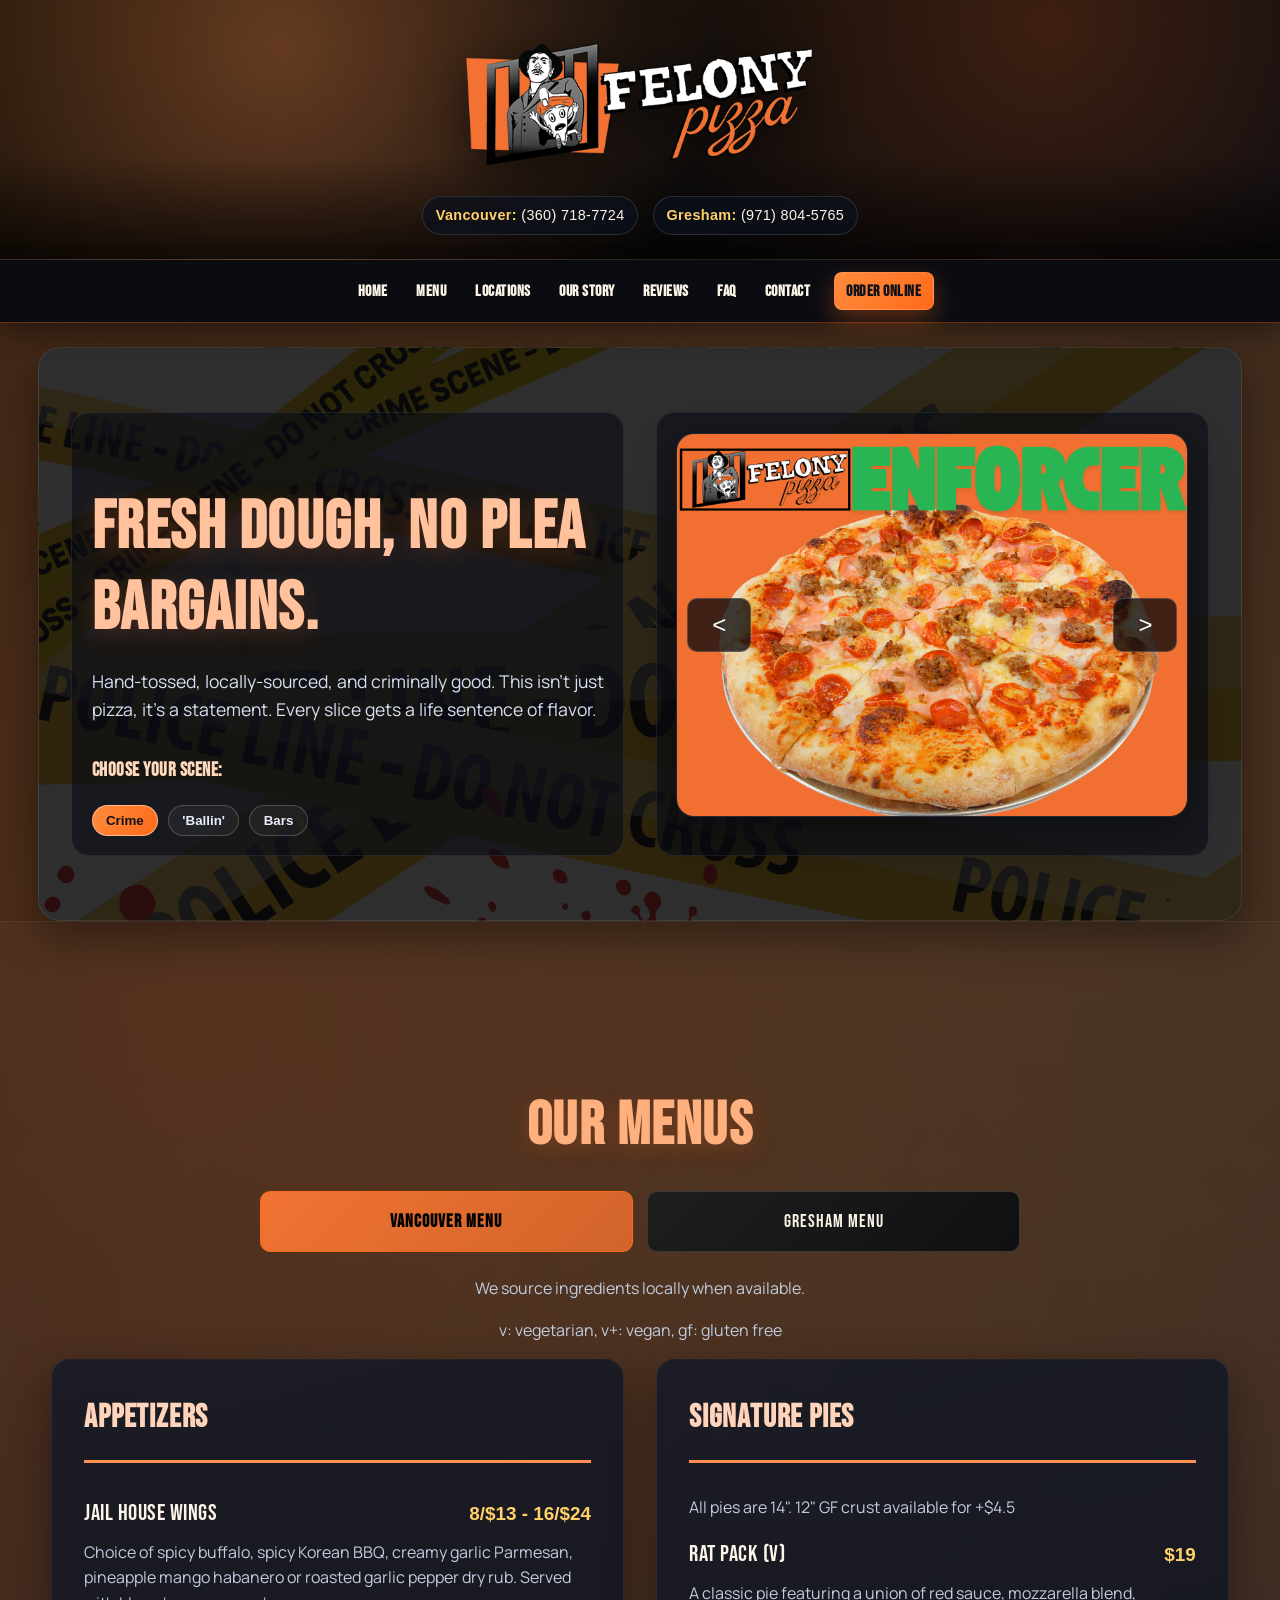
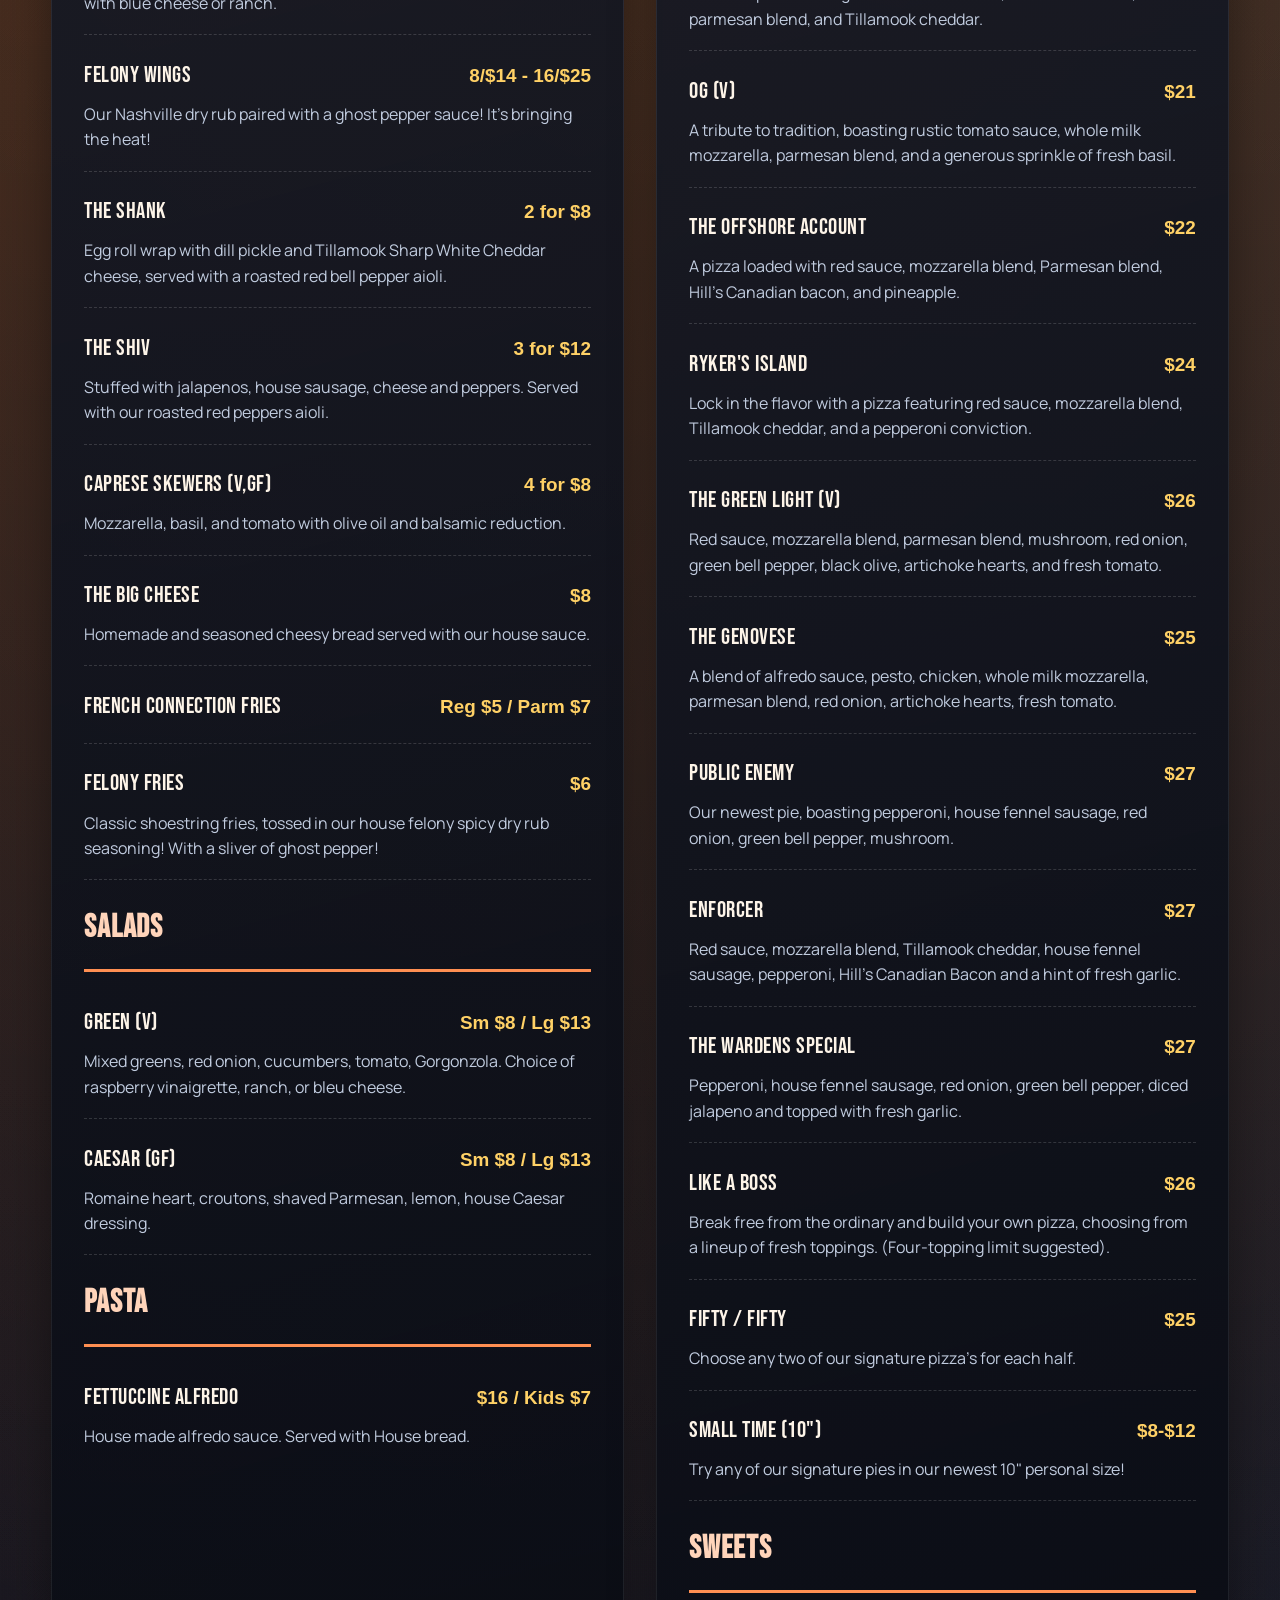
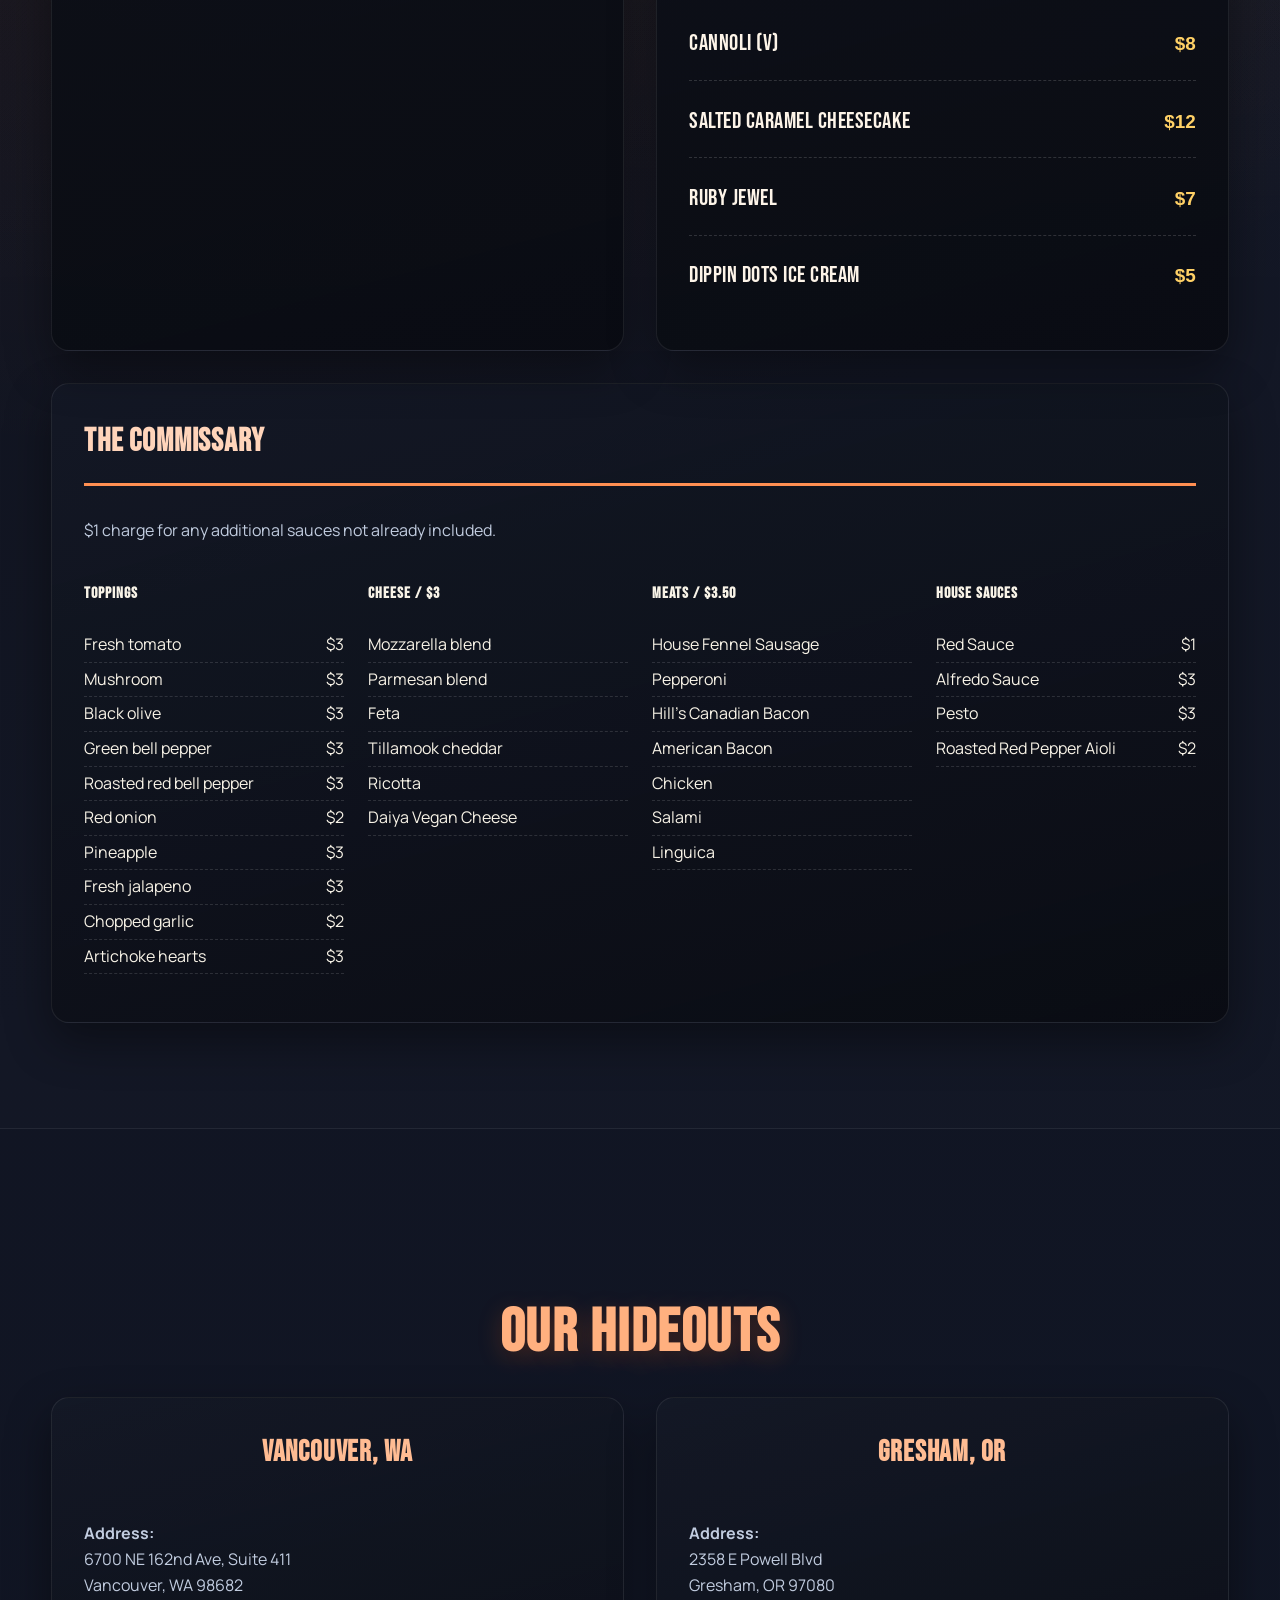
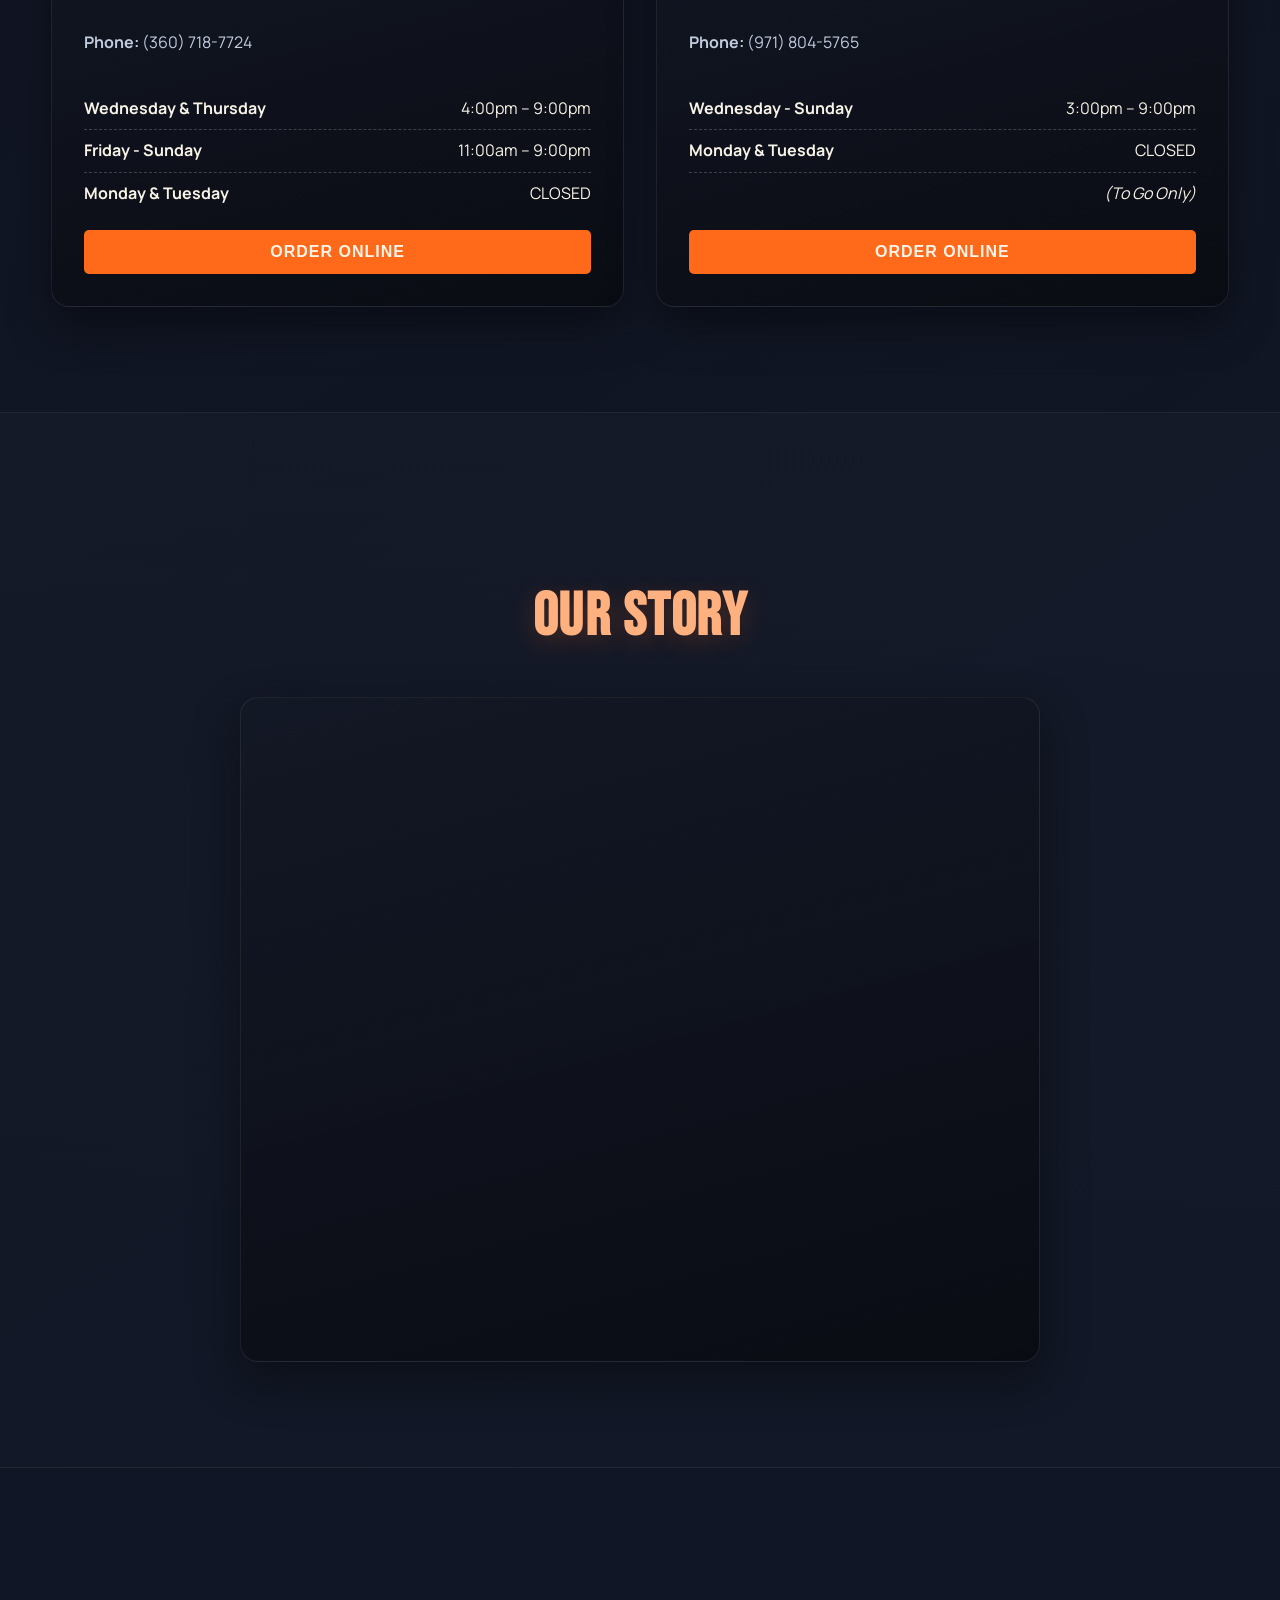
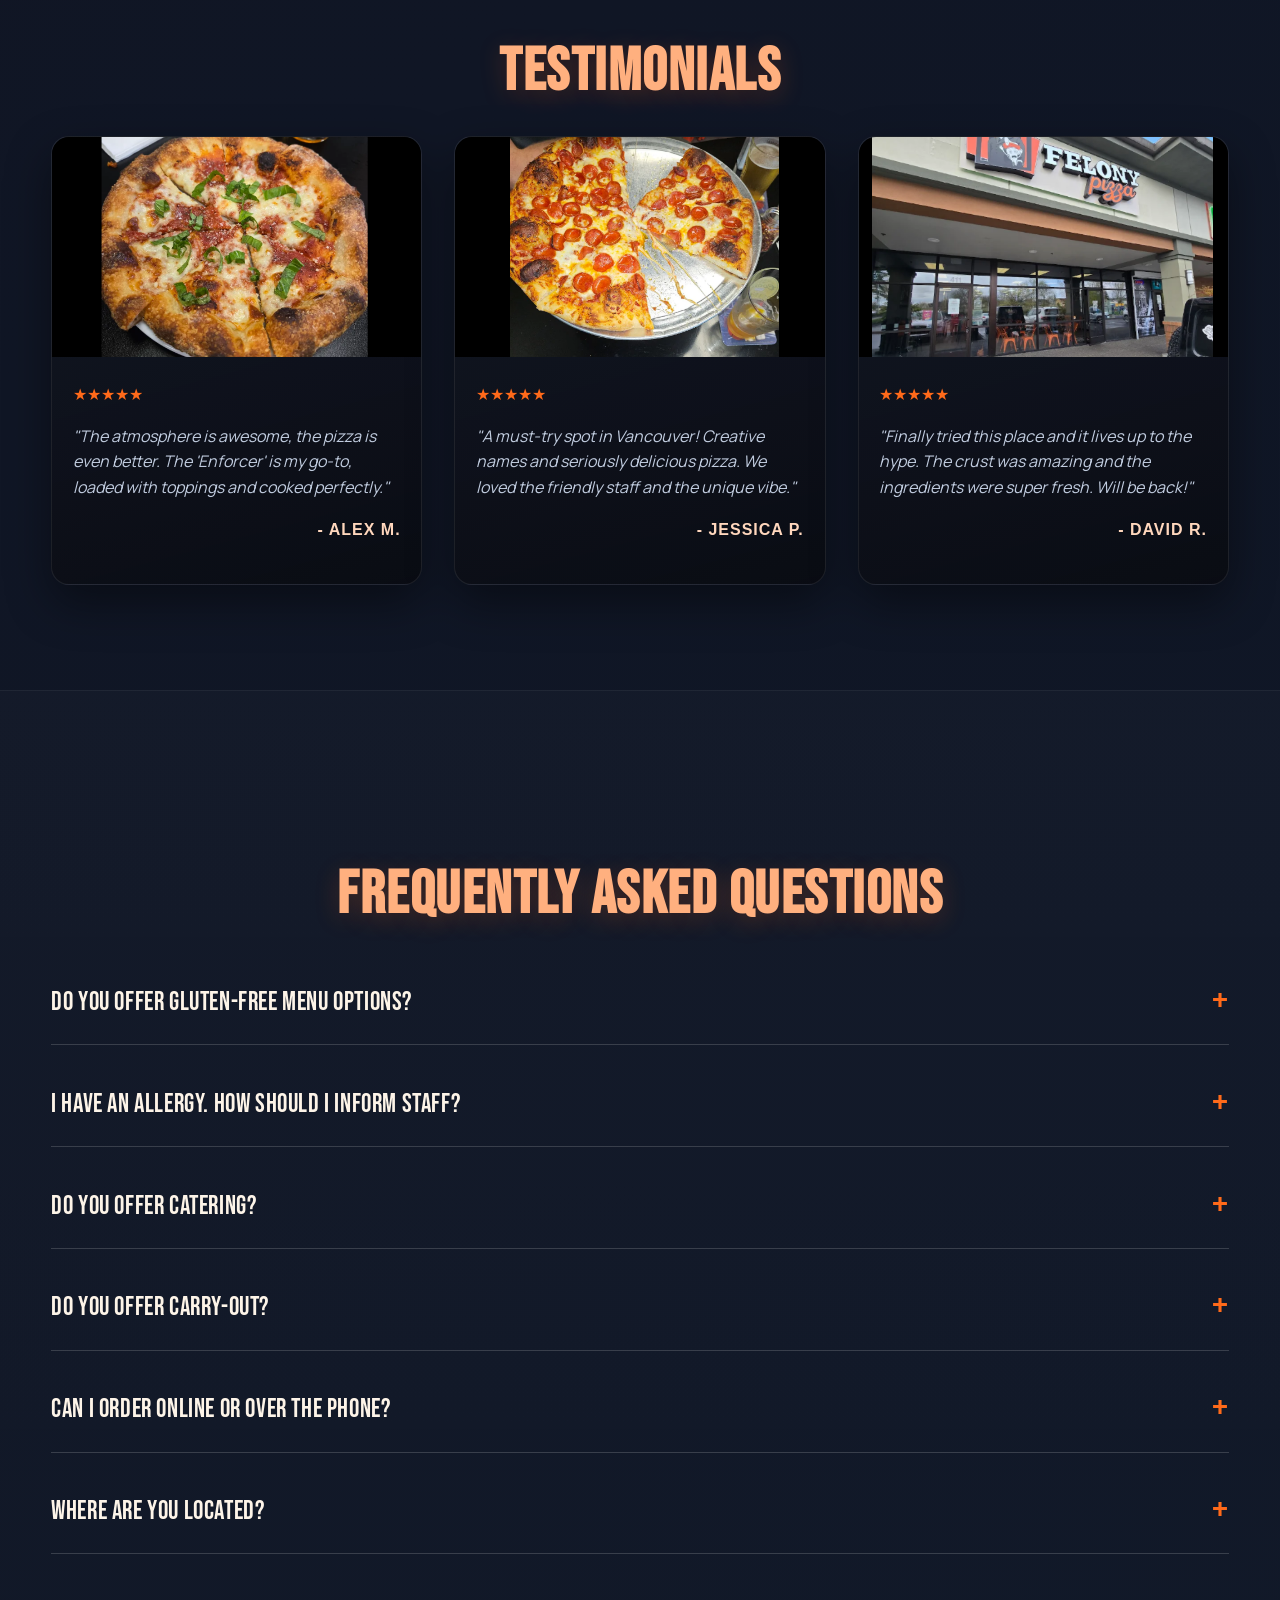
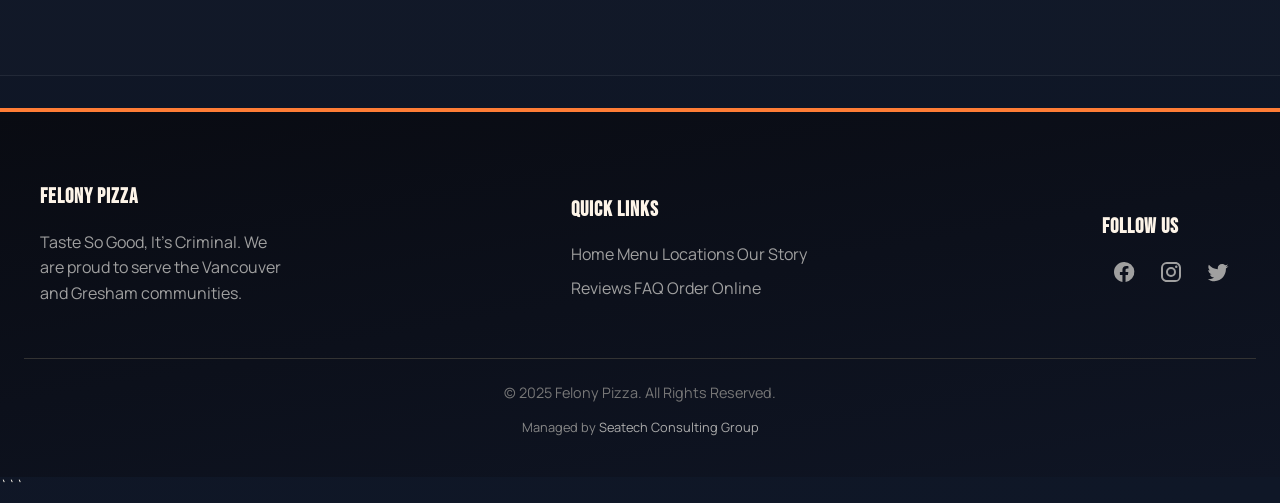
==== commit 62e19d1e: "Update index.html" ====
--- a/index.html
+++ b/index.html
@@ -965,8 +965,9 @@
             position: relative;
             padding: 2.4rem 1rem 1.5rem;
             background:
-                linear-gradient(120deg, rgba(255, 106, 26, 0.2), rgba(14, 20, 36, 0.9)),
-                url('img/crimescene.png') center/cover no-repeat;
+                radial-gradient(circle at 22% 18%, rgba(255, 145, 82, 0.34), transparent 42%),
+                radial-gradient(circle at 82% 10%, rgba(255, 106, 26, 0.2), transparent 38%),
+                linear-gradient(135deg, #191006 0%, #100d0a 40%, #090b12 100%);
             border-bottom: 1px solid rgba(255, 255, 255, 0.08);
         }
 
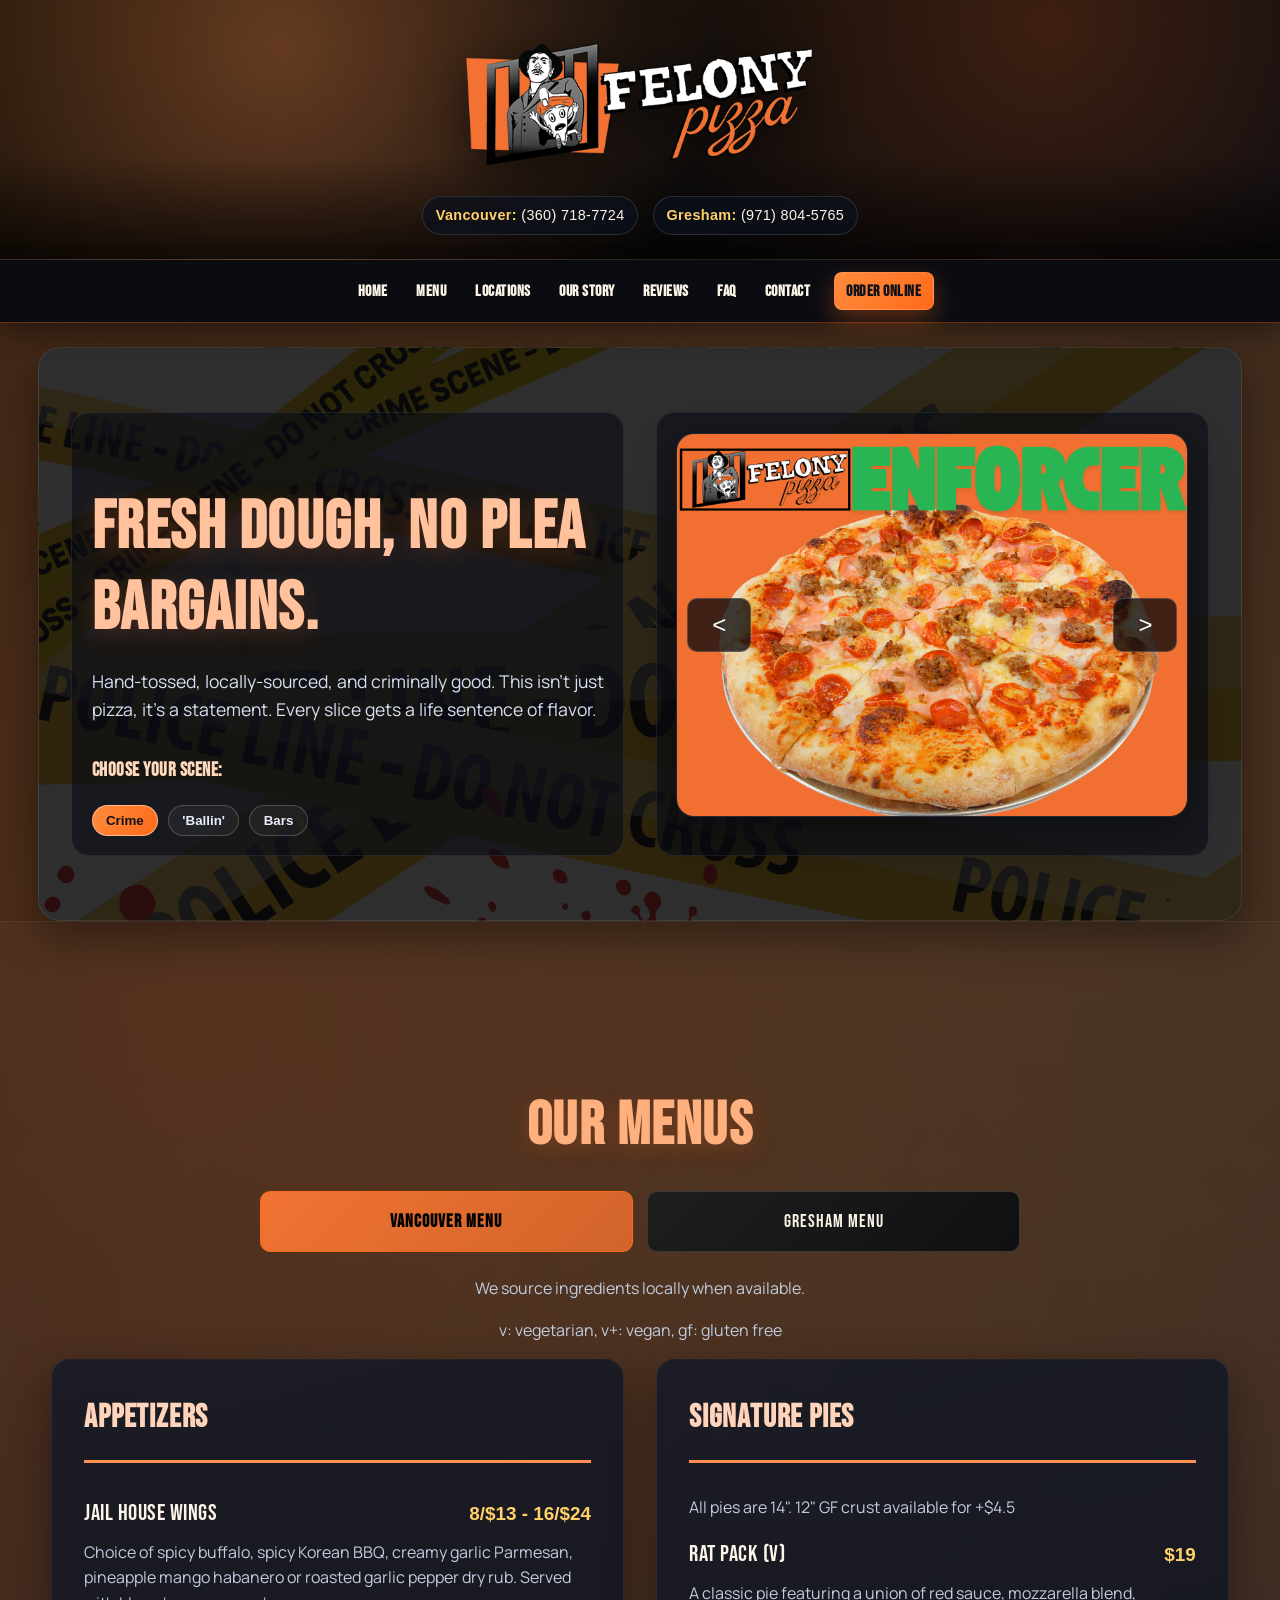
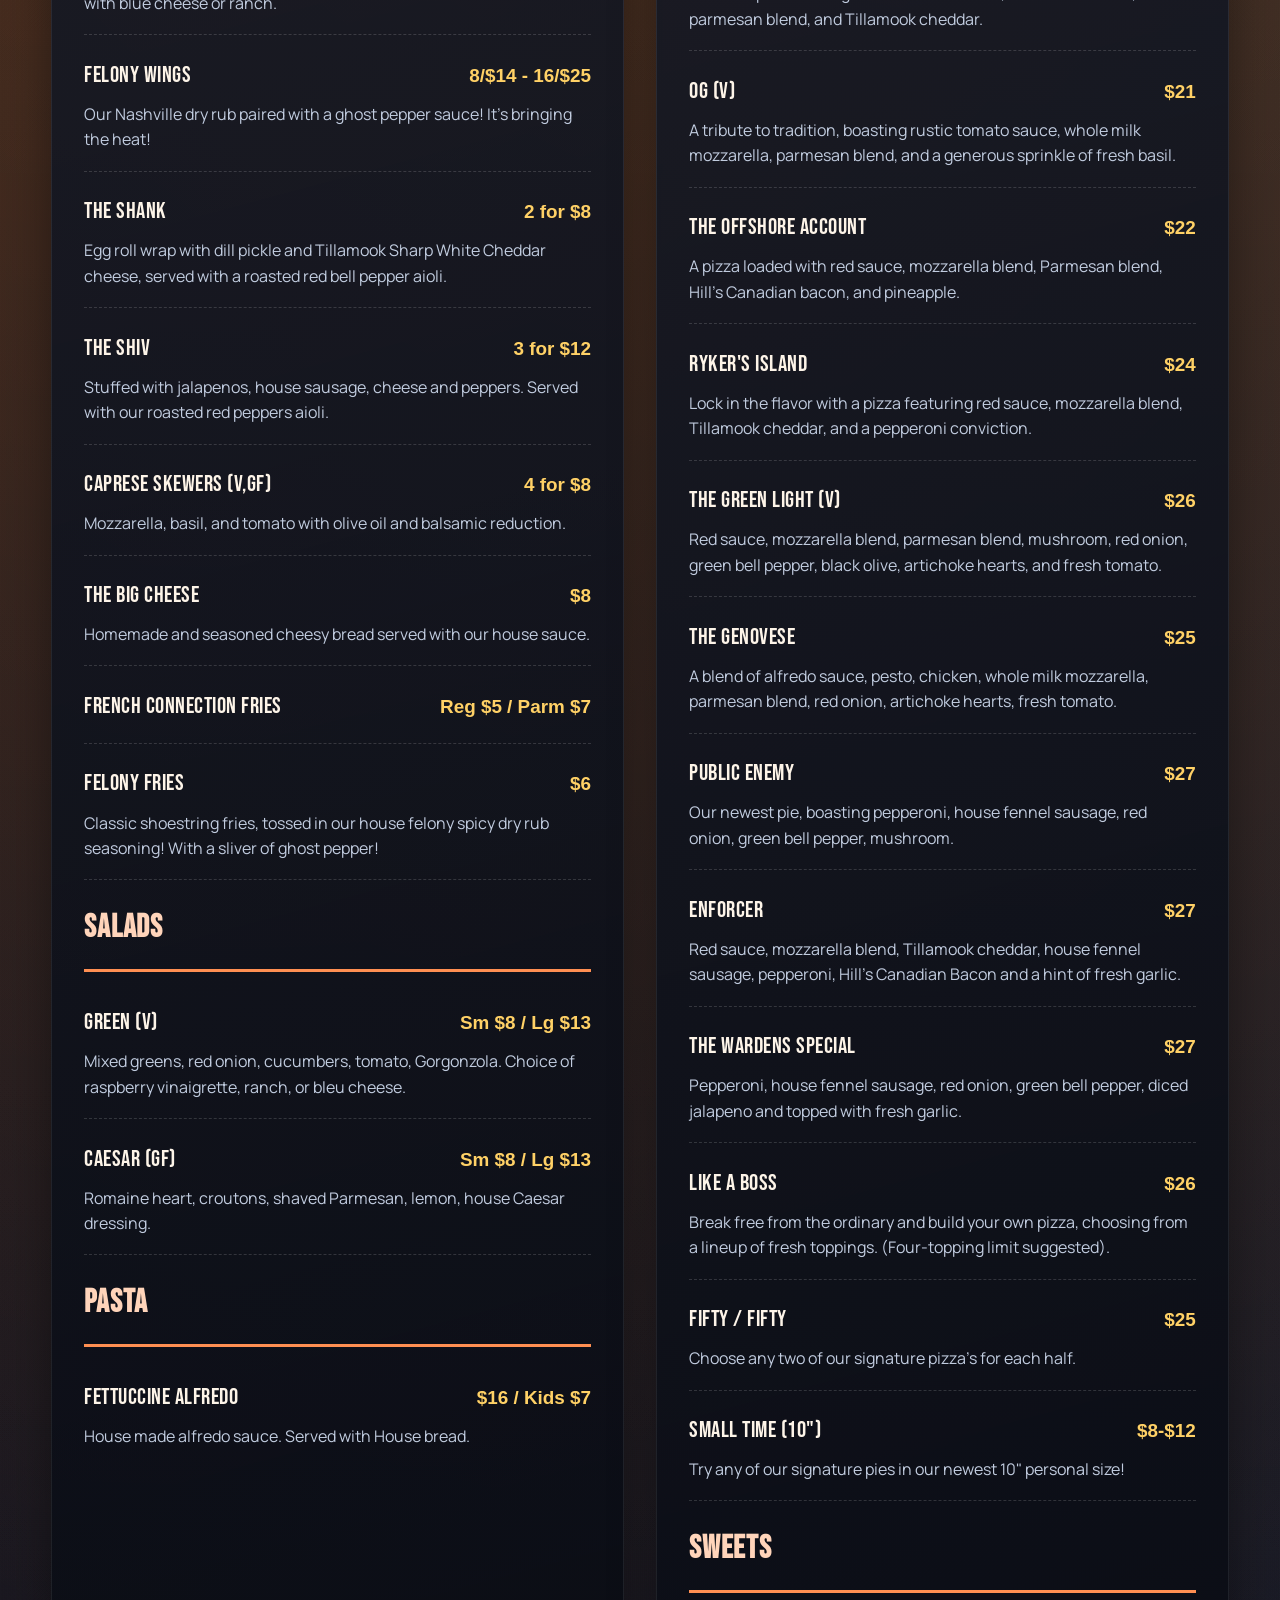
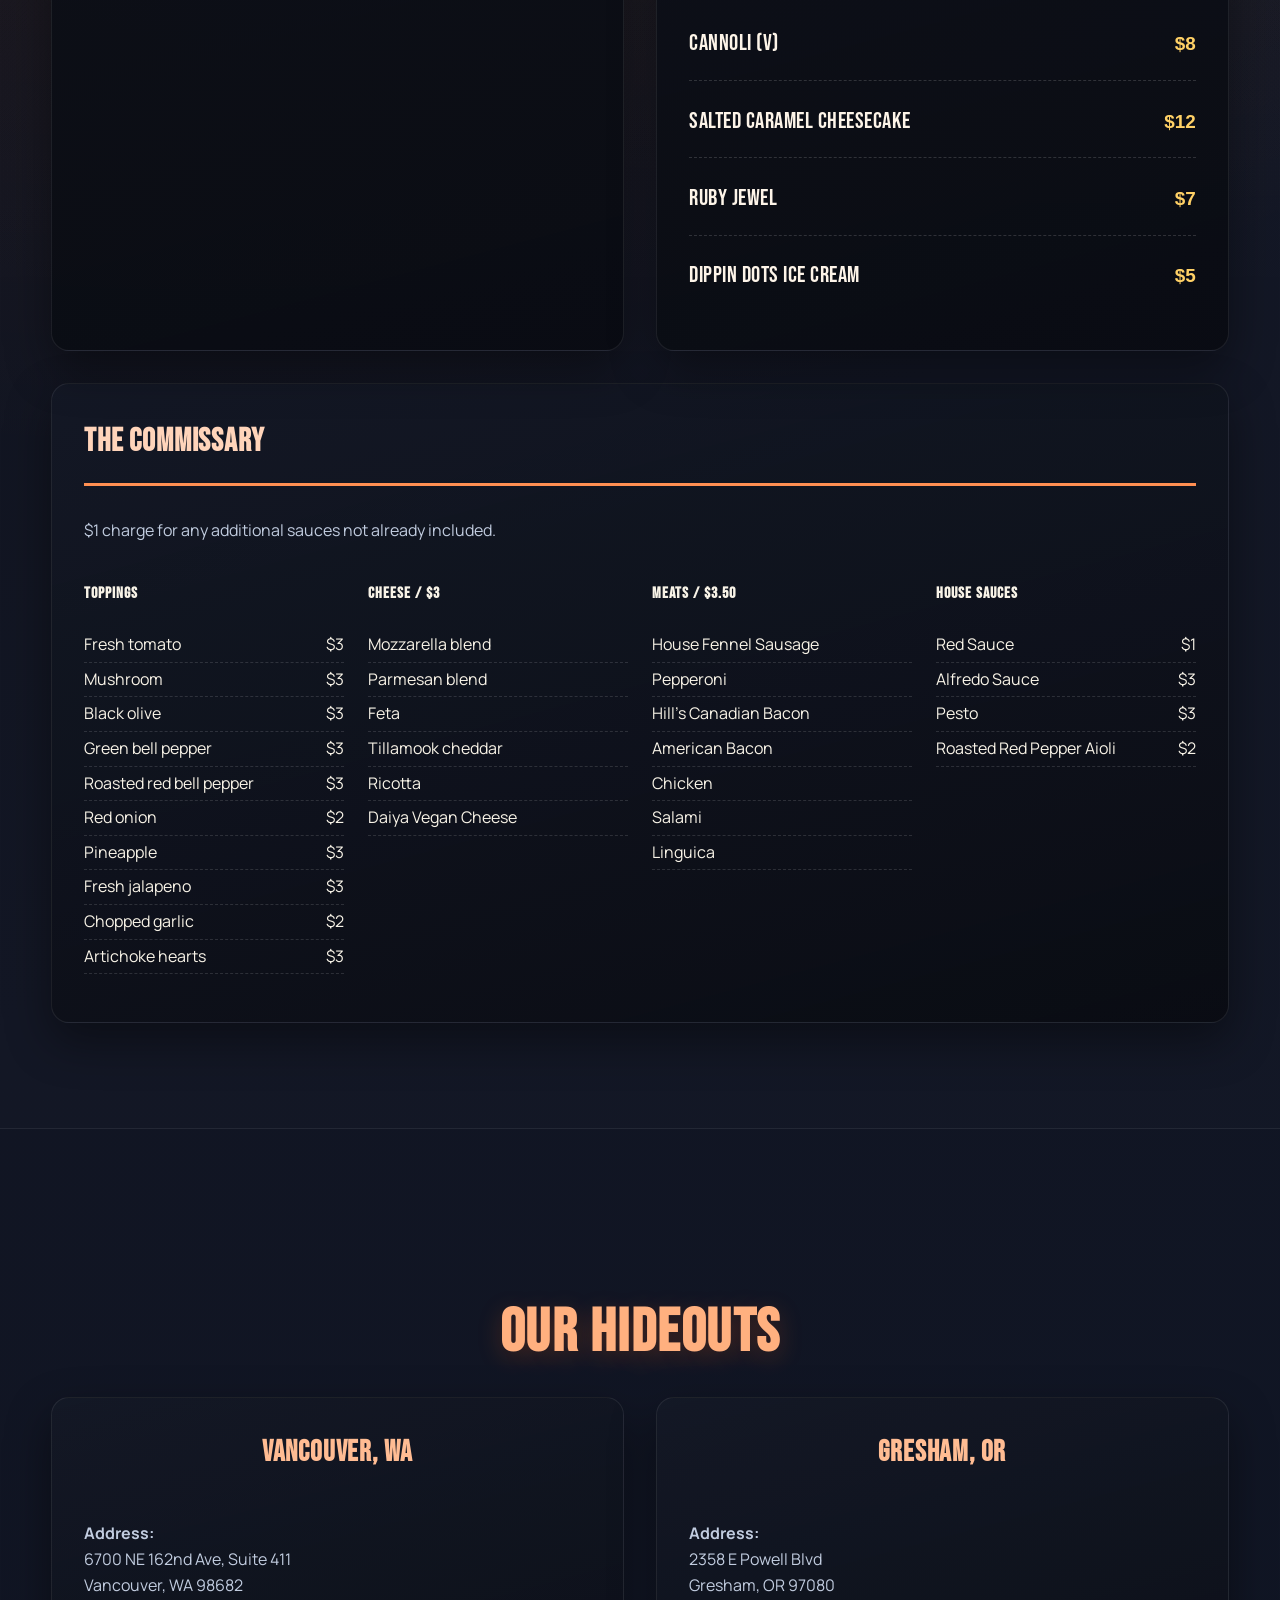
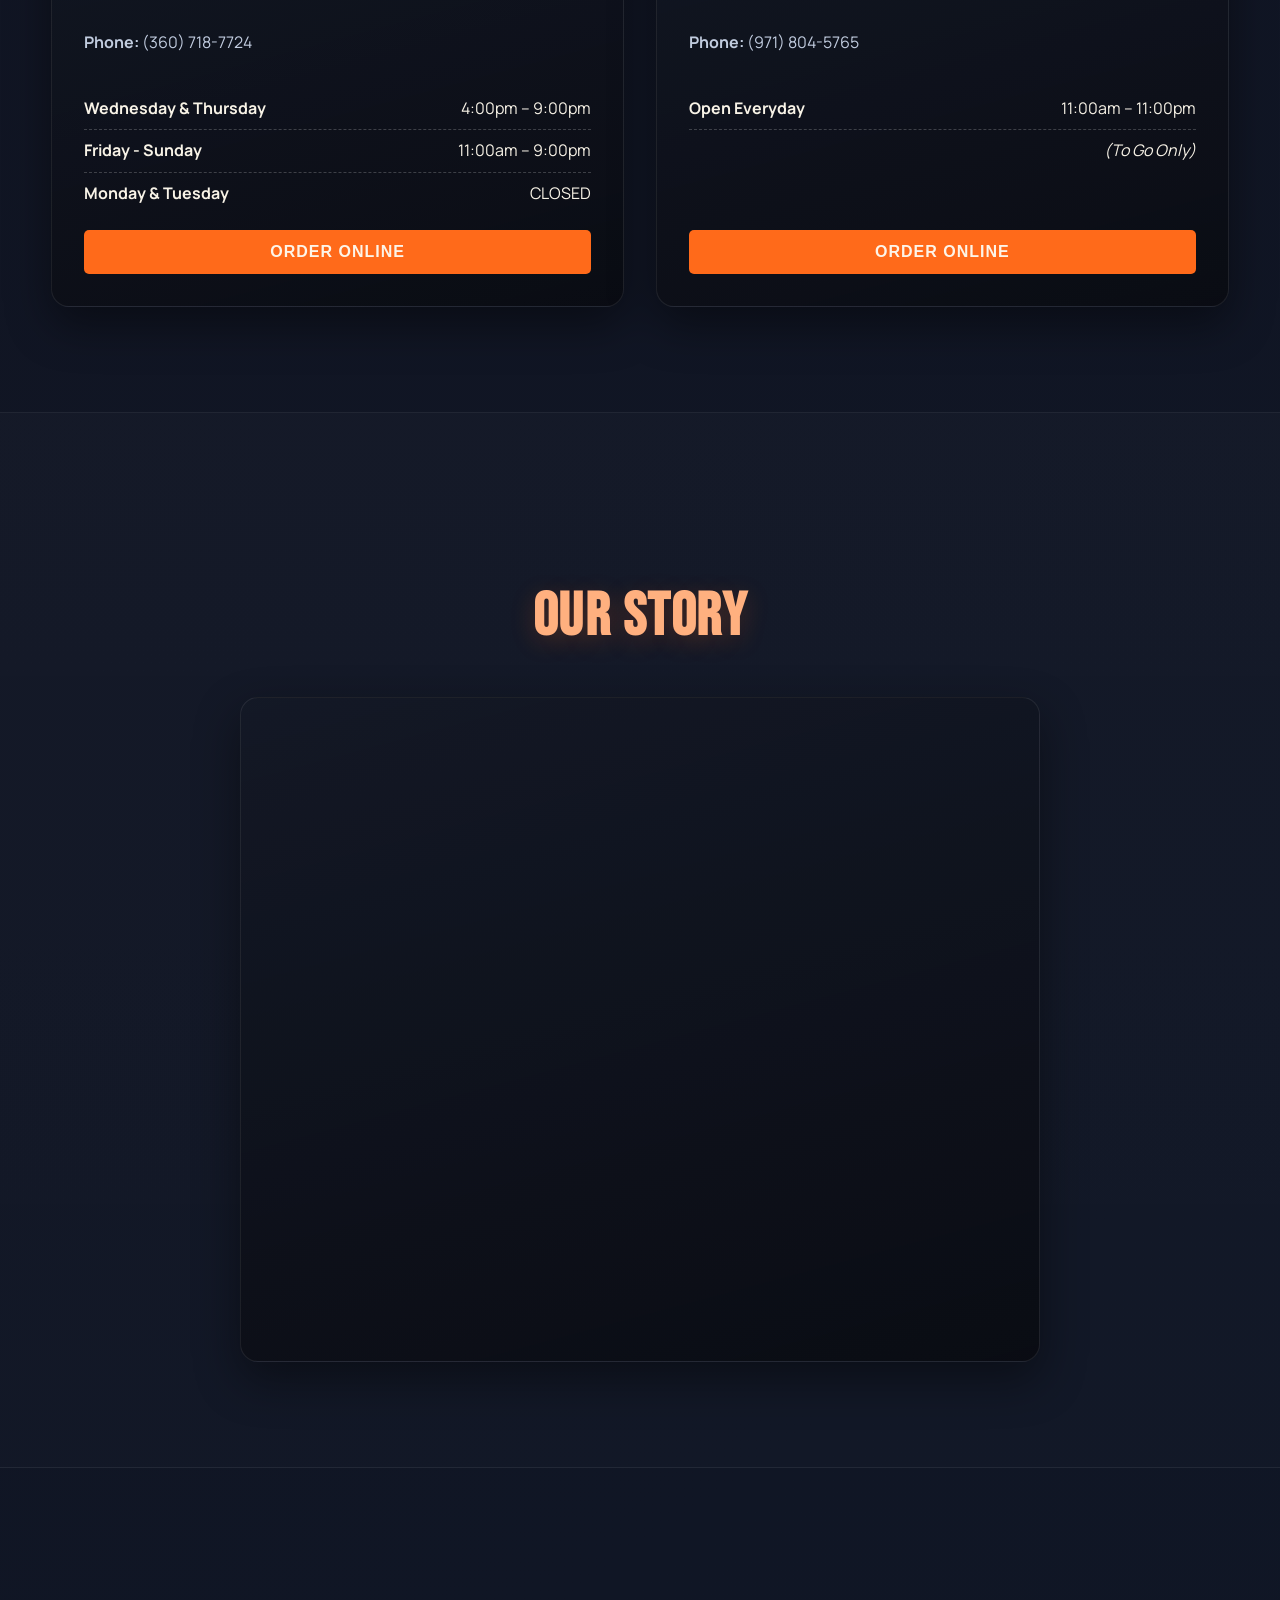
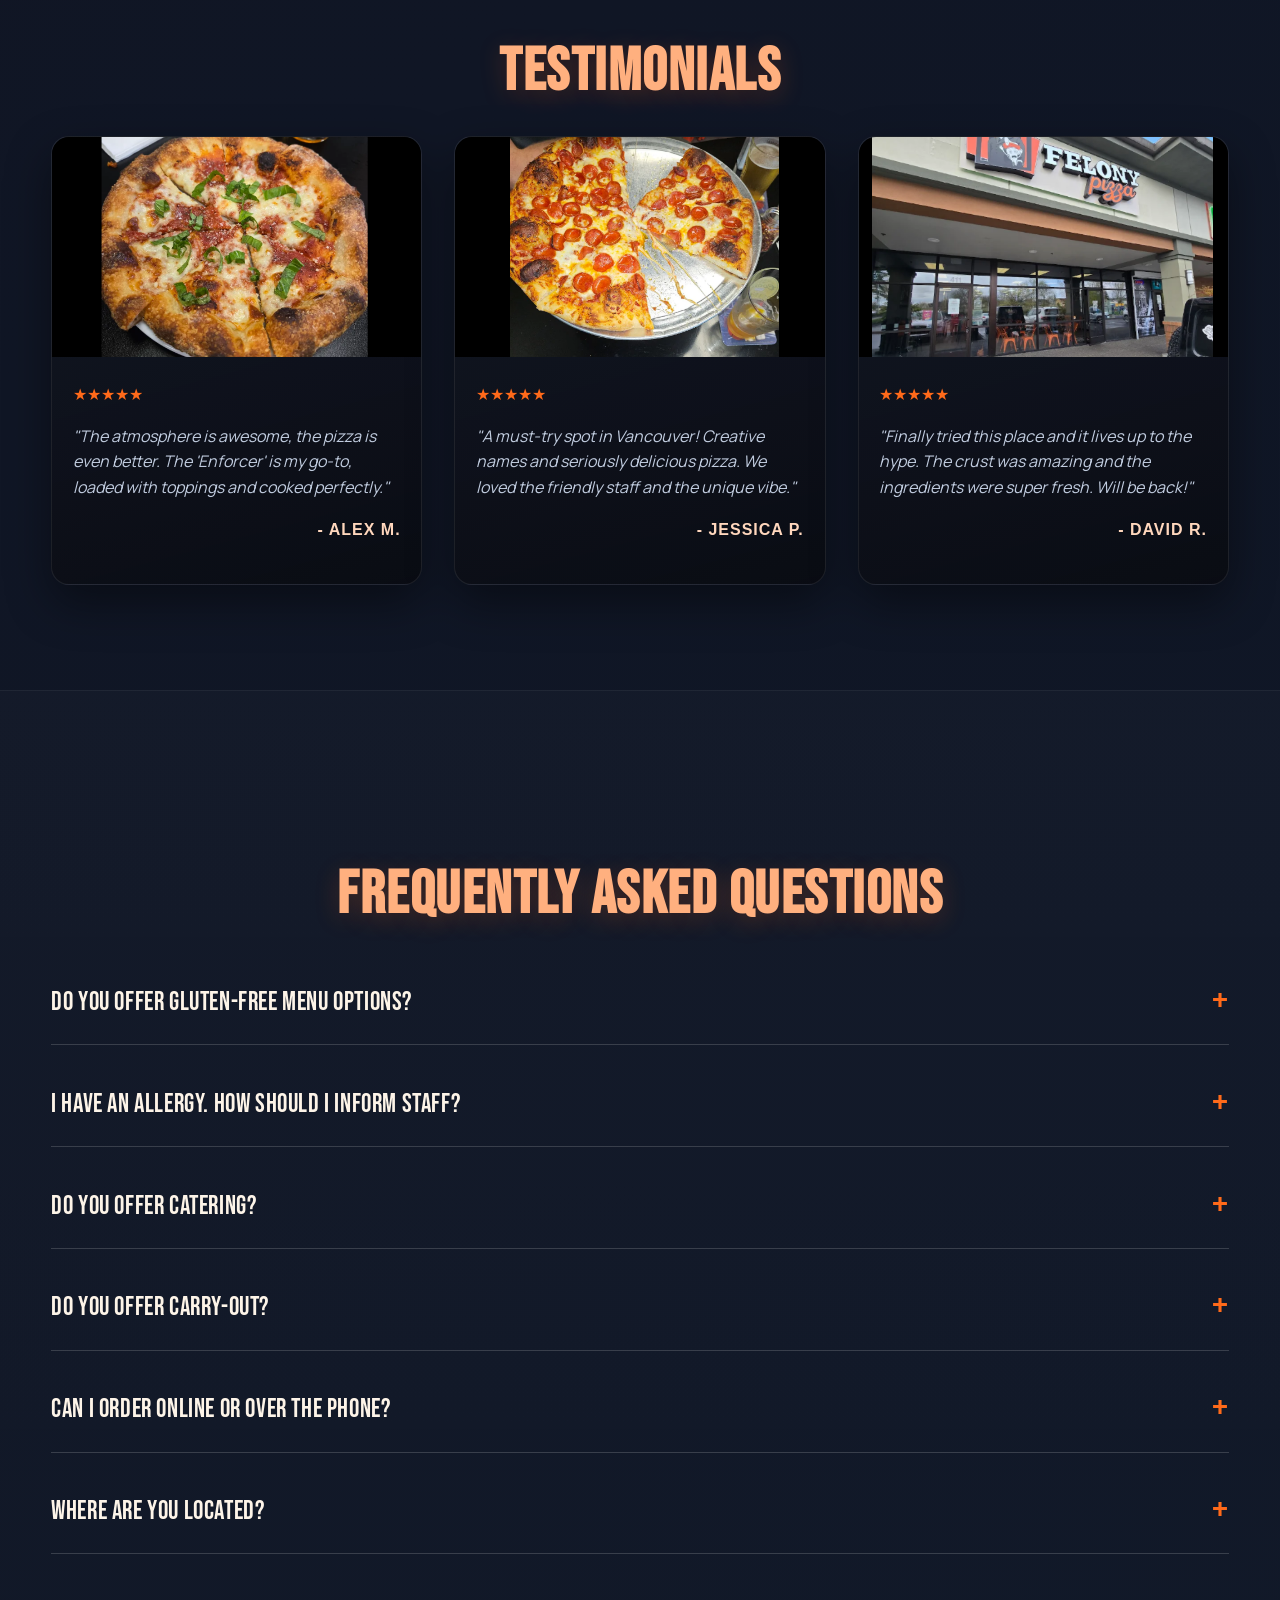
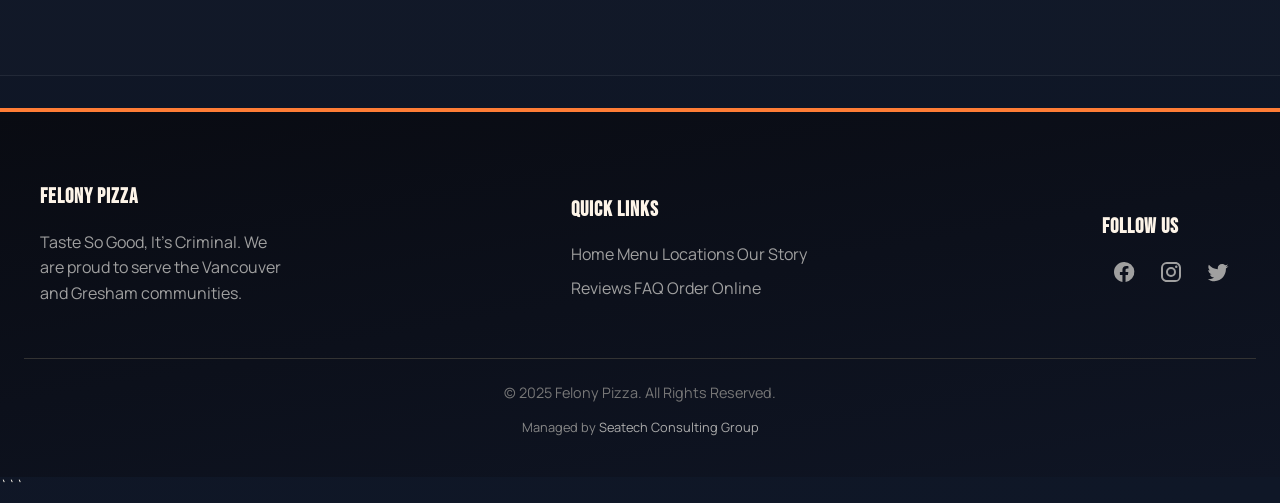
==== commit 80f41f92: "Update Gresham hours" ====
--- a/index.html
+++ b/index.html
@@ -1849,8 +1849,7 @@
                     </p>
                     <p><strong>Phone:</strong> (971) 804-5765</p>
                      <ul class="hours-list">
-                        <li><span class="day">Wednesday - Sunday</span> <span class="time">3:00pm – 9:00pm</span></li>
-                        <li><span class="day">Monday & Tuesday</span> <span class="time">CLOSED</span></li>
+                        <li><span class="day">Open Everyday</span> <span class="time">11:00am – 11:00pm</span></li>
                         <li><span class="day"></span> <span class="time"><em>(To Go Only)</em></span></li>
                     </ul>
                     <a href="#" class="button glf-button" data-glf-cuid="59d5472b-a61b-4209-8130-7eb790a153c6" data-glf-ruid="fed0e854-0d82-4658-8890-cbcce1ab8954">Order Online</a>
@@ -2213,3 +2212,4 @@
 </body>
 </html>
 ```
+
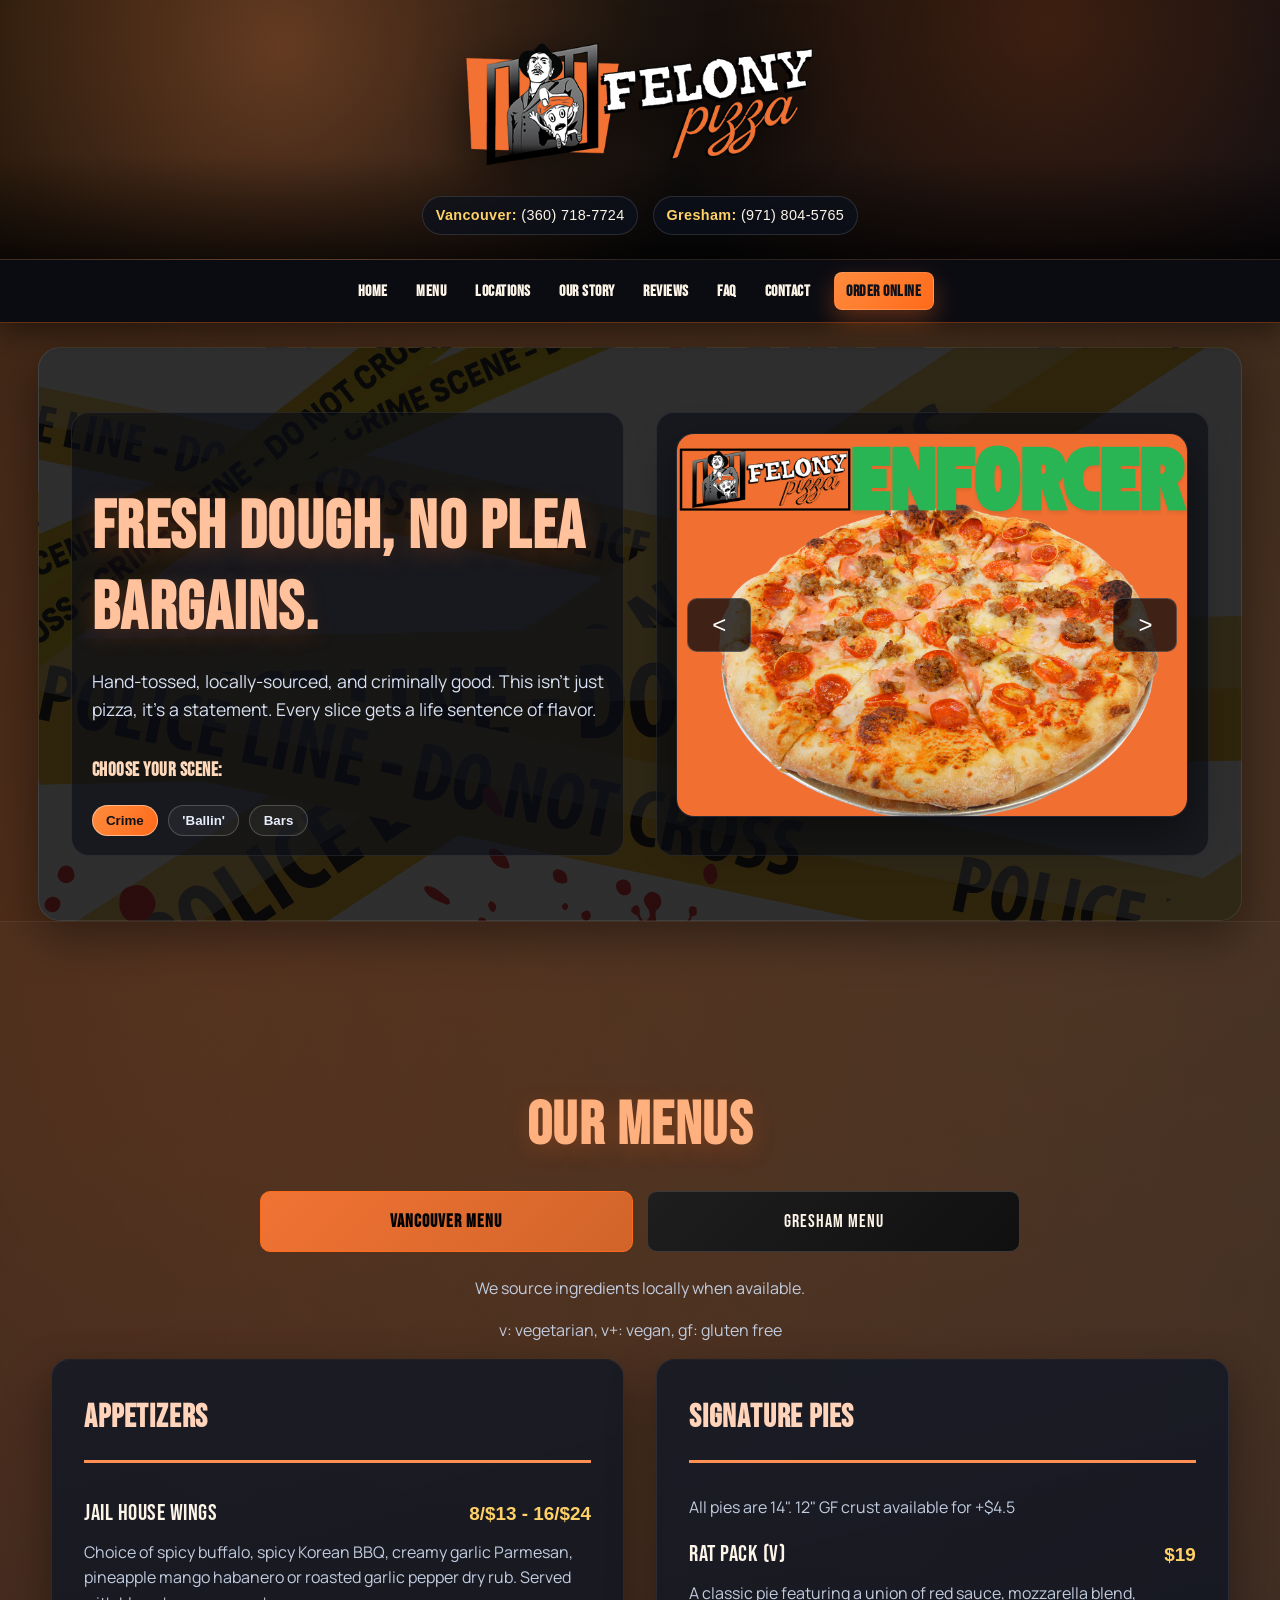
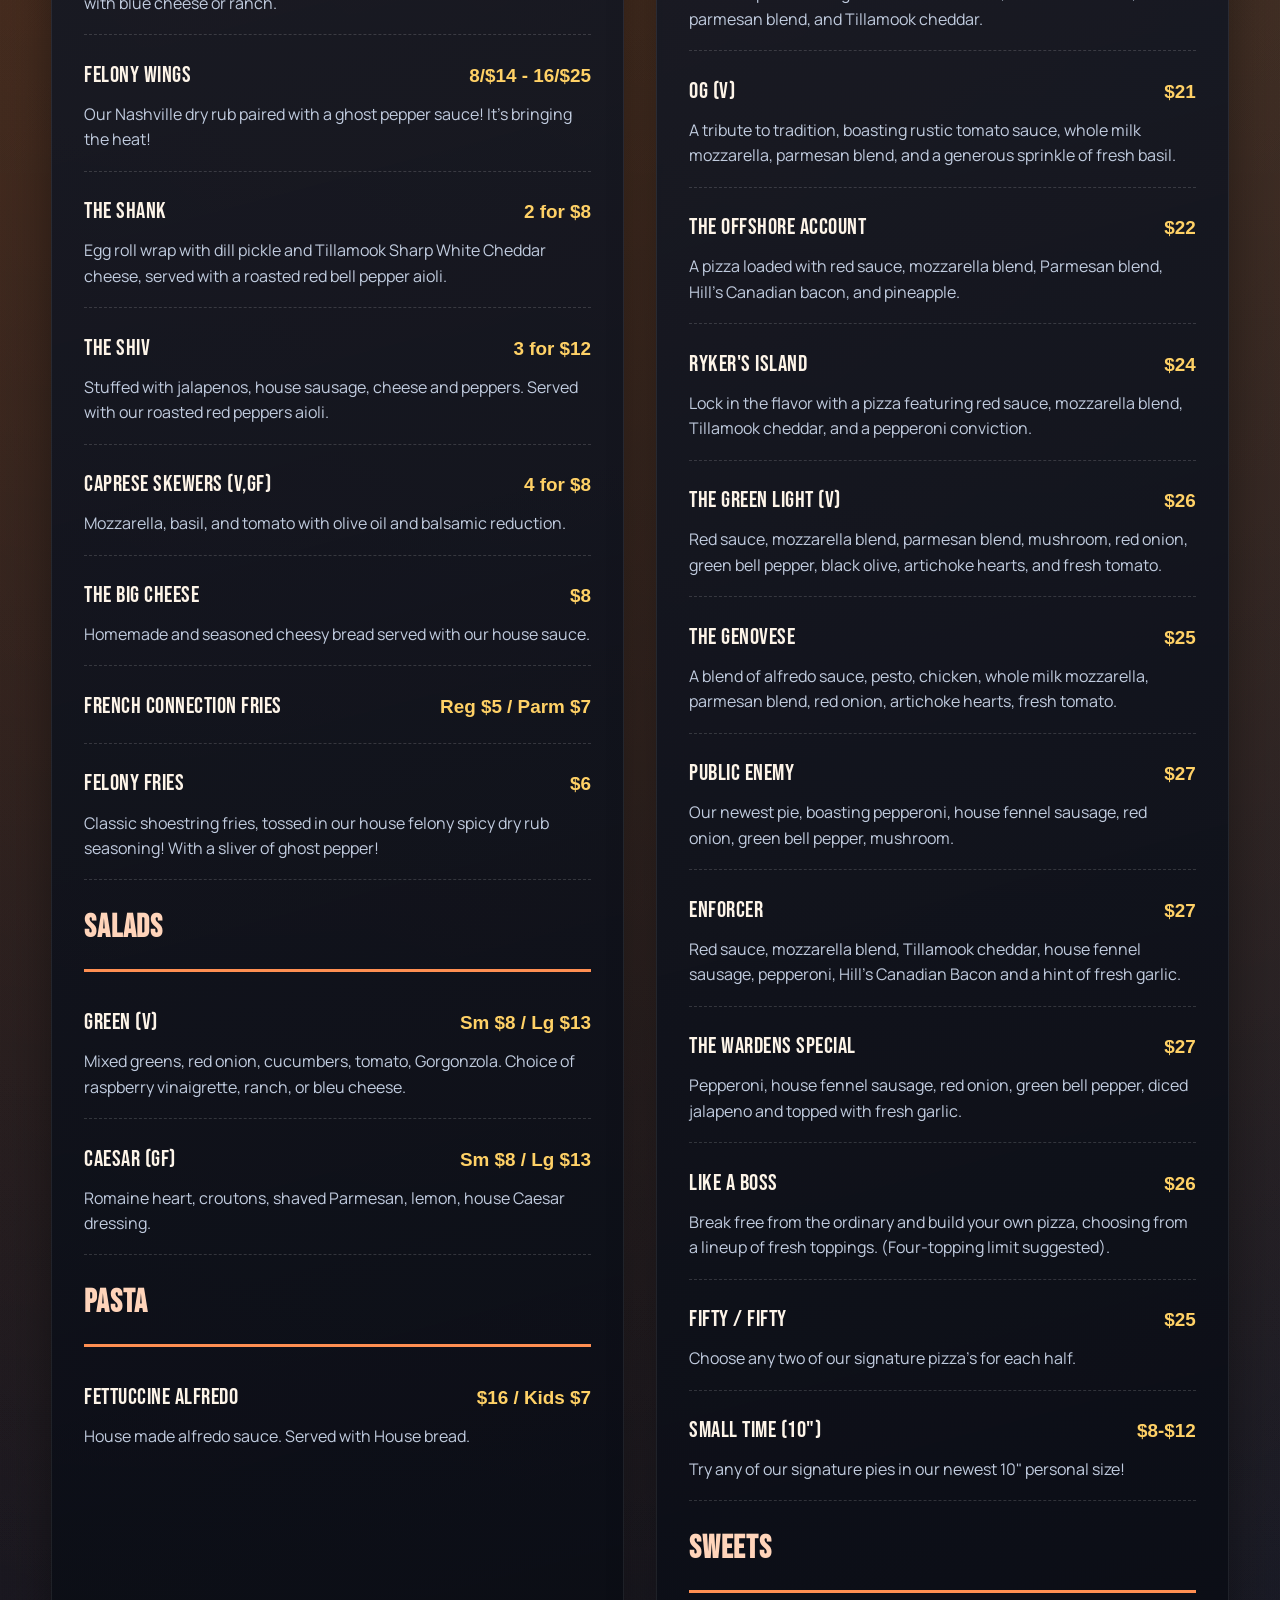
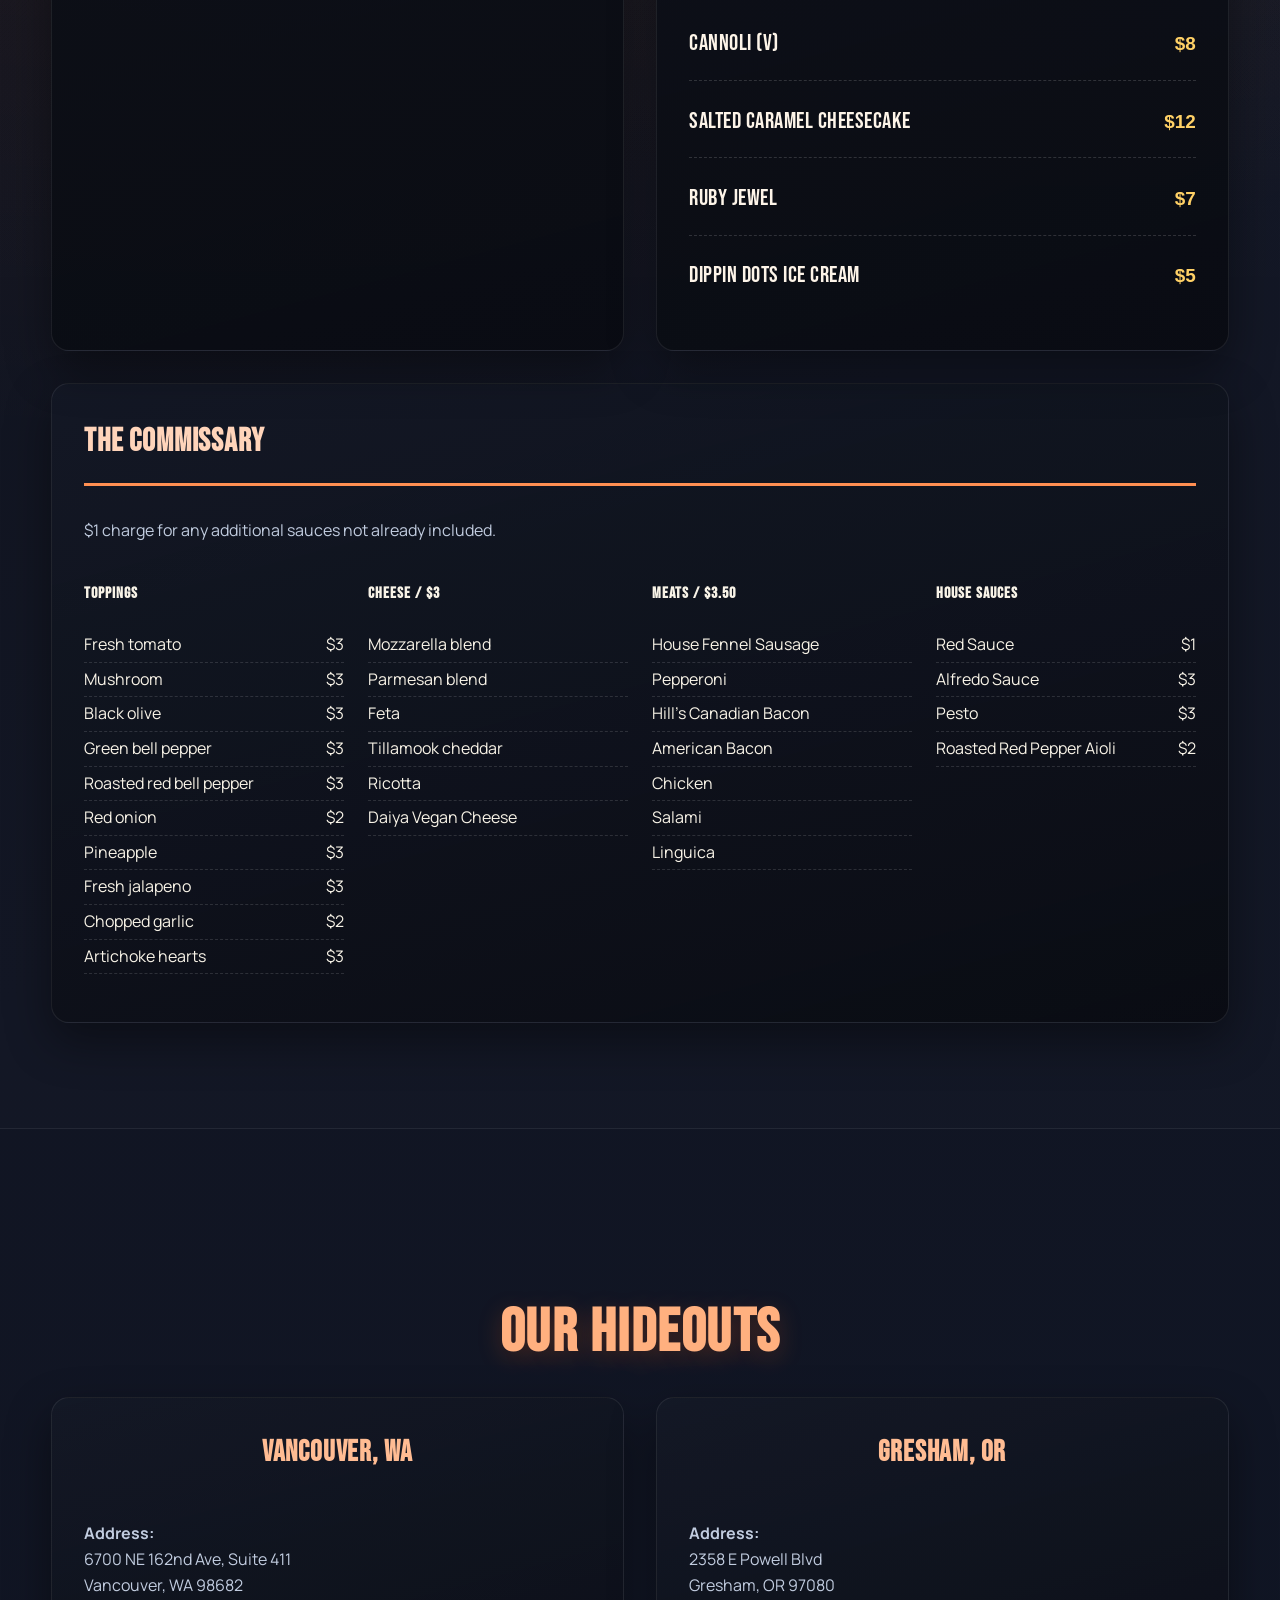
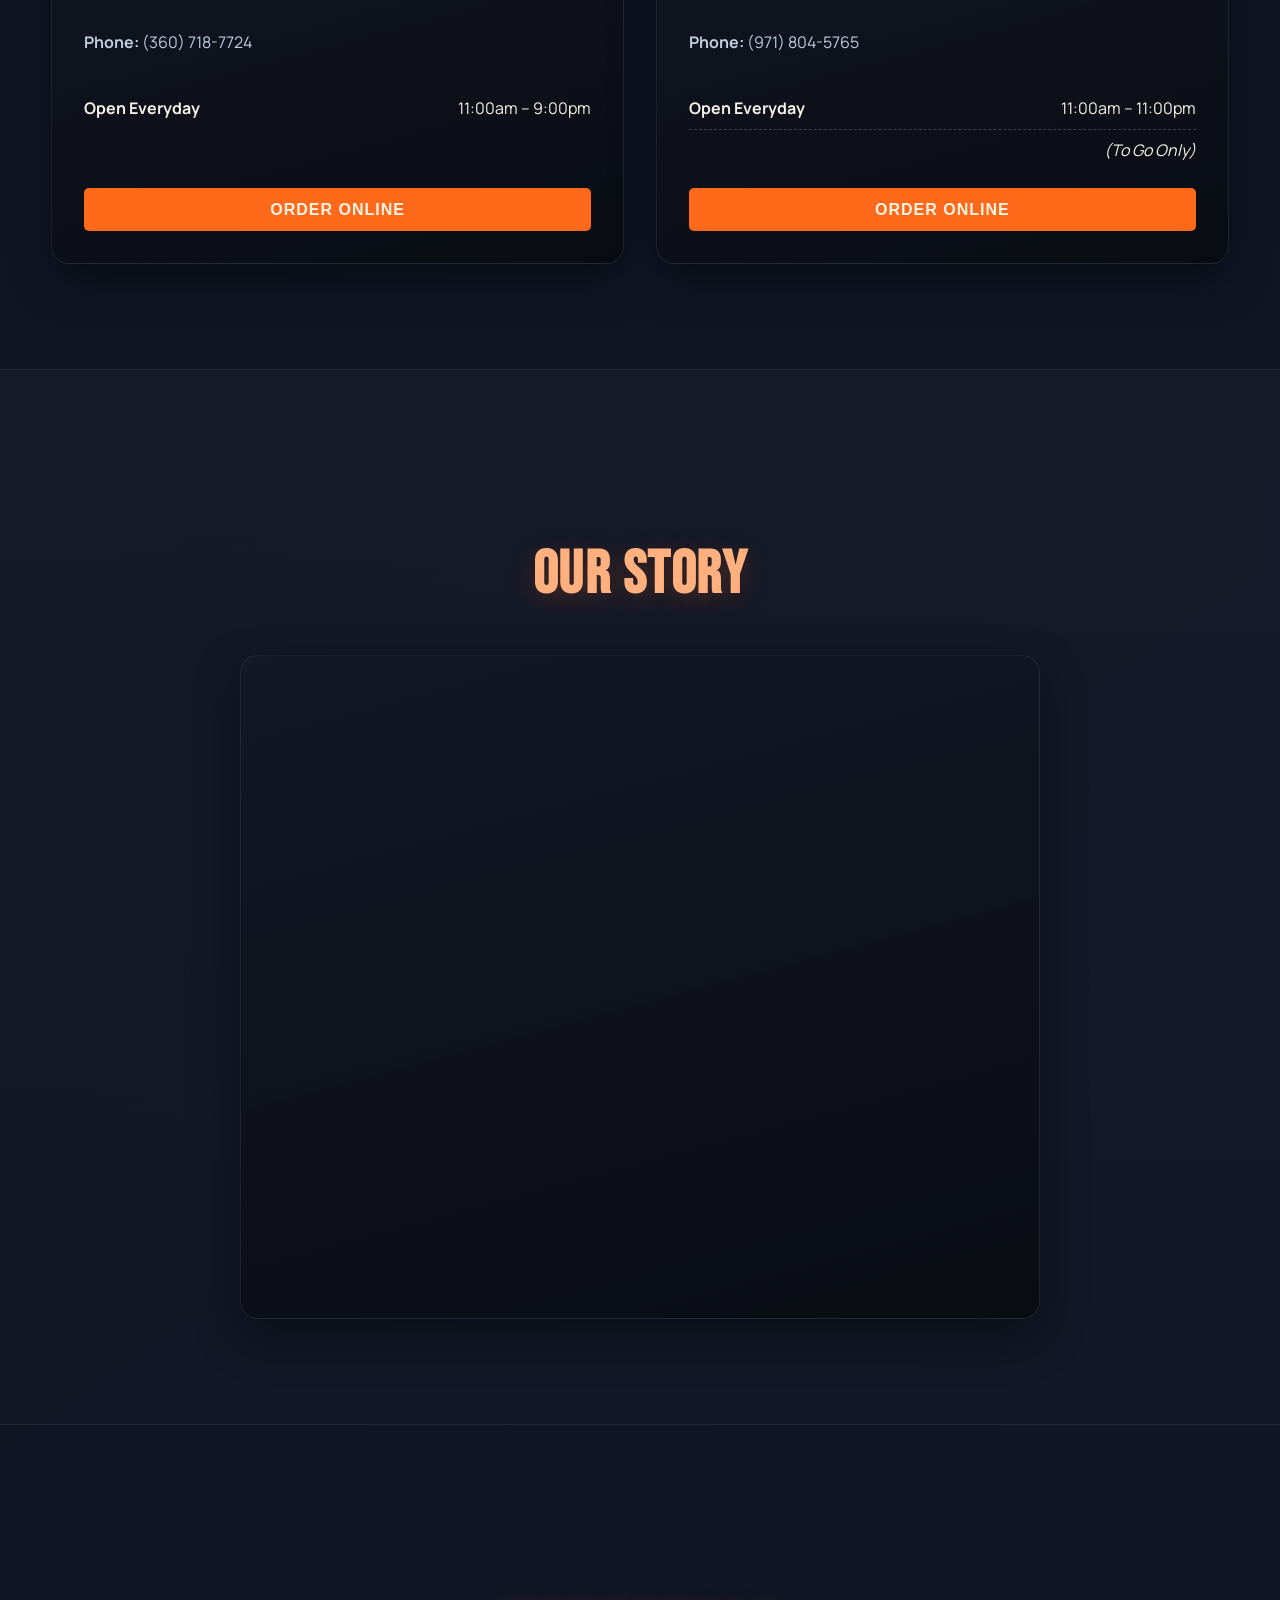
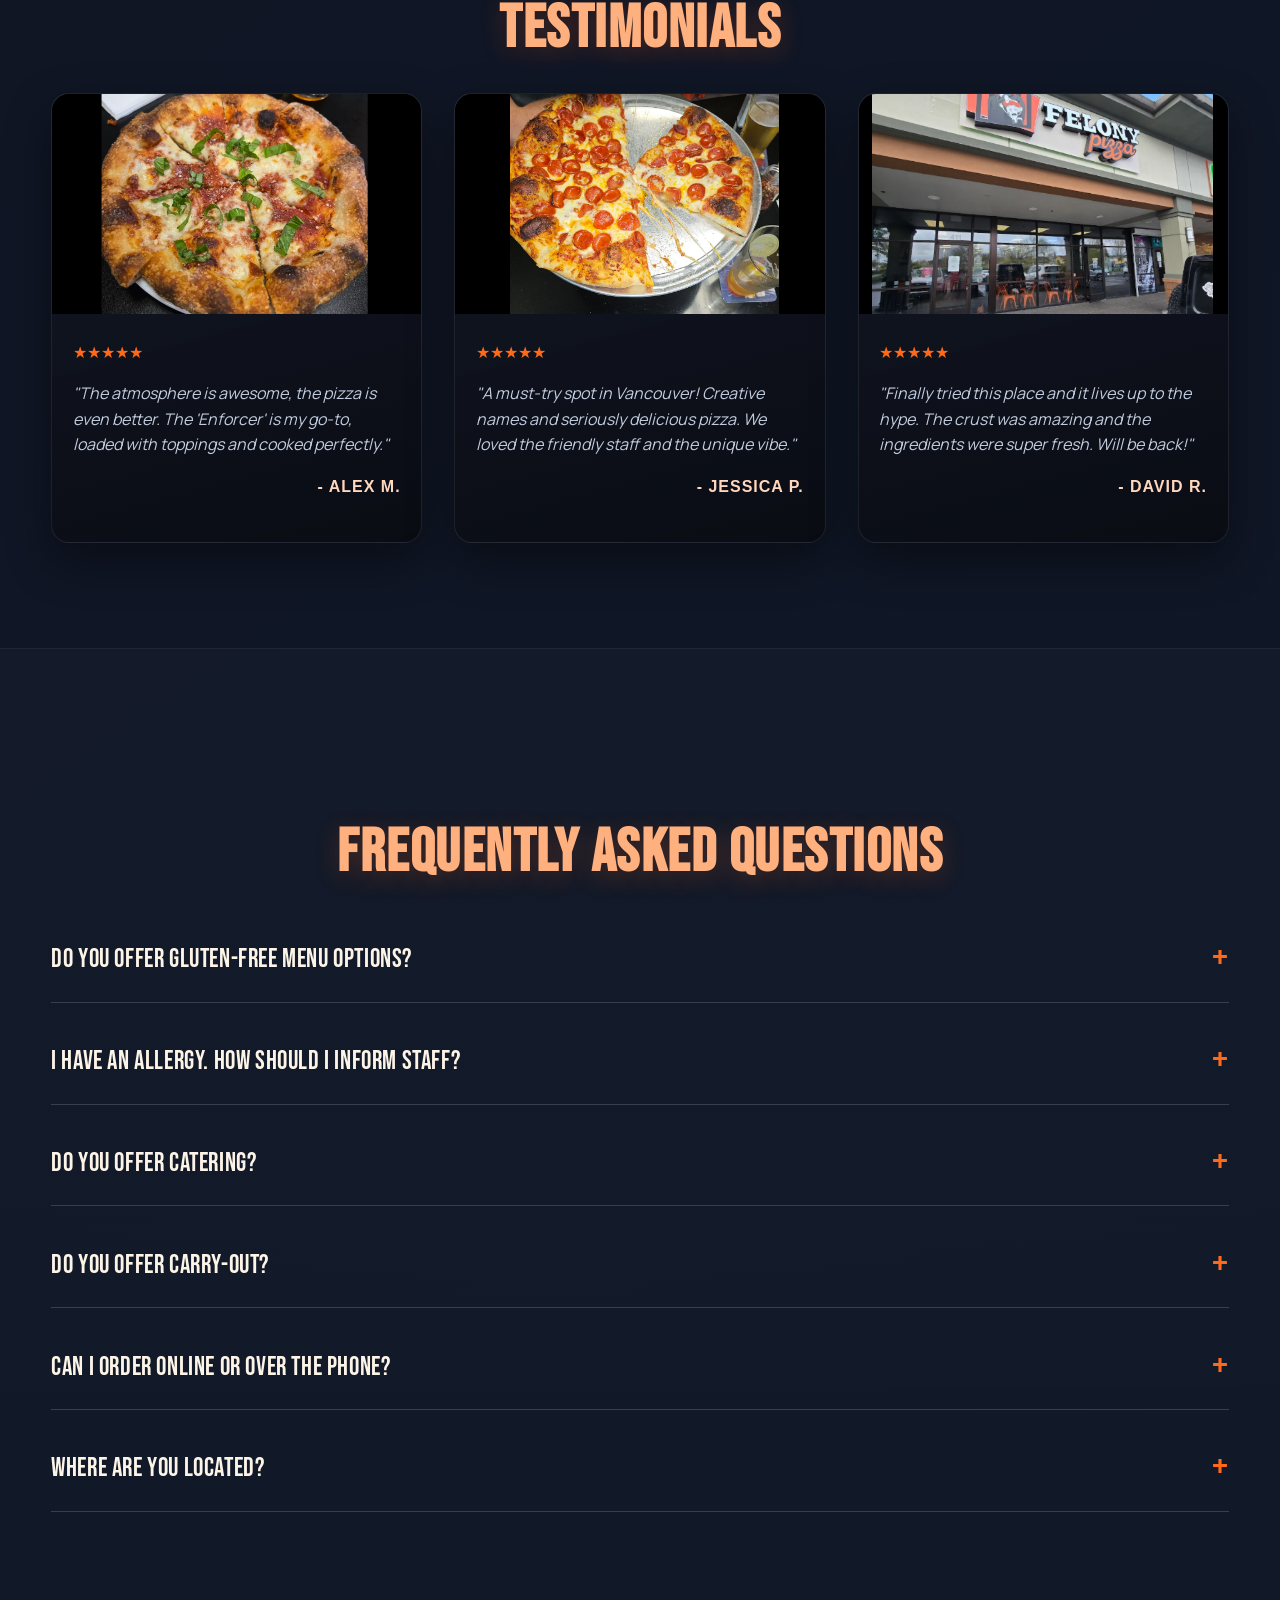
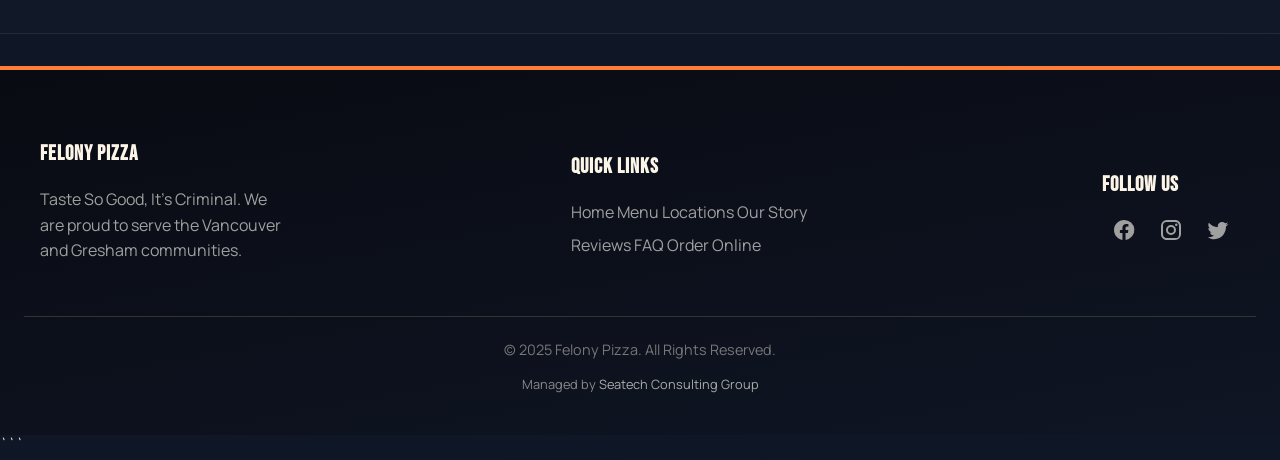
==== commit f1acf32d: "Update index.html" ====
--- a/index.html
+++ b/index.html
@@ -1834,9 +1834,7 @@
                     </p>
                     <p><strong>Phone:</strong> (360) 718-7724</p>
                     <ul class="hours-list">
-                        <li><span class="day">Wednesday & Thursday</span> <span class="time">4:00pm – 9:00pm</span></li>
-                        <li><span class="day">Friday - Sunday</span> <span class="time">11:00am – 9:00pm</span></li>
-                        <li><span class="day">Monday & Tuesday</span> <span class="time">CLOSED</span></li>
+                        <li><span class="day">Open Everyday</span> <span class="time">11:00am – 9:00pm</span></li>
                     </ul>
                     <a href="#" class="button glf-button" data-glf-cuid="59d5472b-a61b-4209-8130-7eb790a153c6" data-glf-ruid="5ff59eba-00a9-4199-a22a-96868a8b0fa1">Order Online</a>
                 </div>
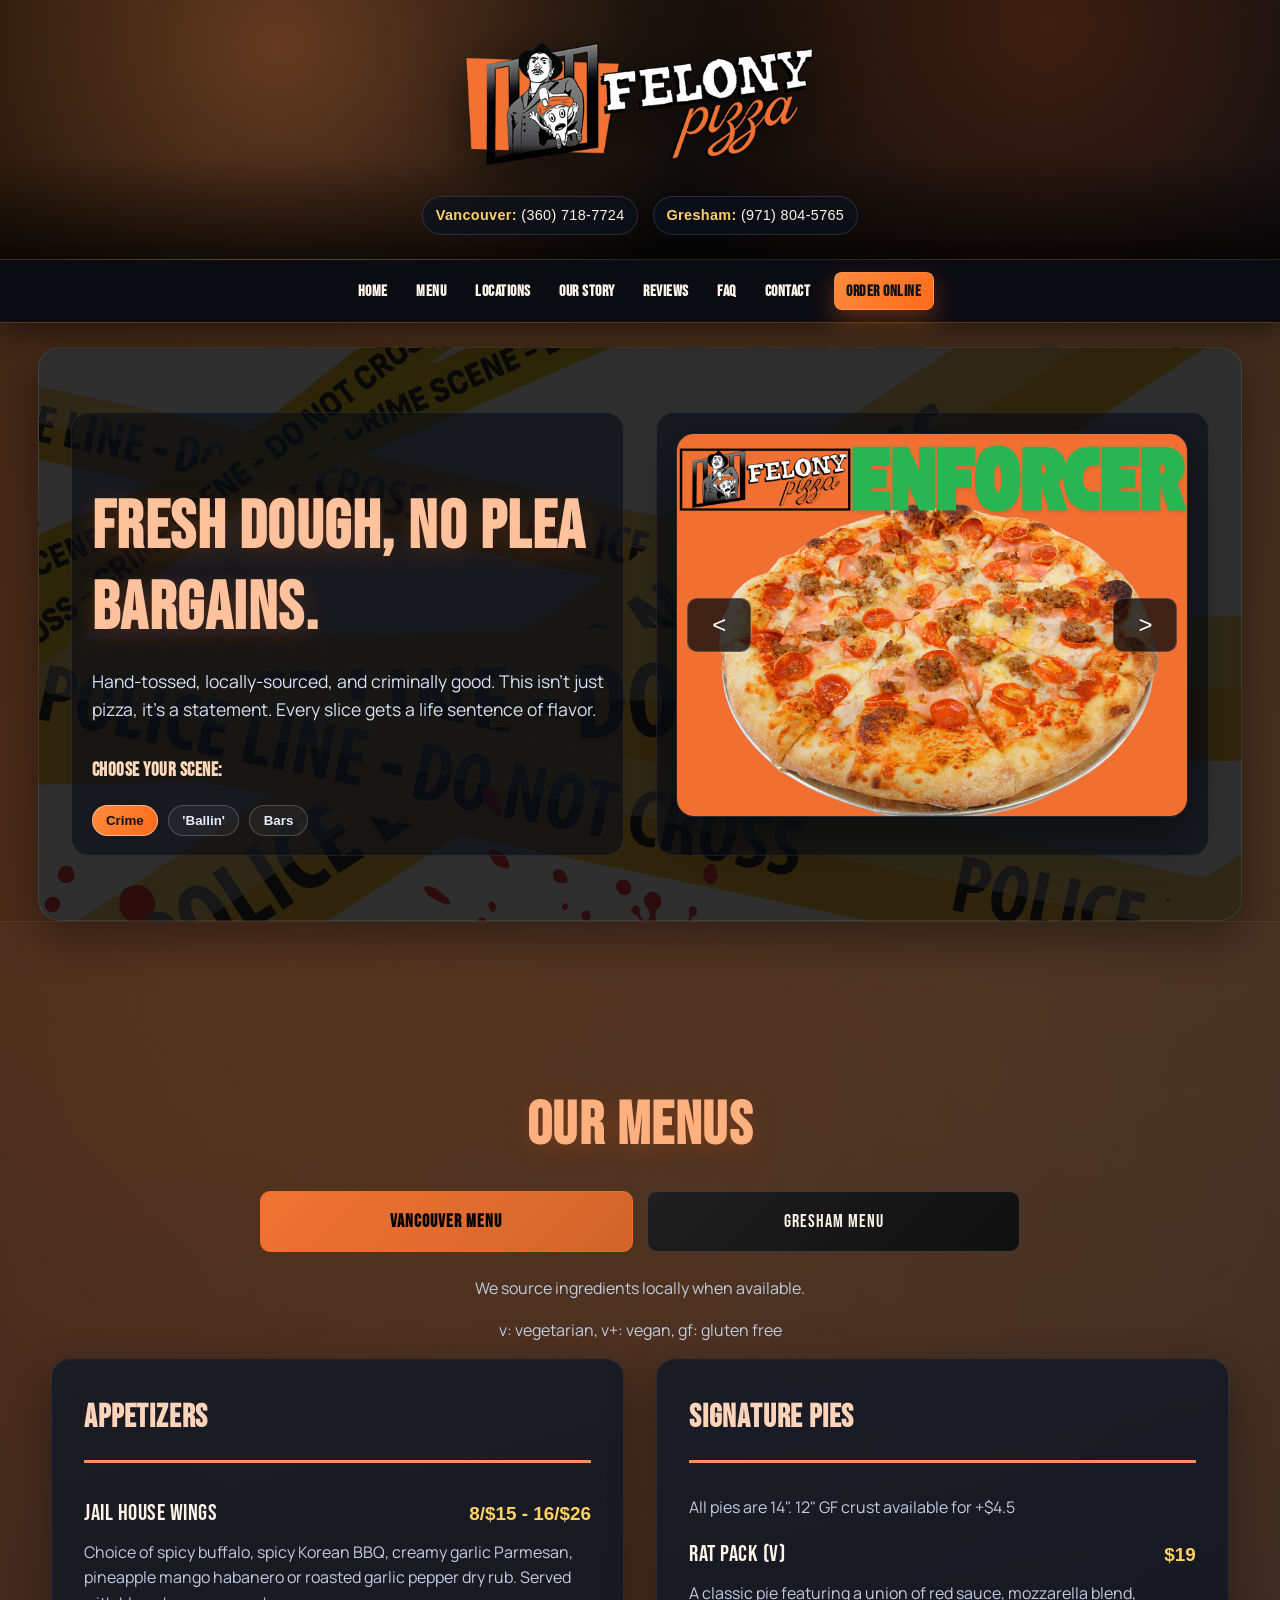
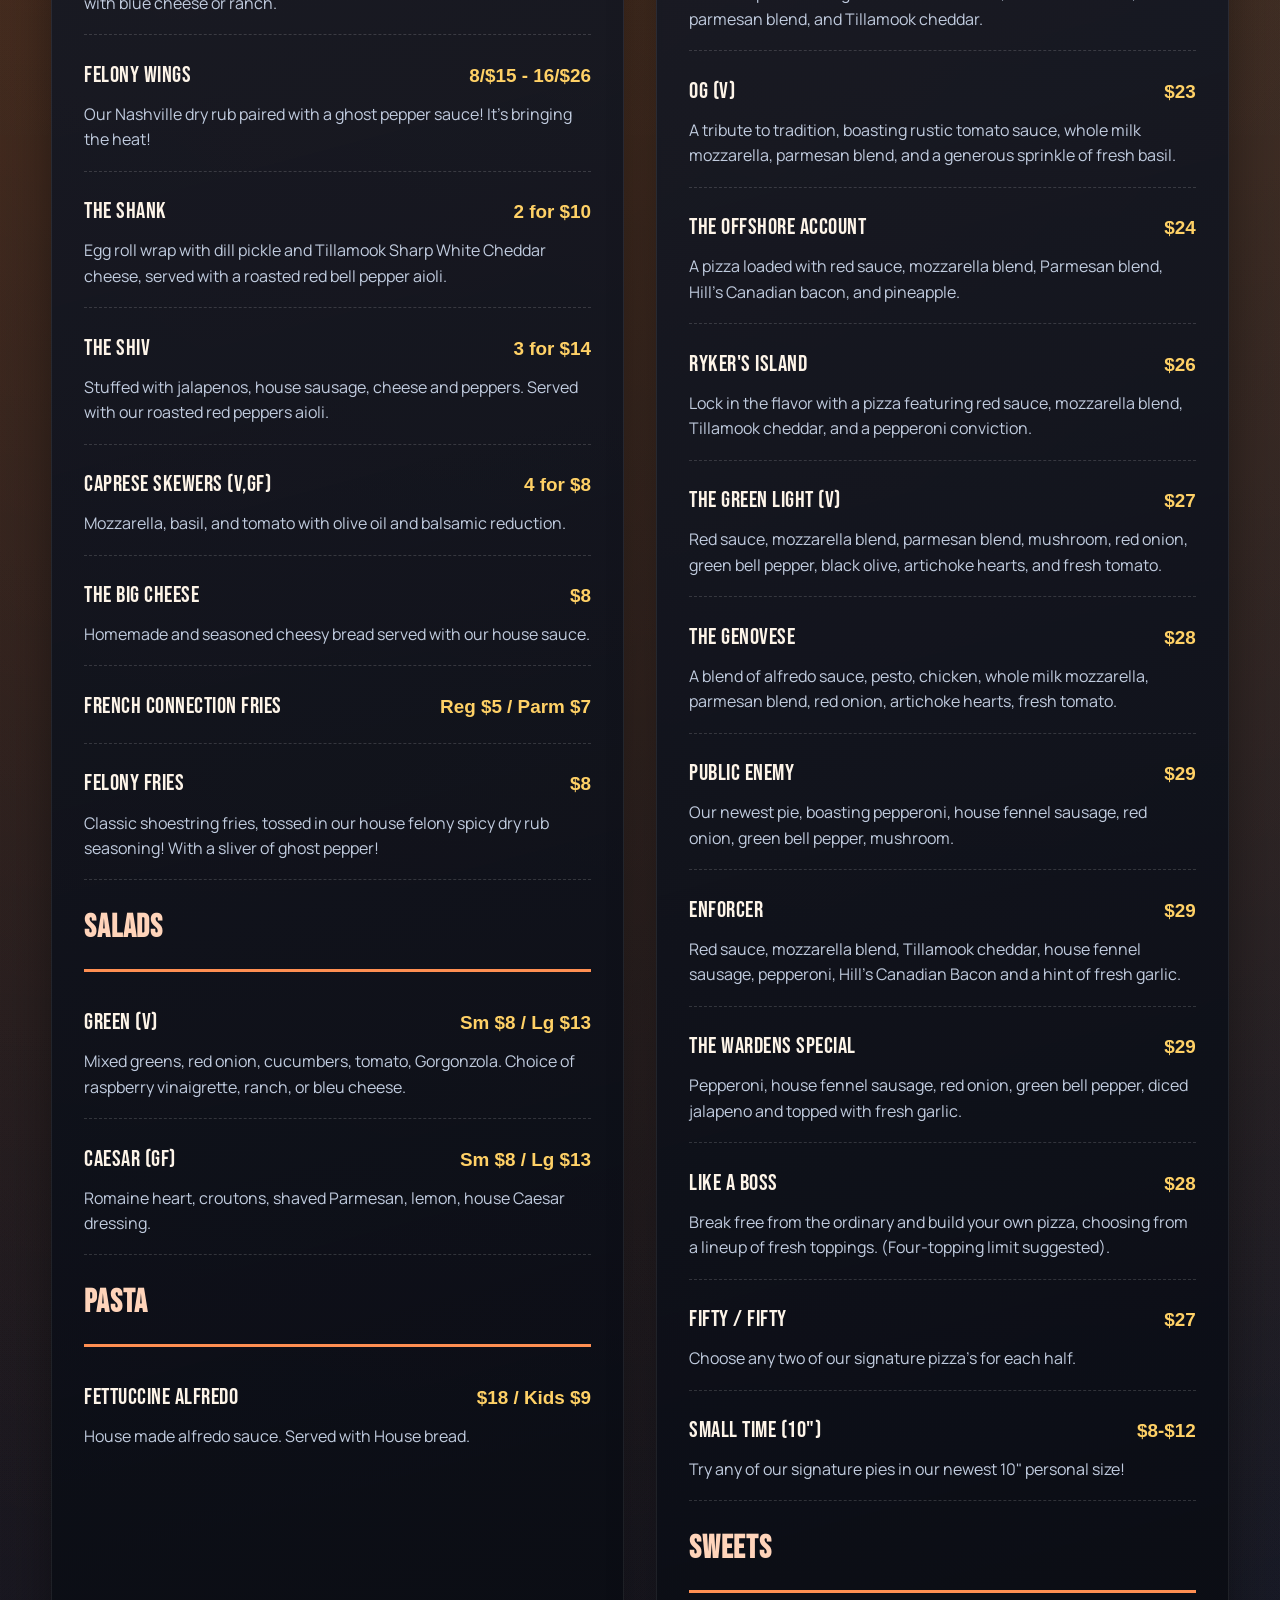
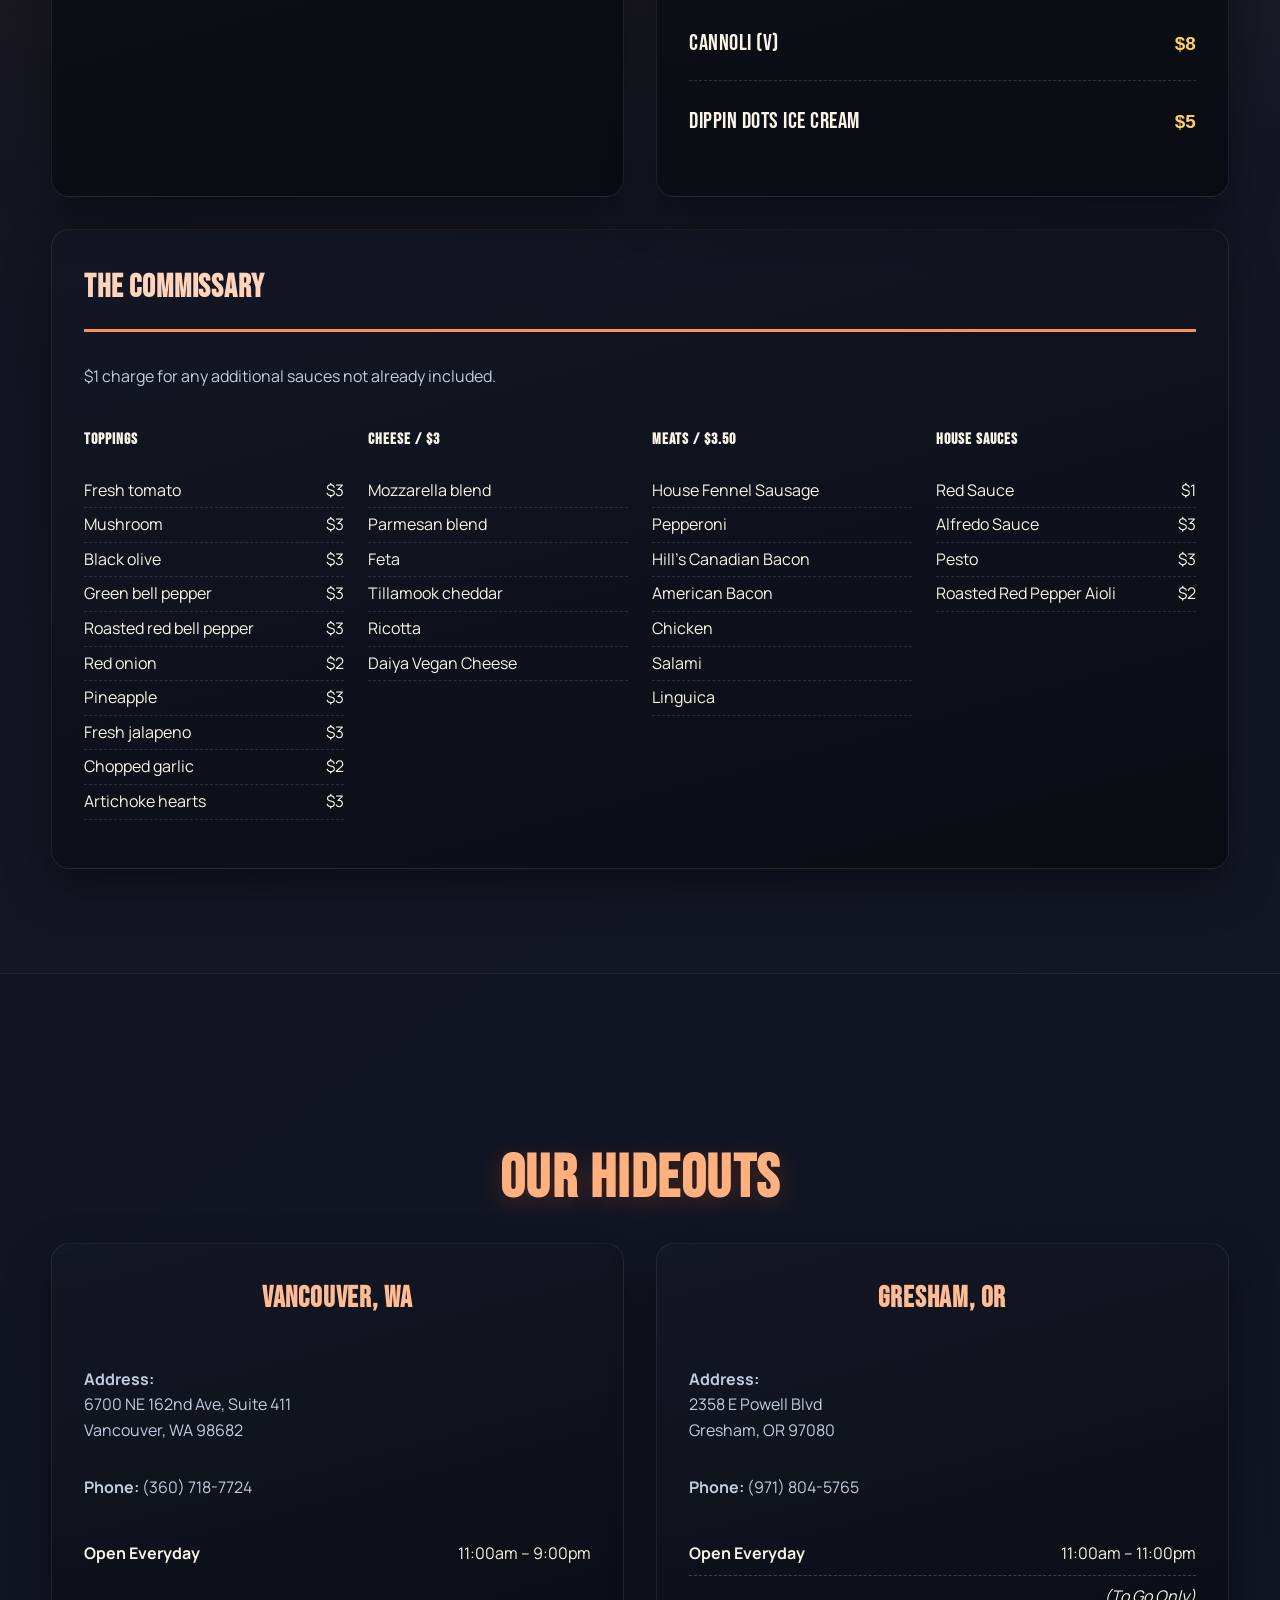
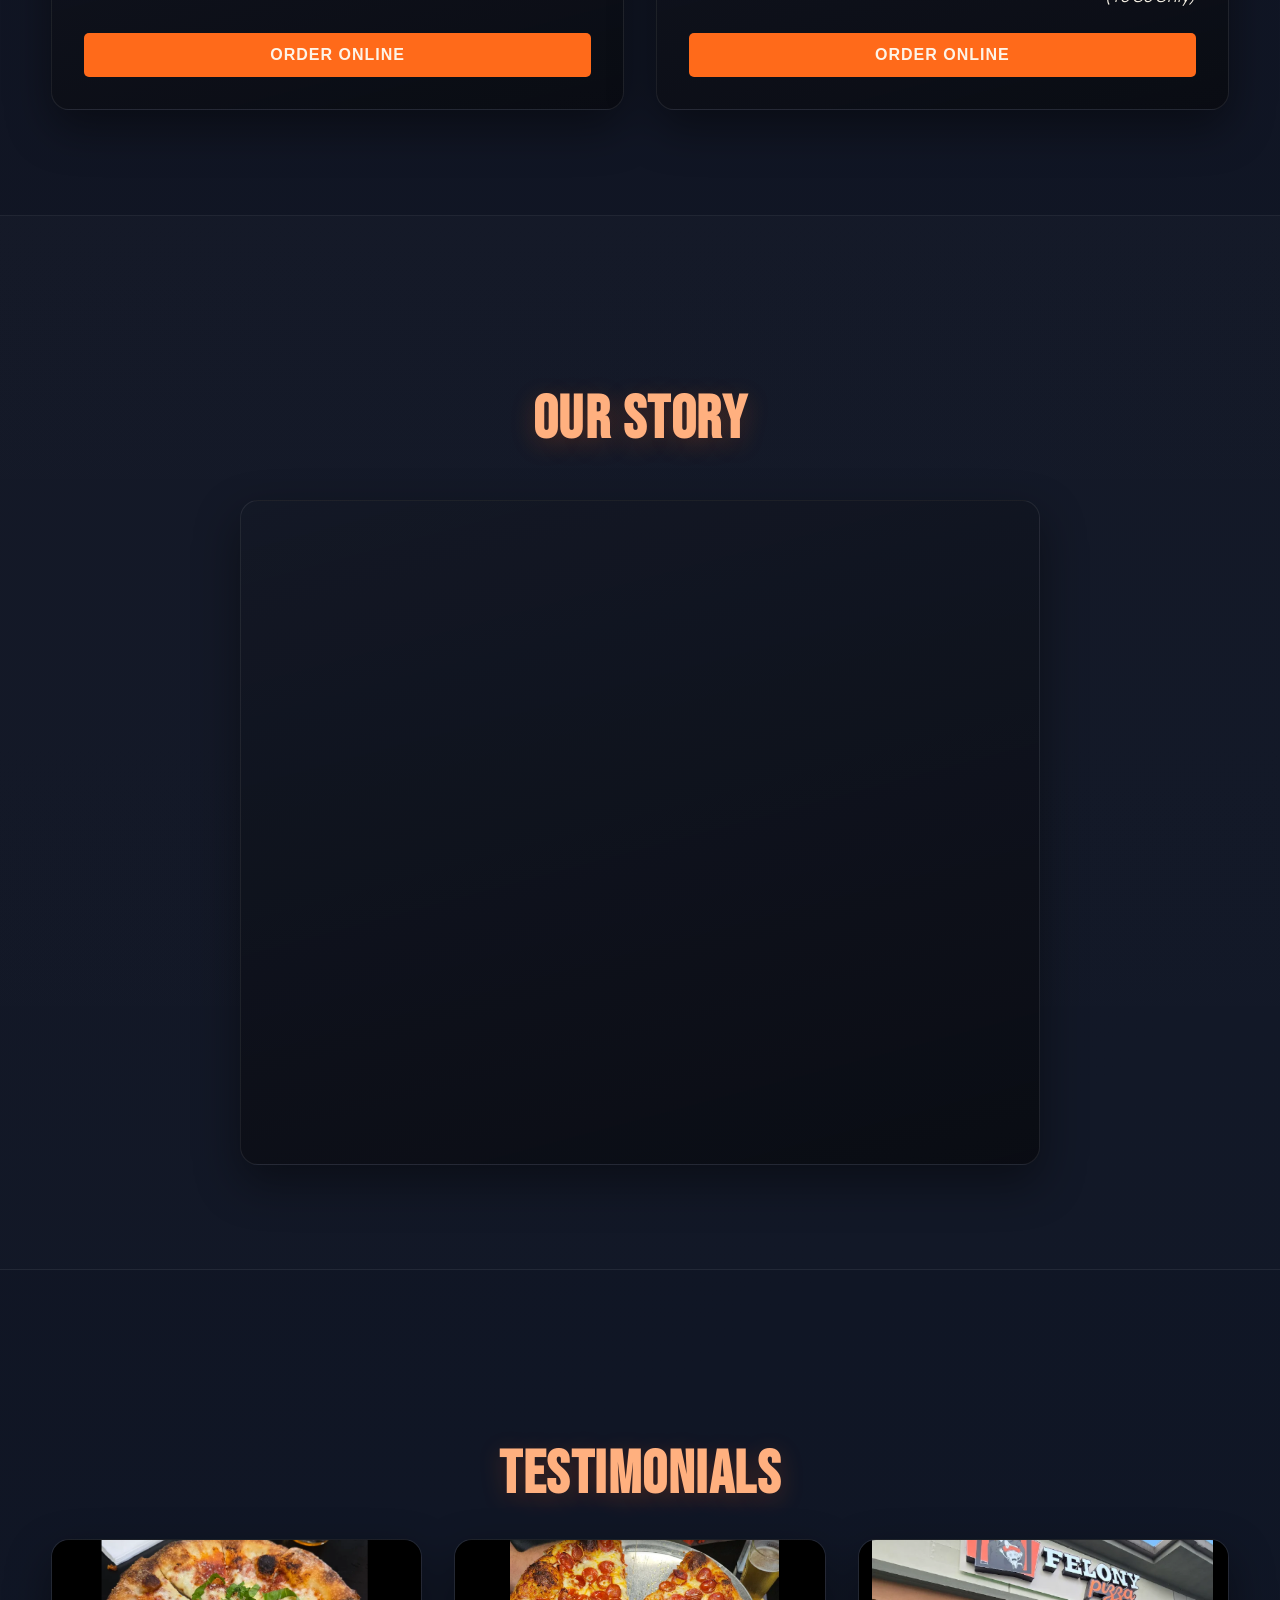
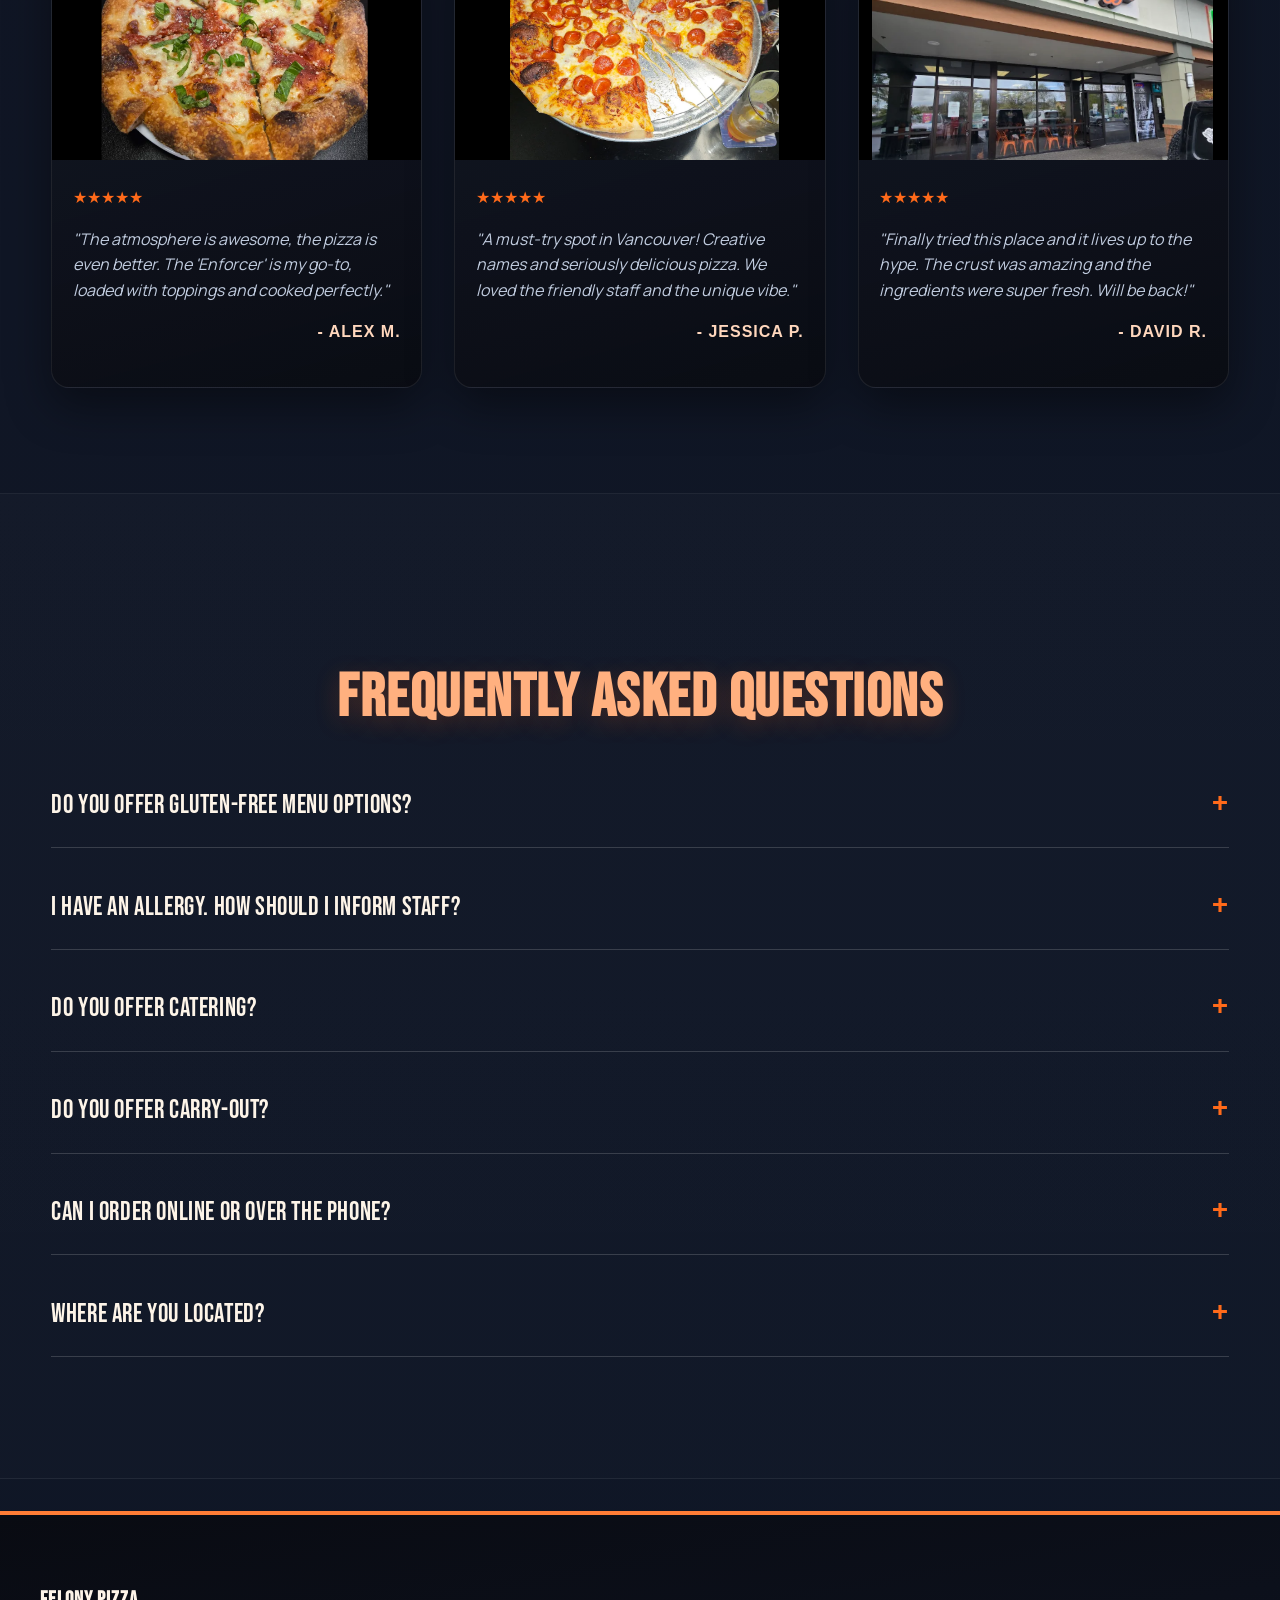
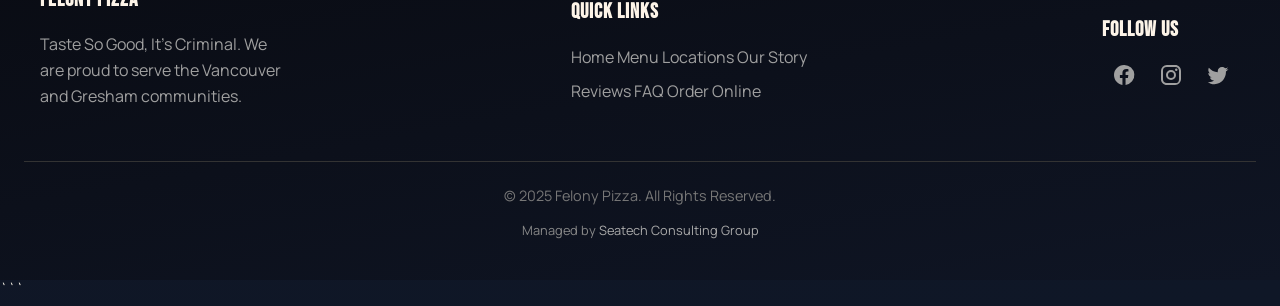
==== commit 3e605a76: "Update Menu" ====
--- a/index.html
+++ b/index.html
@@ -1640,43 +1640,41 @@
                 <div class="menu-grid">
                     <div class="menu-category">
                         <h3>Appetizers</h3>
-                        <div class="menu-item"><div class="menu-item-header"><div class="menu-item-name">Jail House Wings</div><div class="menu-item-price">8/$13 - 16/$24</div></div><div class="menu-item-description">Choice of spicy buffalo, spicy Korean BBQ, creamy garlic Parmesan, pineapple mango habanero or roasted garlic pepper dry rub. Served with blue cheese or ranch.</div></div>
-                        <div class="menu-item"><div class="menu-item-header"><div class="menu-item-name">Felony Wings</div><div class="menu-item-price">8/$14 - 16/$25</div></div><div class="menu-item-description">Our Nashville dry rub paired with a ghost pepper sauce! It’s bringing the heat!</div></div>
-                        <div class="menu-item"><div class="menu-item-header"><div class="menu-item-name">The Shank</div><div class="menu-item-price">2 for $8</div></div><div class="menu-item-description">Egg roll wrap with dill pickle and Tillamook Sharp White Cheddar cheese, served with a roasted red bell pepper aioli.</div></div>
-                        <div class="menu-item"><div class="menu-item-header"><div class="menu-item-name">The Shiv</div><div class="menu-item-price">3 for $12</div></div><div class="menu-item-description">Stuffed with jalapenos, house sausage, cheese and peppers. Served with our roasted red peppers aioli.</div></div>
+                        <div class="menu-item"><div class="menu-item-header"><div class="menu-item-name">Jail House Wings</div><div class="menu-item-price">8/$15 - 16/$26</div></div><div class="menu-item-description">Choice of spicy buffalo, spicy Korean BBQ, creamy garlic Parmesan, pineapple mango habanero or roasted garlic pepper dry rub. Served with blue cheese or ranch.</div></div>
+                        <div class="menu-item"><div class="menu-item-header"><div class="menu-item-name">Felony Wings</div><div class="menu-item-price">8/$15 - 16/$26</div></div><div class="menu-item-description">Our Nashville dry rub paired with a ghost pepper sauce! It’s bringing the heat!</div></div>
+                        <div class="menu-item"><div class="menu-item-header"><div class="menu-item-name">The Shank</div><div class="menu-item-price">2 for $10</div></div><div class="menu-item-description">Egg roll wrap with dill pickle and Tillamook Sharp White Cheddar cheese, served with a roasted red bell pepper aioli.</div></div>
+                        <div class="menu-item"><div class="menu-item-header"><div class="menu-item-name">The Shiv</div><div class="menu-item-price">3 for $14</div></div><div class="menu-item-description">Stuffed with jalapenos, house sausage, cheese and peppers. Served with our roasted red peppers aioli.</div></div>
                         <div class="menu-item"><div class="menu-item-header"><div class="menu-item-name">Caprese Skewers (v,gf)</div><div class="menu-item-price">4 for $8</div></div><div class="menu-item-description">Mozzarella, basil, and tomato with olive oil and balsamic reduction.</div></div>
                         <div class="menu-item"><div class="menu-item-header"><div class="menu-item-name">The Big Cheese</div><div class="menu-item-price">$8</div></div><div class="menu-item-description">Homemade and seasoned cheesy bread served with our house sauce.</div></div>
                         <div class="menu-item"><div class="menu-item-header"><div class="menu-item-name">French Connection Fries</div><div class="menu-item-price">Reg $5 / Parm $7</div></div></div>
-                        <div class="menu-item"><div class="menu-item-header"><div class="menu-item-name">Felony Fries</div><div class="menu-item-price">$6</div></div><div class="menu-item-description">Classic shoestring fries, tossed in our house felony spicy dry rub seasoning! With a sliver of ghost pepper!</div></div>
+                        <div class="menu-item"><div class="menu-item-header"><div class="menu-item-name">Felony Fries</div><div class="menu-item-price">$8</div></div><div class="menu-item-description">Classic shoestring fries, tossed in our house felony spicy dry rub seasoning! With a sliver of ghost pepper!</div></div>
 
                         <h3>Salads</h3>
                         <div class="menu-item"><div class="menu-item-header"><div class="menu-item-name">Green (v)</div><div class="menu-item-price">Sm $8 / Lg $13</div></div><div class="menu-item-description">Mixed greens, red onion, cucumbers, tomato, Gorgonzola. Choice of raspberry vinaigrette, ranch, or bleu cheese.</div></div>
                         <div class="menu-item"><div class="menu-item-header"><div class="menu-item-name">Caesar (gf)</div><div class="menu-item-price">Sm $8 / Lg $13</div></div><div class="menu-item-description">Romaine heart, croutons, shaved Parmesan, lemon, house Caesar dressing.</div></div>
 
                         <h3>Pasta</h3>
-                        <div class="menu-item"><div class="menu-item-header"><div class="menu-item-name">Fettuccine Alfredo</div><div class="menu-item-price">$16 / Kids $7</div></div><div class="menu-item-description">House made alfredo sauce. Served with House bread.</div></div>
+                        <div class="menu-item"><div class="menu-item-header"><div class="menu-item-name">Fettuccine Alfredo</div><div class="menu-item-price">$18 / Kids $9</div></div><div class="menu-item-description">House made alfredo sauce. Served with House bread.</div></div>
                     </div>
                     
                     <div class="menu-category">
                         <h3>Signature Pies</h3>
                         <p class="menu-item-description">All pies are 14". 12" GF crust available for +$4.5</p>
                         <div class="menu-item"><div class="menu-item-header"><div class="menu-item-name">Rat Pack (v)</div><div class="menu-item-price">$19</div></div><div class="menu-item-description">A classic pie featuring a union of red sauce, mozzarella blend, parmesan blend, and Tillamook cheddar.</div></div>
-                        <div class="menu-item"><div class="menu-item-header"><div class="menu-item-name">OG (v)</div><div class="menu-item-price">$21</div></div><div class="menu-item-description">A tribute to tradition, boasting rustic tomato sauce, whole milk mozzarella, parmesan blend, and a generous sprinkle of fresh basil.</div></div>
-                        <div class="menu-item"><div class="menu-item-header"><div class="menu-item-name">The Offshore Account</div><div class="menu-item-price">$22</div></div><div class="menu-item-description">A pizza loaded with red sauce, mozzarella blend, Parmesan blend, Hill's Canadian bacon, and pineapple.</div></div>
-                        <div class="menu-item"><div class="menu-item-header"><div class="menu-item-name">Ryker's Island</div><div class="menu-item-price">$24</div></div><div class="menu-item-description">Lock in the flavor with a pizza featuring red sauce, mozzarella blend, Tillamook cheddar, and a pepperoni conviction.</div></div>
-                        <div class="menu-item"><div class="menu-item-header"><div class="menu-item-name">The Green Light (v)</div><div class="menu-item-price">$26</div></div><div class="menu-item-description">Red sauce, mozzarella blend, parmesan blend, mushroom, red onion, green bell pepper, black olive, artichoke hearts, and fresh tomato.</div></div>
-                        <div class="menu-item"><div class="menu-item-header"><div class="menu-item-name">The Genovese</div><div class="menu-item-price">$25</div></div><div class="menu-item-description">A blend of alfredo sauce, pesto, chicken, whole milk mozzarella, parmesan blend, red onion, artichoke hearts, fresh tomato.</div></div>
-                        <div class="menu-item"><div class="menu-item-header"><div class="menu-item-name">Public Enemy</div><div class="menu-item-price">$27</div></div><div class="menu-item-description">Our newest pie, boasting pepperoni, house fennel sausage, red onion, green bell pepper, mushroom.</div></div>
-                        <div class="menu-item"><div class="menu-item-header"><div class="menu-item-name">Enforcer</div><div class="menu-item-price">$27</div></div><div class="menu-item-description">Red sauce, mozzarella blend, Tillamook cheddar, house fennel sausage, pepperoni, Hill's Canadian Bacon and a hint of fresh garlic.</div></div>
-                        <div class="menu-item"><div class="menu-item-header"><div class="menu-item-name">The Wardens Special</div><div class="menu-item-price">$27</div></div><div class="menu-item-description">Pepperoni, house fennel sausage, red onion, green bell pepper, diced jalapeno and topped with fresh garlic.</div></div>
-                        <div class="menu-item"><div class="menu-item-header"><div class="menu-item-name">Like A Boss</div><div class="menu-item-price">$26</div></div><div class="menu-item-description">Break free from the ordinary and build your own pizza, choosing from a lineup of fresh toppings. (Four-topping limit suggested).</div></div>
-                        <div class="menu-item"><div class="menu-item-header"><div class="menu-item-name">Fifty / Fifty</div><div class="menu-item-price">$25</div></div><div class="menu-item-description">Choose any two of our signature pizza’s for each half.</div></div>
+                        <div class="menu-item"><div class="menu-item-header"><div class="menu-item-name">OG (v)</div><div class="menu-item-price">$23</div></div><div class="menu-item-description">A tribute to tradition, boasting rustic tomato sauce, whole milk mozzarella, parmesan blend, and a generous sprinkle of fresh basil.</div></div>
+                        <div class="menu-item"><div class="menu-item-header"><div class="menu-item-name">The Offshore Account</div><div class="menu-item-price">$24</div></div><div class="menu-item-description">A pizza loaded with red sauce, mozzarella blend, Parmesan blend, Hill's Canadian bacon, and pineapple.</div></div>
+                        <div class="menu-item"><div class="menu-item-header"><div class="menu-item-name">Ryker's Island</div><div class="menu-item-price">$26</div></div><div class="menu-item-description">Lock in the flavor with a pizza featuring red sauce, mozzarella blend, Tillamook cheddar, and a pepperoni conviction.</div></div>
+                        <div class="menu-item"><div class="menu-item-header"><div class="menu-item-name">The Green Light (v)</div><div class="menu-item-price">$27</div></div><div class="menu-item-description">Red sauce, mozzarella blend, parmesan blend, mushroom, red onion, green bell pepper, black olive, artichoke hearts, and fresh tomato.</div></div>
+                        <div class="menu-item"><div class="menu-item-header"><div class="menu-item-name">The Genovese</div><div class="menu-item-price">$28</div></div><div class="menu-item-description">A blend of alfredo sauce, pesto, chicken, whole milk mozzarella, parmesan blend, red onion, artichoke hearts, fresh tomato.</div></div>
+                        <div class="menu-item"><div class="menu-item-header"><div class="menu-item-name">Public Enemy</div><div class="menu-item-price">$29</div></div><div class="menu-item-description">Our newest pie, boasting pepperoni, house fennel sausage, red onion, green bell pepper, mushroom.</div></div>
+                        <div class="menu-item"><div class="menu-item-header"><div class="menu-item-name">Enforcer</div><div class="menu-item-price">$29</div></div><div class="menu-item-description">Red sauce, mozzarella blend, Tillamook cheddar, house fennel sausage, pepperoni, Hill's Canadian Bacon and a hint of fresh garlic.</div></div>
+                        <div class="menu-item"><div class="menu-item-header"><div class="menu-item-name">The Wardens Special</div><div class="menu-item-price">$29</div></div><div class="menu-item-description">Pepperoni, house fennel sausage, red onion, green bell pepper, diced jalapeno and topped with fresh garlic.</div></div>
+                        <div class="menu-item"><div class="menu-item-header"><div class="menu-item-name">Like A Boss</div><div class="menu-item-price">$28</div></div><div class="menu-item-description">Break free from the ordinary and build your own pizza, choosing from a lineup of fresh toppings. (Four-topping limit suggested).</div></div>
+                        <div class="menu-item"><div class="menu-item-header"><div class="menu-item-name">Fifty / Fifty</div><div class="menu-item-price">$27</div></div><div class="menu-item-description">Choose any two of our signature pizza’s for each half.</div></div>
                         <div class="menu-item"><div class="menu-item-header"><div class="menu-item-name">Small Time (10")</div><div class="menu-item-price">$8-$12</div></div><div class="menu-item-description">Try any of our signature pies in our newest 10" personal size!</div></div>
 
                         <h3>Sweets</h3>
                         <div class="menu-item"><div class="menu-item-header"><div class="menu-item-name">Cannoli (v)</div><div class="menu-item-price">$8</div></div></div>
-                        <div class="menu-item"><div class="menu-item-header"><div class="menu-item-name">Salted Caramel Cheesecake</div><div class="menu-item-price">$12</div></div></div>
-                        <div class="menu-item"><div class="menu-item-header"><div class="menu-item-name">Ruby Jewel</div><div class="menu-item-price">$7</div></div></div>
                         <div class="menu-item"><div class="menu-item-header"><div class="menu-item-name">Dippin Dots Ice Cream</div><div class="menu-item-price">$5</div></div></div>
                     </div>
                 </div>
